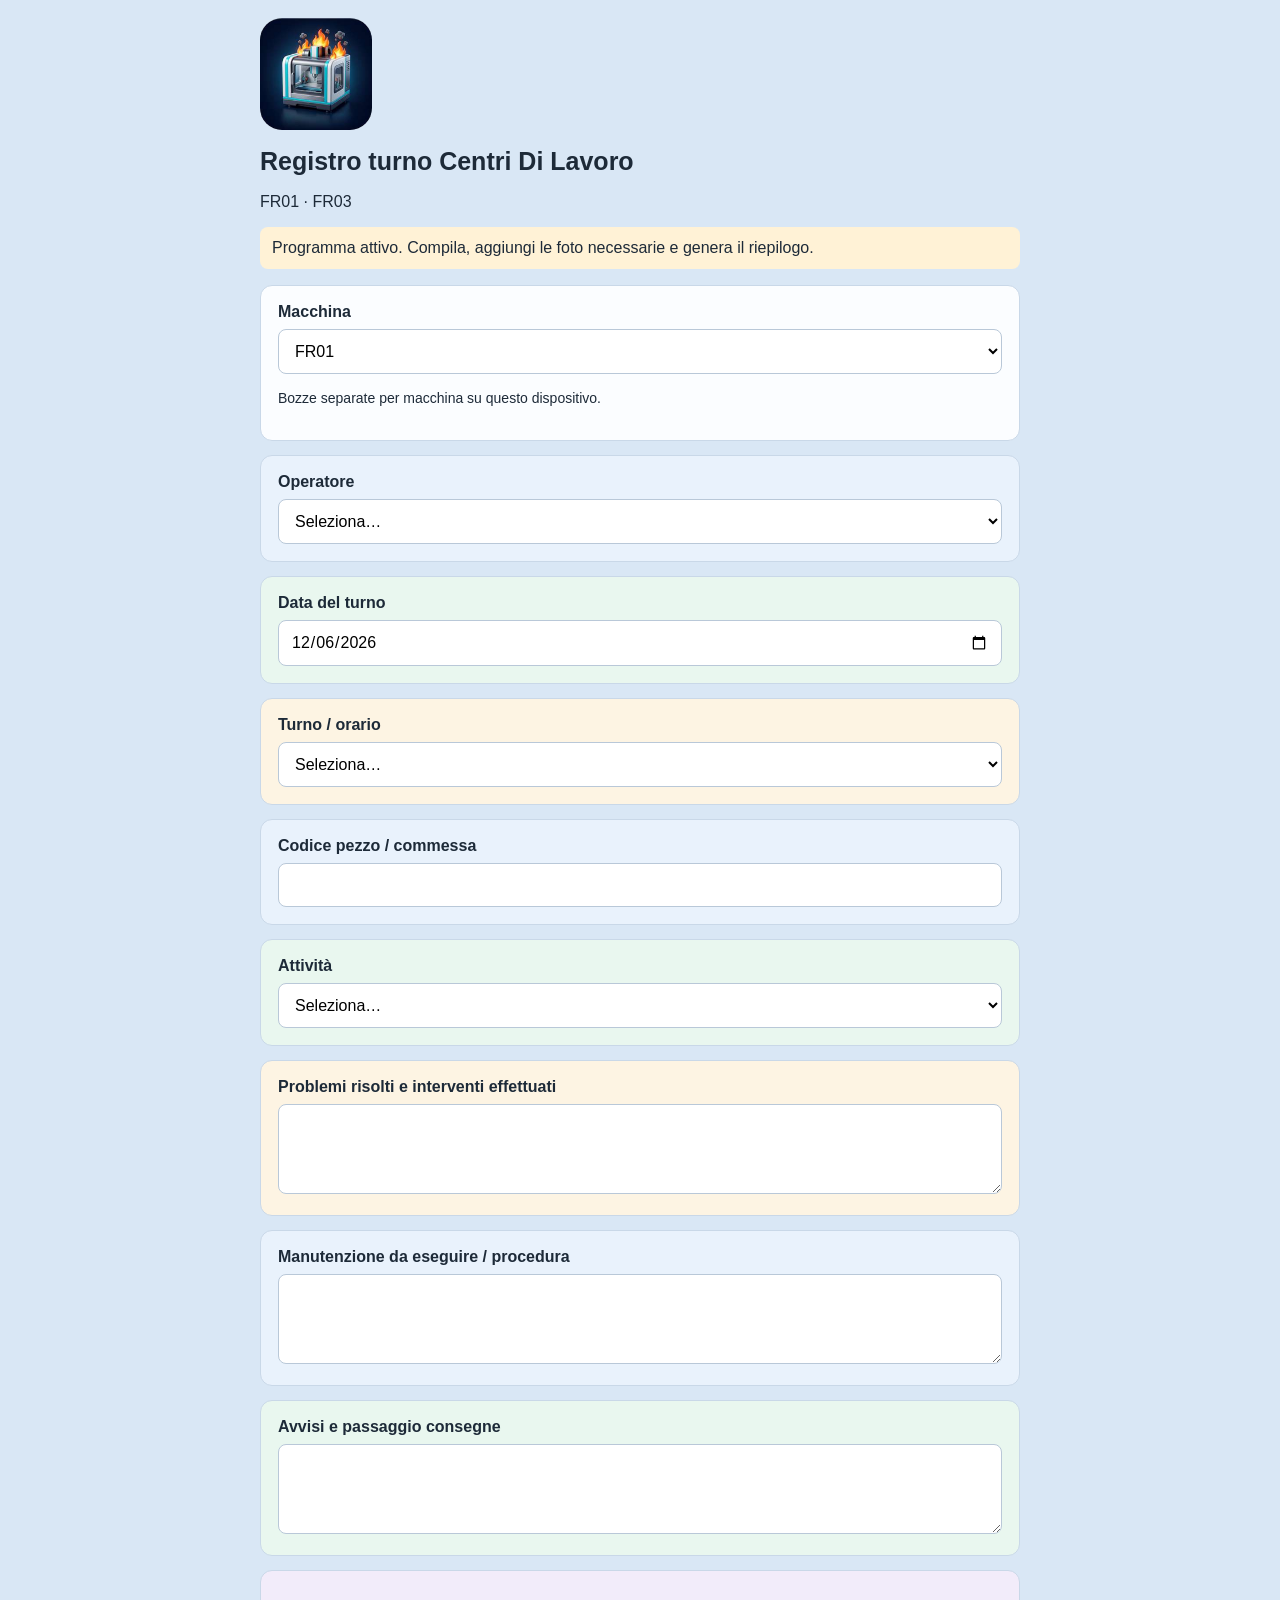
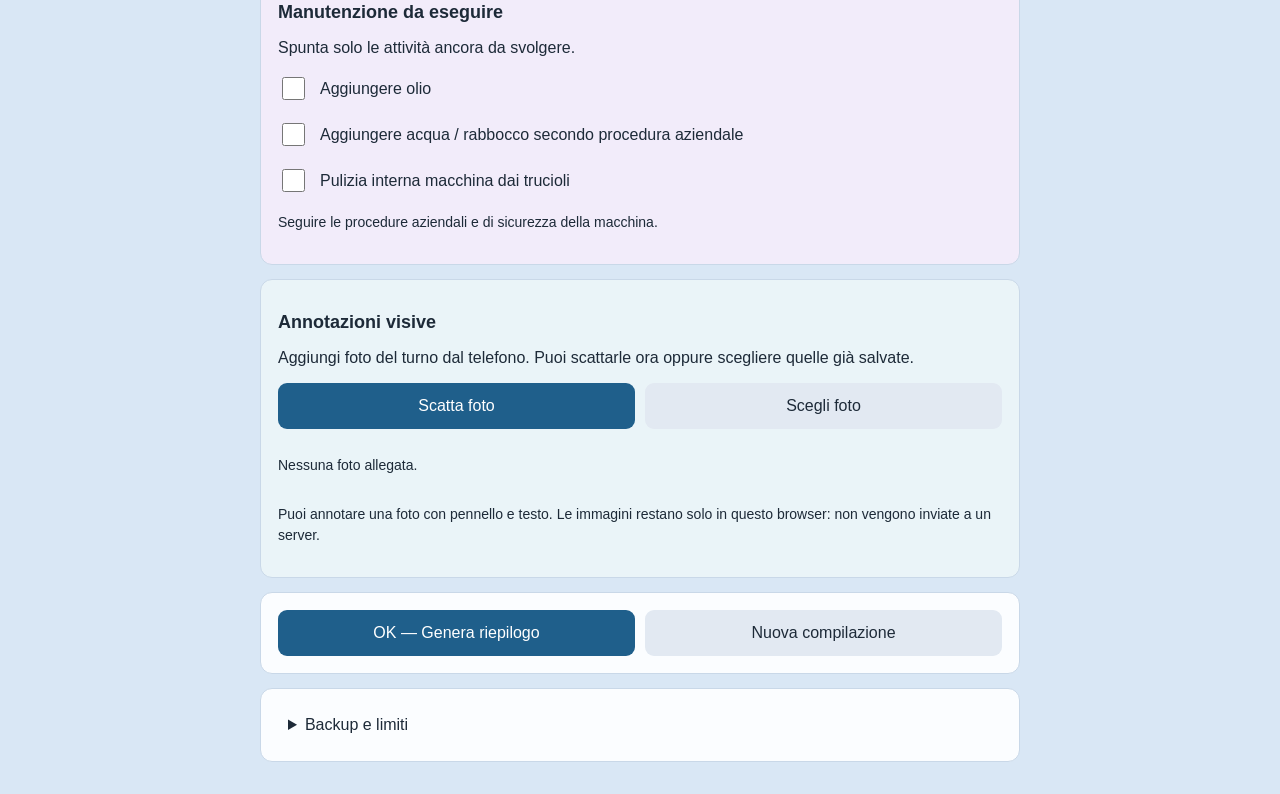
==== index.html @ 9a077fad "Ripristino versione precedente e aggiunta Annotazioni visive" ====
<!DOCTYPE html>
<html lang="it"><head><meta charset="UTF-8"><meta name="viewport" content="width=device-width,initial-scale=1"><meta name="theme-color" content="#1f5f8b"><title>Registro turno Centri Di Lavoro</title><link rel="icon" type="image/svg+xml" href="icons/icon-cnc.svg"><link rel="apple-touch-icon" sizes="180x180" href="icons/apple-touch-icon-cnc.png"><link rel="manifest" href="manifest.webmanifest"><style>
*{box-sizing:border-box}body{margin:0;padding:18px;background:#d9e7f5;color:#1d2a38;font:16px Arial,sans-serif}main{max-width:760px;margin:auto}h1{font-size:25px}h2{font-size:18px}.card{background:#fbfdff;border:1px solid #c9d8e8;border-radius:12px;padding:17px;margin:14px 0}#fields .card:nth-child(3n+1){background:#e9f2fc}#fields .card:nth-child(3n+2){background:#e9f7ef}#fields .card:nth-child(3n){background:#fdf4e3}section.card:nth-of-type(2){background:#f2ecfa}section.card:nth-of-type(3){background:#eaf4f8}label{display:block;font-weight:600;margin-bottom:8px}input,select,textarea{width:100%;padding:12px;border:1px solid #b9c8d8;border-radius:8px;font:inherit;background:white}textarea{min-height:90px;resize:vertical}button{border:0;border-radius:9px;padding:13px;font:inherit;background:#e2e9f2;color:#1d2a38;cursor:pointer;min-height:46px}.primary{background:#1f5f8b;color:white}.buttons{display:flex;gap:10px;flex-wrap:wrap}.buttons button{flex:1 1 160px}.check{display:flex;align-items:center;gap:12px;margin:17px 0;font-weight:normal}.check input{width:23px;height:23px;flex:none}.muted,#status{font-size:14px;line-height:1.5}.notice{padding:12px;background:#fff2d6;border-radius:8px}.value{white-space:pre-wrap;overflow-wrap:anywhere;line-height:1.5}.item{padding:12px 0;border-bottom:1px solid #dde5ee}summary{cursor:pointer;padding:10px}[hidden]{display:none!important}.photo-grid{display:grid;grid-template-columns:repeat(auto-fill,minmax(140px,1fr));gap:12px;margin-top:12px}.photo img{width:100%;display:block;border-radius:8px;border:1px solid #c9d8e8}.photo-actions{display:flex;gap:6px;margin-top:6px}.photo-actions button{flex:1;padding:8px;min-height:38px;font-size:14px}#photo-editor{position:fixed;inset:0;z-index:50;background:rgba(15,28,40,.94);display:flex;flex-direction:column;gap:8px;padding:10px;overflow:auto}#photo-canvas{width:100%;max-height:58vh;background:white;border-radius:8px;touch-action:none}#photo-tools{display:flex;gap:8px;flex-wrap:wrap;align-items:center;background:#fbfdff;border-radius:8px;padding:8px}#photo-tools label{margin:0;font-size:14px}#photo-tools input[type=color]{width:46px;height:42px;padding:2px}#photo-tools input[type=range]{width:90px}#photo-text{flex:1 1 150px;min-width:0}@media print{body{background:white;padding:0}header,#editor,#toolbar,#status,details,#intro,noscript,#photo-editor{display:none!important}#preview{display:block!important}.card{border:0;padding:0}.item{break-inside:avoid}.photo img{max-width:100%}}
</style></head><body><main><header><img id="registro-logo" src="icons/icon-cnc-192.png" alt="Logo Registro turno: centro CNC con fiamme" width="112" height="112" style="display:block;object-fit:contain;border-radius:22px;margin-bottom:12px"><h1>Registro turno Centri Di Lavoro</h1><p>FR01 · FR03</p></header><noscript><p class="notice">JavaScript non attivo. Non compilare in questa anteprima: apri il sito pubblicato nel browser.</p></noscript><p id="intro" class="notice">Caricamento… Se questa scritta non cambia, il visualizzatore non esegue il programma. Apri il sito pubblicato nel browser.</p><p id="status" role="status" aria-live="polite"></p><div id="editor"><section class="card"><label for="macchina">Macchina</label><select id="macchina"><option>FR01</option><option>FR03</option></select><p class="muted">Bozze separate per macchina su questo dispositivo.</p></section><div id="fields"></div><section class="card"><h2>Manutenzione da eseguire</h2><p>Spunta solo le attività ancora da svolgere.</p><div id="checks"></div><p class="muted">Seguire le procedure aziendali e di sicurezza della macchina.</p></section><section class="card"><h2>Annotazioni visive</h2><p>Aggiungi foto del turno dal telefono. Puoi scattarle ora oppure scegliere quelle già salvate.</p><div class="buttons"><button id="camera" class="primary">Scatta foto</button><button id="gallery">Scegli foto</button></div><input id="camera-input" type="file" accept="image/*" capture="environment" hidden><input id="gallery-input" type="file" accept="image/*" multiple hidden><div id="photos" class="photo-grid"></div><p class="muted">Puoi annotare una foto con pennello e testo. Le immagini restano solo in questo browser: non vengono inviate a un server.</p></section><section class="card buttons"><button id="generate" class="primary">OK — Genera riepilogo</button><button id="reset">Nuova compilazione</button></section></div><div id="preview" hidden><article id="report" class="card"></article><section id="toolbar" class="card"><h2>Salva e condividi il riepilogo</h2><div class="buttons"><button id="whatsapp" class="primary">WhatsApp — testo</button><button id="copy">Copia testo</button><button id="share">Condividi documento</button><button id="html">Salva documento HTML</button><button id="txt">Salva documento TXT</button><button id="print">Stampa / PDF</button><button id="edit">Torna alla compilazione</button></div><p class="muted">Conferma tu il destinatario e l’invio su WhatsApp. Stampa / PDF apre la stampa del browser, non scarica automaticamente un PDF. Su Safari puoi anche usare Condividi → Opzioni → PDF, se disponibile, e controlla l’anteprima.</p><textarea id="manual" aria-label="Testo da copiare" readonly hidden></textarea></section></div><div id="photo-editor" hidden><h2 style="color:white;margin:0">Annota foto</h2><canvas id="photo-canvas"></canvas><div id="photo-tools"><label>Colore<input id="brush-color" type="color" value="#e11d48"></label><label>Spessore<input id="brush-size" type="range" min="2" max="24" value="6"></label><input id="photo-text" type="text" placeholder="Testo da aggiungere"><button id="add-text">Aggiungi testo</button><button id="undo">Annulla</button><button id="save-photo" class="primary">Salva</button><button id="close-editor">Chiudi</button></div><p class="muted" style="color:#dbe7f2;margin:0">Disegna con il dito per cerchiare o evidenziare. Scrivi il testo e premi “Aggiungi testo”.</p></div><details class="card"><summary>Backup e limiti</summary><p>Le bozze e le foto sono locali: nessuna sincronizzazione, autenticazione o archivio centrale. Cancellando i dati del browser puoi perderle. Salva le copie importanti. Non è garantita l’apertura offline.</p><div class="buttons"><button id="backup">Esporta backup bozze</button><button id="restore">Importa backup bozze</button></div><input id="restorefile" type="file" accept="application/json,.json" hidden><p>Il codice non invia le compilazioni o le foto a un server. La condivisione scelta dall’utente passa dati alle altre applicazioni. Non caricare copie compilate o backup nel repository pubblico. Verifica l’invio nella chat: il ritorno dal menu di condivisione non dimostra la consegna.</p><p>Versione 5.4 — nessuna libreria esterna.</p></details></main><script>
'use strict';
const $=id=>document.getElementById(id),TITLE='Registro turno Centri Di Lavoro',KEY='registro-cdl-v5';
const fields=[['operatore','Operatore','select',['Martino','Daniel','Manuel','Mounir']],['data','Data del turno','date'],['turno','Turno / orario','select',['06:00–14:00','14:00–22:00']],['codice','Codice pezzo / commessa','text'],['attivita','Attività','select',['Attrezzaggio','Primo pezzo','Produzione','Guasto macchina']],['risolti','Problemi risolti e interventi effettuati','textarea'],['procedura','Manutenzione da eseguire / procedura','textarea'],['avvisi','Avvisi e passaggio consegne','textarea']];
const checks={olio:'Aggiungere olio',acqua:'Aggiungere acqua / rabbocco secondo procedura aziendale',trucioli:'Pulizia interna macchina dai trucioli'};
fields.forEach(([k,label,type,options])=>{const box=document.createElement('section');box.className='card';const l=document.createElement('label');l.htmlFor=k;l.textContent=label;const c=document.createElement(type==='select'?'select':type==='textarea'?'textarea':'input');c.id=k;if(type==='select'){const blank=document.createElement('option');blank.value='';blank.textContent='Seleziona…';c.append(blank);options.forEach(v=>{const o=document.createElement('option');o.value=v;o.textContent=v;c.append(o);});}else if(type!=='textarea')c.type=type;box.append(l,c);$('fields').append(box);});
Object.entries(checks).forEach(([k,label])=>{const l=document.createElement('label');l.className='check';const c=document.createElement('input');c.type='checkbox';c.id=k;l.append(c,document.createTextNode(label));$('checks').append(l);});
const keys=fields.map(f=>f[0]);let active='FR01',data={FR01:{},FR03:{}},current=null;
function status(t){$('status').textContent=t;}
function today(){const d=new Date();return d.getFullYear()+'-'+String(d.getMonth()+1).padStart(2,'0')+'-'+String(d.getDate()).padStart(2,'0');}
function valid(s){return s&&s.version===5&&s.data&&['FR01','FR03'].every(m=>{const d=s.data[m];if(!d||typeof d!=='object'||Array.isArray(d))return false;const ok=keys.every(k=>d[k]===undefined||typeof d[k]==='string')&&Object.keys(checks).every(k=>d[k]===undefined||typeof d[k]==='boolean');const p=d.photos;return ok&&(p===undefined||(Array.isArray(p)&&p.every(x=>typeof x==='string')));});}
try{const s=JSON.parse(localStorage.getItem(KEY)||'null');if(valid(s)){data=s.data;active=['FR01','FR03'].includes(s.active)?s.active:'FR01';}}catch(e){}
function store(){try{localStorage.setItem(KEY,JSON.stringify({version:5,active,data}));status('Bozza e foto salvate in questo browser. Non è una copia condivisa.');}catch(e){status('Salvataggio locale non disponibile o memoria piena: salva/esporta le foto importanti prima di uscire.');}}
function getPhotos(){if(!Array.isArray(data[active].photos))data[active].photos=[];return data[active].photos;}
function capture(){keys.forEach(k=>data[active][k]=$(k).value);Object.keys(checks).forEach(k=>data[active][k]=$(k).checked);store();}
function load(){keys.forEach(k=>$(k).value=data[active][k]||'');Object.keys(checks).forEach(k=>$(k).checked=!!data[active][k]);if(!$('data').value)$('data').value=today();renderPhotos();}
$('macchina').value=active;load();$('intro').textContent=location.protocol==='file:'?'Programma avviato da file locale. Per uso abituale apri il sito pubblicato: salvataggio e condivisione possono essere limitati.':'Programma attivo. Compila, aggiungi le foto necessarie e genera il riepilogo.';
$('macchina').onchange=()=>{capture();active=$('macchina').value;load();capture();};[...keys,...Object.keys(checks)].forEach(k=>$(k).addEventListener('input',capture));
function renderPhotos(){const box=$('photos');box.replaceChildren();const list=getPhotos();if(!list.length){const p=document.createElement('p');p.className='muted';p.textContent='Nessuna foto allegata.';box.append(p);return;}list.forEach((src,i)=>{const card=document.createElement('div');card.className='photo';const img=document.createElement('img');img.src=src;img.alt='Foto turno '+(i+1);const actions=document.createElement('div');actions.className='photo-actions';const annotate=document.createElement('button');annotate.textContent='Annota';annotate.onclick=()=>openEditor(i);const remove=document.createElement('button');remove.textContent='Elimina';remove.onclick=()=>{if(confirm('Eliminare questa foto?')){getPhotos().splice(i,1);renderPhotos();capture();}};actions.append(annotate,remove);card.append(img,actions);box.append(card);});}
function addPhoto(file){if(!file||!file.type.startsWith('image/'))return;const reader=new FileReader();reader.onload=()=>{const image=new Image();image.onload=()=>{const max=1400,scale=Math.min(1,max/Math.max(image.width,image.height)),w=Math.round(image.width*scale),h=Math.round(image.height*scale),canvas=document.createElement('canvas');canvas.width=w;canvas.height=h;canvas.getContext('2d').drawImage(image,0,0,w,h);getPhotos().push(canvas.toDataURL('image/jpeg',.75));renderPhotos();capture();status('Foto aggiunta alle annotazioni visive.');};image.src=reader.result;};reader.readAsDataURL(file);}
$('camera').onclick=()=>$('camera-input').click();$('gallery').onclick=()=>$('gallery-input').click();
$('camera-input').onchange=e=>{addPhoto(e.target.files[0]);e.target.value='';};
$('gallery-input').onchange=e=>{[...e.target.files].forEach(addPhoto);e.target.value='';};
let editIndex=-1,photoHistory=[];
function openEditor(i){editIndex=i;const image=new Image();image.onload=()=>{const canvas=$('photo-canvas'),maxW=Math.min(window.innerWidth-20,1200),maxH=window.innerHeight*.55,scale=Math.min(1,maxW/image.width,maxH/image.height);canvas.width=Math.round(image.width*scale);canvas.height=Math.round(image.height*scale);canvas.getContext('2d').drawImage(image,0,0,canvas.width,canvas.height);photoHistory=[];$('photo-editor').hidden=false;$('photo-text').value='';};image.src=getPhotos()[i];}
function canvasPoint(event){const canvas=$('photo-canvas'),rect=canvas.getBoundingClientRect();return{x:(event.clientX-rect.left)*canvas.width/rect.width,y:(event.clientY-rect.top)*canvas.height/rect.height};}
let drawing=false,last=null;
$('photo-canvas').addEventListener('pointerdown',event=>{const canvas=$('photo-canvas');photoHistory.push(canvas.toDataURL('image/jpeg',.85));drawing=true;last=canvasPoint(event);});
$('photo-canvas').addEventListener('pointermove',event=>{if(!drawing)return;const canvas=$('photo-canvas'),ctx=canvas.getContext('2d'),point=canvasPoint(event);ctx.strokeStyle=$('brush-color').value;ctx.lineWidth=Number($('brush-size').value);ctx.lineCap='round';ctx.lineJoin='round';ctx.beginPath();ctx.moveTo(last.x,last.y);ctx.lineTo(point.x,point.y);ctx.stroke();last=point;});
window.addEventListener('pointerup',()=>drawing=false);
$('add-text').onclick=()=>{const text=$('photo-text').value.trim();if(!text)return;const canvas=$('photo-canvas'),ctx=canvas.getContext('2d');photoHistory.push(canvas.toDataURL('image/jpeg',.85));ctx.fillStyle=$('brush-color').value;ctx.font='bold '+Math.max(18,Number($('brush-size').value)*4)+'px Arial';ctx.textAlign='center';ctx.fillText(text,canvas.width/2,canvas.height/2);$('photo-text').value='';};
$('undo').onclick=()=>{const previous=photoHistory.pop();if(!previous)return status('Niente da annullare.');const image=new Image();image.onload=()=>{const canvas=$('photo-canvas'),ctx=canvas.getContext('2d');ctx.clearRect(0,0,canvas.width,canvas.height);ctx.drawImage(image,0,0,canvas.width,canvas.height);};image.src=previous;};
$('save-photo').onclick=()=>{if(editIndex<0)return;getPhotos()[editIndex]=$('photo-canvas').toDataURL('image/jpeg',.85);closeEditor();renderPhotos();capture();status('Annotazione salvata.');};
$('close-editor').onclick=closeEditor;
function closeEditor(){$('photo-editor').hidden=true;editIndex=-1;photoHistory=[];}
function section(label,value){const box=document.createElement('section');box.className='item';const h=document.createElement('h2');h.textContent=label;const p=document.createElement('p');p.className='value';p.textContent=value||'Non indicato';box.append(h,p);$('report').append(box);}
$('generate').onclick=()=>{capture();if(!['Martino','Daniel','Manuel','Mounir'].includes(data[active].operatore)){status('Seleziona l’operatore.');$('operatore').focus();return;}const d=JSON.parse(JSON.stringify(data[active])),stamp=new Date().toLocaleString('it-IT');$('report').replaceChildren();const h=document.createElement('h1');h.textContent=TITLE;$('report').append(h);section('Macchina',active);section('Copia generata il',stamp);fields.forEach(([k,l])=>section(l,d[k]));const tasks=Object.keys(checks).filter(k=>d[k]).map(k=>checks[k]);const taskText=tasks.length?tasks.map(t=>'• '+t).join('\n'):'Nessuna attività selezionata';section('Manutenzione ancora da eseguire',taskText);const photos=Array.isArray(d.photos)?d.photos:[];if(photos.length){const box=document.createElement('section');box.className='item';const h2=document.createElement('h2');h2.textContent='Annotazioni visive';box.append(h2);photos.forEach((src,i)=>{const img=document.createElement('img');img.src=src;img.alt='Foto allegata '+(i+1);box.append(img);});$('report').append(box);}const text=[TITLE,'Macchina: '+active,'Copia generata il: '+stamp,...fields.map(([k,l])=>l+': '+(d[k]||'Non indicato')),'Manutenzione ancora da eseguire:\n'+taskText,'Annotazioni visive: '+photos.length+' foto allegate'].join('\n\n');const html='<!DOCTYPE html><html lang="it"><head><meta charset="UTF-8"><meta name="viewport" content="width=device-width,initial-scale=1"><title>'+TITLE+' — '+active+'</title><style>'+document.querySelector('style').textContent+'</style></head><body><main>'+$('report').outerHTML+'</main></body></html>';current={text,html,name:'Registro-turno-'+active+'-'+new Date().toISOString().replace(/[:.]/g,'-')};$('editor').hidden=true;$('preview').hidden=false;status('Riepilogo generato: controlla i dati e le foto prima di inviare.');window.scrollTo(0,0);};
$('edit').onclick=()=>{$('preview').hidden=true;$('editor').hidden=false;current=null;$('manual').hidden=true;status('Modifica il modulo e genera un nuovo riepilogo.');};
function download(content,type,name){const url=URL.createObjectURL(new Blob([content],{type})),a=document.createElement('a');a.href=url;a.download=name;a.click();a.remove();setTimeout(()=>URL.revokeObjectURL(url),60000);}
$('html').onclick=()=>{if(current)download(current.html,'text/html;charset=utf-8',current.name+'.html');};$('txt').onclick=()=>{if(current)download(current.text,'text/plain;charset=utf-8',current.name+'.txt');};
$('whatsapp').onclick=()=>{if(current){window.open('https://wa.me/?text='+encodeURIComponent(current.text),'_blank','noopener');status('Scegli la chat e conferma l’invio. Se WhatsApp non si apre, usa Copia testo.');}};
$('copy').onclick=async()=>{if(!current)return;try{await navigator.clipboard.writeText(current.text);status('Testo copiato: incollalo in WhatsApp.');}catch(e){$('manual').hidden=false;$('manual').value=current.text;$('manual').focus();$('manual').select();status('Tieni premuto sul testo e scegli Copia.');}};
$('share').onclick=async()=>{if(!current)return;try{const f=new File([current.html],current.name+'.html',{type:'text/html'});if(navigator.share&&navigator.canShare&&navigator.canShare({files:[f]})){await navigator.share({title:TITLE,files:[f]});status('Condivisione terminata: verifica il documento nella chat scelta.');}else status('Condivisione documento non disponibile: salva il documento HTML e allegalo da WhatsApp oppure invia il testo.');}catch(e){status(e.name==='AbortError'?'Condivisione annullata: nessun dato cancellato.':'Condivisione non riuscita: usa il testo o salva il documento.');}};
$('print').onclick=()=>{if(current)window.print();};$('reset').onclick=()=>{if(confirm('Svuotare solo '+active+', incluse le foto? Prima salva una copia se ti serve.')){data[active]={};load();capture();}};
$('backup').onclick=()=>{if(!$('editor').hidden)capture();download(JSON.stringify({version:5,active,data},null,2),'application/json','Backup-registro-'+today()+'.json');};$('restore').onclick=()=>$('restorefile').click();
$('restorefile').onchange=async e=>{const f=e.target.files[0];if(!f)return;try{if(f.size>25000000)throw Error();const s=JSON.parse(await f.text());if(!valid(s))throw Error();if(confirm('Sostituire entrambe le bozze locali, incluse le foto, con il backup?')){data=s.data;active=['FR01','FR03'].includes(s.active)?s.active:'FR01';$('macchina').value=active;load();store();current=null;$('preview').hidden=true;$('editor').hidden=false;status('Backup importato.');}}catch(e){status('Backup non valido o troppo grande: nessuna modifica effettuata.');}finally{$('restorefile').value='';}};window.addEventListener('pagehide',()=>{if(!$('editor').hidden)capture();});
</script></body></html>
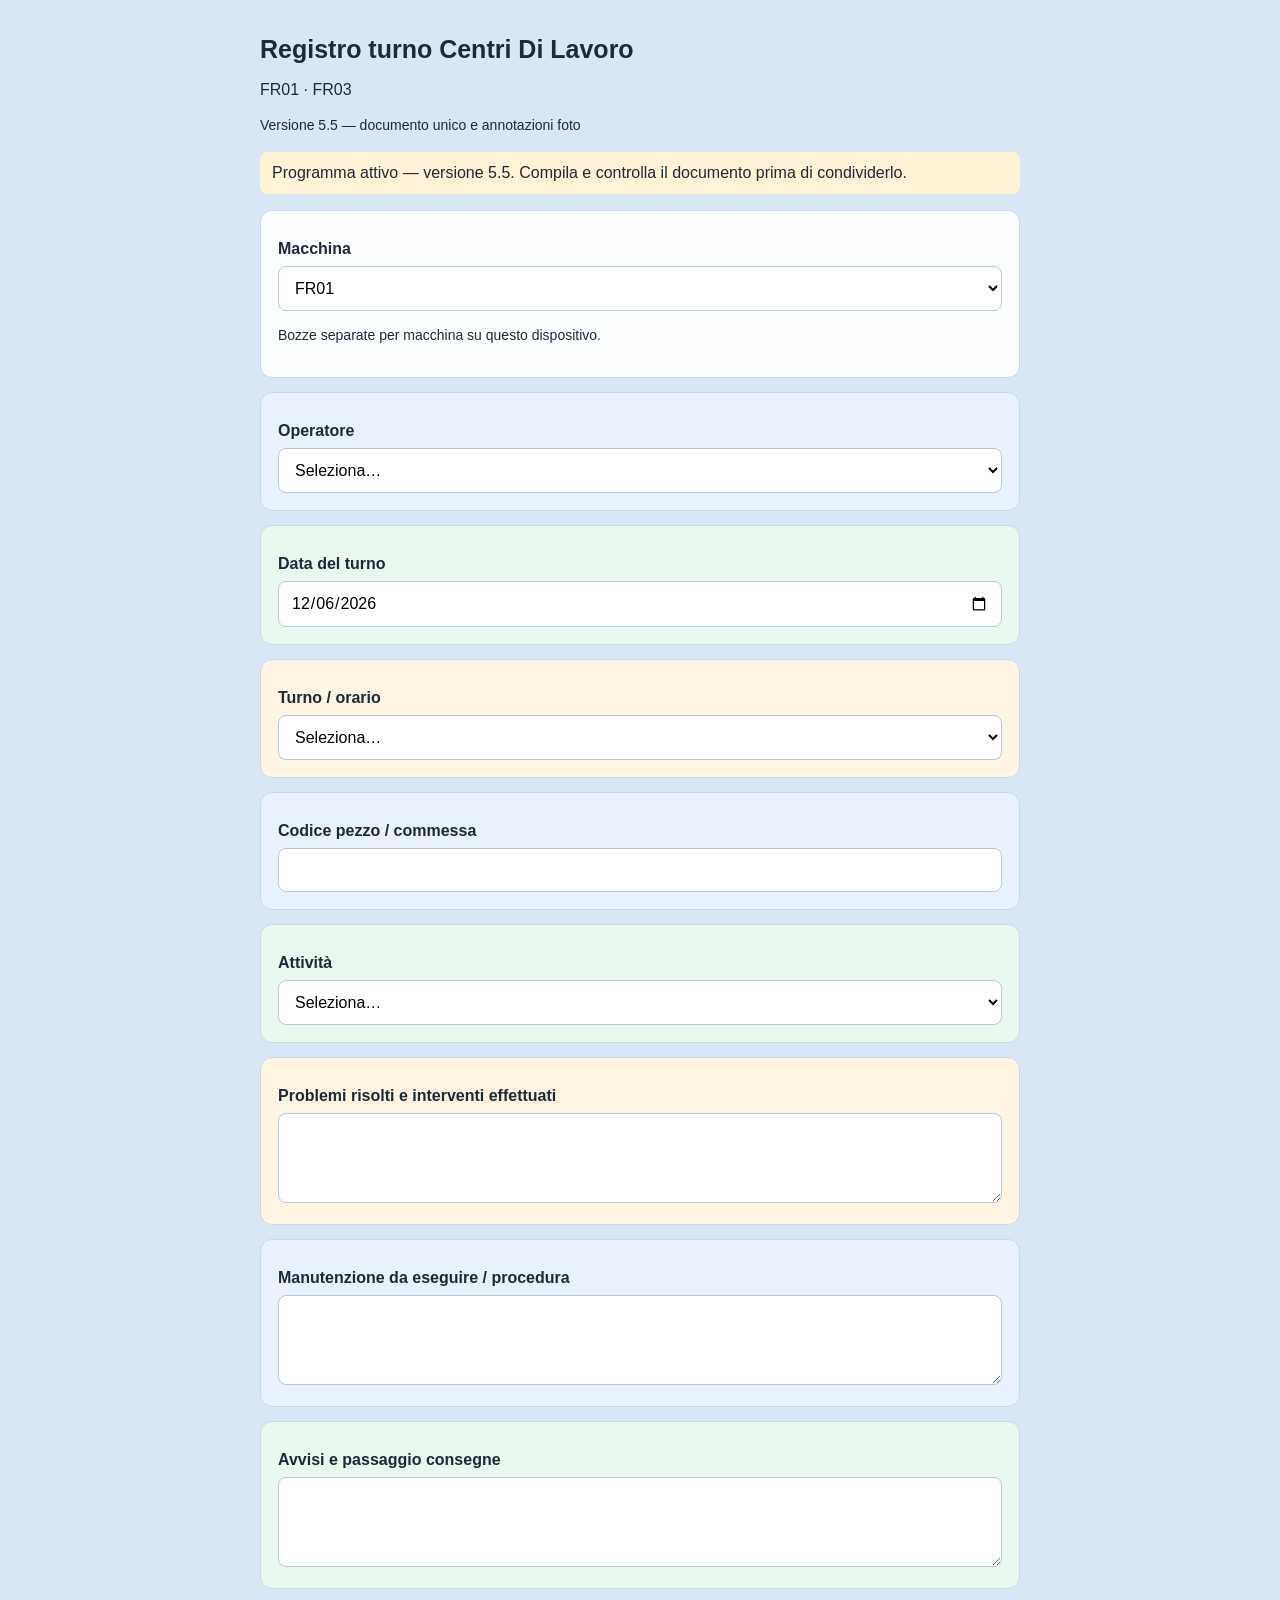
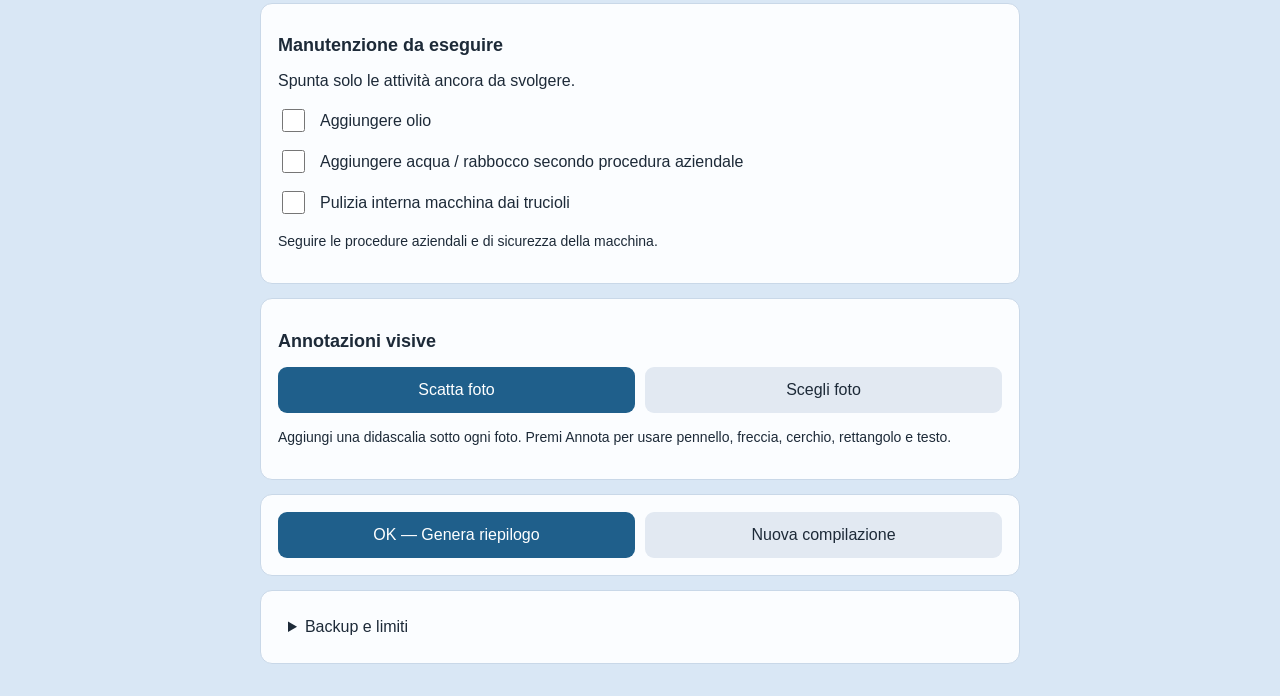
==== commit c44594e5: "feat: documento unico WhatsApp, didascalie e strumenti foto v5.5" ====
--- a/index.html
+++ b/index.html
@@ -1,50 +1,65 @@
-<!DOCTYPE html>
-<html lang="it"><head><meta charset="UTF-8"><meta name="viewport" content="width=device-width,initial-scale=1"><meta name="theme-color" content="#1f5f8b"><title>Registro turno Centri Di Lavoro</title><link rel="icon" type="image/svg+xml" href="icons/icon-cnc.svg"><link rel="apple-touch-icon" sizes="180x180" href="icons/apple-touch-icon-cnc.png"><link rel="manifest" href="manifest.webmanifest"><style>
-*{box-sizing:border-box}body{margin:0;padding:18px;background:#d9e7f5;color:#1d2a38;font:16px Arial,sans-serif}main{max-width:760px;margin:auto}h1{font-size:25px}h2{font-size:18px}.card{background:#fbfdff;border:1px solid #c9d8e8;border-radius:12px;padding:17px;margin:14px 0}#fields .card:nth-child(3n+1){background:#e9f2fc}#fields .card:nth-child(3n+2){background:#e9f7ef}#fields .card:nth-child(3n){background:#fdf4e3}section.card:nth-of-type(2){background:#f2ecfa}section.card:nth-of-type(3){background:#eaf4f8}label{display:block;font-weight:600;margin-bottom:8px}input,select,textarea{width:100%;padding:12px;border:1px solid #b9c8d8;border-radius:8px;font:inherit;background:white}textarea{min-height:90px;resize:vertical}button{border:0;border-radius:9px;padding:13px;font:inherit;background:#e2e9f2;color:#1d2a38;cursor:pointer;min-height:46px}.primary{background:#1f5f8b;color:white}.buttons{display:flex;gap:10px;flex-wrap:wrap}.buttons button{flex:1 1 160px}.check{display:flex;align-items:center;gap:12px;margin:17px 0;font-weight:normal}.check input{width:23px;height:23px;flex:none}.muted,#status{font-size:14px;line-height:1.5}.notice{padding:12px;background:#fff2d6;border-radius:8px}.value{white-space:pre-wrap;overflow-wrap:anywhere;line-height:1.5}.item{padding:12px 0;border-bottom:1px solid #dde5ee}summary{cursor:pointer;padding:10px}[hidden]{display:none!important}.photo-grid{display:grid;grid-template-columns:repeat(auto-fill,minmax(140px,1fr));gap:12px;margin-top:12px}.photo img{width:100%;display:block;border-radius:8px;border:1px solid #c9d8e8}.photo-actions{display:flex;gap:6px;margin-top:6px}.photo-actions button{flex:1;padding:8px;min-height:38px;font-size:14px}#photo-editor{position:fixed;inset:0;z-index:50;background:rgba(15,28,40,.94);display:flex;flex-direction:column;gap:8px;padding:10px;overflow:auto}#photo-canvas{width:100%;max-height:58vh;background:white;border-radius:8px;touch-action:none}#photo-tools{display:flex;gap:8px;flex-wrap:wrap;align-items:center;background:#fbfdff;border-radius:8px;padding:8px}#photo-tools label{margin:0;font-size:14px}#photo-tools input[type=color]{width:46px;height:42px;padding:2px}#photo-tools input[type=range]{width:90px}#photo-text{flex:1 1 150px;min-width:0}@media print{body{background:white;padding:0}header,#editor,#toolbar,#status,details,#intro,noscript,#photo-editor{display:none!important}#preview{display:block!important}.card{border:0;padding:0}.item{break-inside:avoid}.photo img{max-width:100%}}
-</style></head><body><main><header><img id="registro-logo" src="icons/icon-cnc-192.png" alt="Logo Registro turno: centro CNC con fiamme" width="112" height="112" style="display:block;object-fit:contain;border-radius:22px;margin-bottom:12px"><h1>Registro turno Centri Di Lavoro</h1><p>FR01 · FR03</p></header><noscript><p class="notice">JavaScript non attivo. Non compilare in questa anteprima: apri il sito pubblicato nel browser.</p></noscript><p id="intro" class="notice">Caricamento… Se questa scritta non cambia, il visualizzatore non esegue il programma. Apri il sito pubblicato nel browser.</p><p id="status" role="status" aria-live="polite"></p><div id="editor"><section class="card"><label for="macchina">Macchina</label><select id="macchina"><option>FR01</option><option>FR03</option></select><p class="muted">Bozze separate per macchina su questo dispositivo.</p></section><div id="fields"></div><section class="card"><h2>Manutenzione da eseguire</h2><p>Spunta solo le attività ancora da svolgere.</p><div id="checks"></div><p class="muted">Seguire le procedure aziendali e di sicurezza della macchina.</p></section><section class="card"><h2>Annotazioni visive</h2><p>Aggiungi foto del turno dal telefono. Puoi scattarle ora oppure scegliere quelle già salvate.</p><div class="buttons"><button id="camera" class="primary">Scatta foto</button><button id="gallery">Scegli foto</button></div><input id="camera-input" type="file" accept="image/*" capture="environment" hidden><input id="gallery-input" type="file" accept="image/*" multiple hidden><div id="photos" class="photo-grid"></div><p class="muted">Puoi annotare una foto con pennello e testo. Le immagini restano solo in questo browser: non vengono inviate a un server.</p></section><section class="card buttons"><button id="generate" class="primary">OK — Genera riepilogo</button><button id="reset">Nuova compilazione</button></section></div><div id="preview" hidden><article id="report" class="card"></article><section id="toolbar" class="card"><h2>Salva e condividi il riepilogo</h2><div class="buttons"><button id="whatsapp" class="primary">WhatsApp — testo</button><button id="copy">Copia testo</button><button id="share">Condividi documento</button><button id="html">Salva documento HTML</button><button id="txt">Salva documento TXT</button><button id="print">Stampa / PDF</button><button id="edit">Torna alla compilazione</button></div><p class="muted">Conferma tu il destinatario e l’invio su WhatsApp. Stampa / PDF apre la stampa del browser, non scarica automaticamente un PDF. Su Safari puoi anche usare Condividi → Opzioni → PDF, se disponibile, e controlla l’anteprima.</p><textarea id="manual" aria-label="Testo da copiare" readonly hidden></textarea></section></div><div id="photo-editor" hidden><h2 style="color:white;margin:0">Annota foto</h2><canvas id="photo-canvas"></canvas><div id="photo-tools"><label>Colore<input id="brush-color" type="color" value="#e11d48"></label><label>Spessore<input id="brush-size" type="range" min="2" max="24" value="6"></label><input id="photo-text" type="text" placeholder="Testo da aggiungere"><button id="add-text">Aggiungi testo</button><button id="undo">Annulla</button><button id="save-photo" class="primary">Salva</button><button id="close-editor">Chiudi</button></div><p class="muted" style="color:#dbe7f2;margin:0">Disegna con il dito per cerchiare o evidenziare. Scrivi il testo e premi “Aggiungi testo”.</p></div><details class="card"><summary>Backup e limiti</summary><p>Le bozze e le foto sono locali: nessuna sincronizzazione, autenticazione o archivio centrale. Cancellando i dati del browser puoi perderle. Salva le copie importanti. Non è garantita l’apertura offline.</p><div class="buttons"><button id="backup">Esporta backup bozze</button><button id="restore">Importa backup bozze</button></div><input id="restorefile" type="file" accept="application/json,.json" hidden><p>Il codice non invia le compilazioni o le foto a un server. La condivisione scelta dall’utente passa dati alle altre applicazioni. Non caricare copie compilate o backup nel repository pubblico. Verifica l’invio nella chat: il ritorno dal menu di condivisione non dimostra la consegna.</p><p>Versione 5.4 — nessuna libreria esterna.</p></details></main><script>
+<!doctype html>
+<html lang="it"><head><meta charset="utf-8"><meta name="viewport" content="width=device-width,initial-scale=1"><meta name="theme-color" content="#1f5f8b"><title>Registro turno Centri Di Lavoro</title>
+<style>
+*{box-sizing:border-box}body{margin:0;padding:18px;background:#d9e7f5;color:#1d2a38;font:16px Arial,sans-serif}main{max-width:760px;margin:auto}h1{font-size:25px}h2{font-size:18px}.card{background:#fbfdff;border:1px solid #c9d8e8;border-radius:12px;padding:17px;margin:14px 0}label{display:block;font-weight:600;margin:12px 0 8px}input,select,textarea{width:100%;padding:12px;border:1px solid #b9c8d8;border-radius:8px;font:inherit;background:white}textarea{min-height:90px}button{border:0;border-radius:9px;padding:13px;font:inherit;background:#e2e9f2;color:#1d2a38;cursor:pointer;min-height:46px}.primary{background:#1f5f8b;color:white}.buttons{display:flex;gap:10px;flex-wrap:wrap}.buttons button{flex:1 1 160px}.check{display:flex;align-items:center;gap:12px;font-weight:normal}.check input{width:23px;height:23px}.muted,#status{font-size:14px;line-height:1.5}.notice{padding:12px;background:#fff2d6;border-radius:8px}.item{padding:12px 0;border-bottom:1px solid #dde5ee}.value{white-space:pre-wrap;overflow-wrap:anywhere}summary{cursor:pointer;padding:10px}[hidden]{display:none!important}#fields .card:nth-child(3n+1){background:#e9f2fc}#fields .card:nth-child(3n+2){background:#e9f7ef}#fields .card:nth-child(3n){background:#fdf4e3}.photo-grid{display:grid;grid-template-columns:repeat(auto-fit,minmax(200px,1fr));gap:12px}.photo{min-width:0}.photo img{width:100%;height:auto;border-radius:8px}.photo .buttons{margin-top:8px}#report{min-width:0;overflow-wrap:anywhere}#report figure{margin:16px 0;max-width:100%;break-inside:avoid}#report img{display:block;max-width:100%;width:100%;height:auto;border-radius:8px}figcaption{white-space:pre-wrap;overflow-wrap:anywhere;margin-top:8px;line-height:1.5}#photo-editor{position:fixed;inset:0;z-index:10;background:#152331;color:white;padding:12px;overflow:auto}#canvas-wrap{text-align:center}canvas{display:block;max-width:100%;height:auto;max-height:none;margin:auto;touch-action:none;background:white}#tools{background:#fbfdff;color:#1d2a38;padding:10px;border-radius:8px;margin-top:10px}#tools .row{display:flex;gap:12px;flex-wrap:wrap}#tools .row label{flex:1;min-width:100px}input[type=color]{height:46px}#share{background:#15803d;color:white;display:flex;align-items:center;justify-content:center;gap:10px}#share svg{width:26px;height:26px;flex:none}button:disabled{opacity:.5}
+@media print{body{background:white;padding:0}header,#editor,#toolbar,#status,details,#intro,noscript,#photo-editor{display:none!important}#preview{display:block!important}.card{border:0;padding:0}#report figure{break-inside:avoid}#report img{max-height:240mm;object-fit:contain}}
+</style></head><body><main>
+<header><h1>Registro turno Centri Di Lavoro</h1><p>FR01 · FR03</p><p class="muted">Versione 5.5 — documento unico e annotazioni foto</p></header>
+<noscript>Attiva JavaScript e apri questo file nel browser.</noscript><p id="intro" class="notice">Caricamento… Apri l’app nel browser.</p><p id="status" role="status" aria-live="polite"></p>
+<div id="editor"><section class="card"><label for="macchina">Macchina</label><select id="macchina"><option>FR01</option><option>FR03</option></select><p class="muted">Bozze separate per macchina su questo dispositivo.</p></section><div id="fields"></div>
+<section class="card"><h2>Manutenzione da eseguire</h2><p>Spunta solo le attività ancora da svolgere.</p><div id="checks"></div><p class="muted">Seguire le procedure aziendali e di sicurezza della macchina.</p></section>
+<section class="card"><h2>Annotazioni visive</h2><div class="buttons"><button id="camera" class="primary">Scatta foto</button><button id="gallery">Scegli foto</button></div><input id="camera-input" type="file" accept="image/*" capture="environment" hidden><input id="gallery-input" type="file" accept="image/*" multiple hidden><p class="muted">Aggiungi una didascalia sotto ogni foto. Premi Annota per usare pennello, freccia, cerchio, rettangolo e testo.</p><div id="photos" class="photo-grid"></div></section>
+<section class="card buttons"><button id="generate" class="primary">OK — Genera riepilogo</button><button id="reset">Nuova compilazione</button></section></div>
+<div id="preview" hidden><article id="report" class="card"></article><section id="toolbar" class="card"><h2>Salva e condividi il riepilogo</h2><div class="buttons">
+<button id="share"><svg viewBox="0 0 32 32" aria-hidden="true" fill="currentColor"><path d="M16 .8A15.1 15.1 0 0 0 2.9 23.4L.8 31.2l8-2.1A15.2 15.2 0 1 0 16 .8zm0 27.8a12.5 12.5 0 0 1-6.4-1.8l-.5-.3-4.7 1.2 1.2-4.6-.3-.5A12.6 12.6 0 1 1 16 28.6zm6.9-9.4c-.4-.2-2.2-1.1-2.6-1.2-.3-.1-.6-.2-.8.2-.3.4-1 1.2-1.2 1.4-.2.2-.4.3-.8.1-.4-.2-1.6-.6-3-1.9-1.1-1-1.9-2.2-2.1-2.6-.2-.4 0-.6.2-.8l.6-.7.4-.6c.1-.2 0-.5 0-.7l-1.2-2.8c-.3-.7-.6-.6-.8-.6h-.7c-.3 0-.7.1-1 .5-.4.4-1.3 1.3-1.3 3.1s1.4 3.6 1.6 3.9c.2.3 2.8 4.3 6.8 6 .9.4 1.7.6 2.2.8.9.3 1.7.2 2.3.1.7-.1 2.2-.9 2.5-1.8.3-.9.3-1.7.2-1.8-.1-.2-.3-.3-.7-.5z"/></svg>Condividi WhatsApp</button>
+<button id="save">Salva documento</button><button id="print">Stampa / PDF</button><button id="edit">Torna alla compilazione</button></div><p class="muted">Viene condiviso solo il documento HTML completo, con foto e didascalie. Nel menu del telefono scegli WhatsApp e conferma il destinatario. Se il dispositivo non consente la condivisione di questo file, salva il documento e allegalo manualmente. Nessun invio automatico e nessuna conversione in testo.</p></section></div>
+<div id="photo-editor" hidden role="dialog" aria-modal="true" aria-label="Annota foto"><h2>Annota foto</h2><div id="canvas-wrap"><canvas id="canvas"></canvas></div><div id="tools"><div class="row"><label>Strumento<select id="tool"><option value="brush">Pennello</option><option value="arrow">Freccia</option><option value="circle">Cerchio</option><option value="rect">Rettangolo</option><option value="text">Testo — tocca la foto</option></select></label><label>Colore<input id="color" type="color" value="#e11d48"></label><label>Spessore<input id="size" type="range" min="2" max="24" value="6"></label></div><label for="image-text">Testo da inserire sull’immagine</label><input id="image-text" placeholder="Scrivi, scegli Testo e tocca la foto"><p class="muted">Trascina per disegnare. Per il testo, tocca il punto dove inserirlo. La didascalia si scrive sotto la foto nel modulo.</p><div class="buttons"><button id="undo">Annulla ultima modifica</button><button id="save-photo" class="primary">Salva annotazioni</button><button id="cancel-photo">Chiudi senza salvare</button></div></div></div>
+<details class="card"><summary>Backup e limiti</summary><p>Bozze e foto restano nel browser: nessuna sincronizzazione o archivio centrale. Cancellando i dati del browser puoi perderle. Esporta copie importanti. L’apertura offline non è garantita.</p><div class="buttons"><button id="backup">Esporta backup bozze</button><button id="restore">Importa backup bozze</button></div><input id="restorefile" type="file" accept="application/json,.json" hidden><p>Il backup JSON serve al ripristino, non alla condivisione del registro. Non pubblicare documenti compilati o backup nel repository pubblico.</p></details>
+</main><script>
 'use strict';
 const $=id=>document.getElementById(id),TITLE='Registro turno Centri Di Lavoro',KEY='registro-cdl-v5';
 const fields=[['operatore','Operatore','select',['Martino','Daniel','Manuel','Mounir']],['data','Data del turno','date'],['turno','Turno / orario','select',['06:00–14:00','14:00–22:00']],['codice','Codice pezzo / commessa','text'],['attivita','Attività','select',['Attrezzaggio','Primo pezzo','Produzione','Guasto macchina']],['risolti','Problemi risolti e interventi effettuati','textarea'],['procedura','Manutenzione da eseguire / procedura','textarea'],['avvisi','Avvisi e passaggio consegne','textarea']];
 const checks={olio:'Aggiungere olio',acqua:'Aggiungere acqua / rabbocco secondo procedura aziendale',trucioli:'Pulizia interna macchina dai trucioli'};
-fields.forEach(([k,label,type,options])=>{const box=document.createElement('section');box.className='card';const l=document.createElement('label');l.htmlFor=k;l.textContent=label;const c=document.createElement(type==='select'?'select':type==='textarea'?'textarea':'input');c.id=k;if(type==='select'){const blank=document.createElement('option');blank.value='';blank.textContent='Seleziona…';c.append(blank);options.forEach(v=>{const o=document.createElement('option');o.value=v;o.textContent=v;c.append(o);});}else if(type!=='textarea')c.type=type;box.append(l,c);$('fields').append(box);});
-Object.entries(checks).forEach(([k,label])=>{const l=document.createElement('label');l.className='check';const c=document.createElement('input');c.type='checkbox';c.id=k;l.append(c,document.createTextNode(label));$('checks').append(l);});
+fields.forEach(([k,title,type,opts])=>{const box=document.createElement('section');box.className='card';const label=document.createElement('label');label.htmlFor=k;label.textContent=title;const input=document.createElement(type==='select'?'select':type==='textarea'?'textarea':'input');input.id=k;if(type==='select'){['',...opts].forEach(v=>{const o=document.createElement('option');o.value=v;o.textContent=v||'Seleziona…';input.append(o);});}else if(type!=='textarea')input.type=type;box.append(label,input);$('fields').append(box);});
+Object.entries(checks).forEach(([k,title])=>{const l=document.createElement('label');l.className='check';const c=document.createElement('input');c.type='checkbox';c.id=k;l.append(c,document.createTextNode(title));$('checks').append(l);});
 const keys=fields.map(f=>f[0]);let active='FR01',data={FR01:{},FR03:{}},current=null;
-function status(t){$('status').textContent=t;}
+function status(s){$('status').textContent=s;}
 function today(){const d=new Date();return d.getFullYear()+'-'+String(d.getMonth()+1).padStart(2,'0')+'-'+String(d.getDate()).padStart(2,'0');}
-function valid(s){return s&&s.version===5&&s.data&&['FR01','FR03'].every(m=>{const d=s.data[m];if(!d||typeof d!=='object'||Array.isArray(d))return false;const ok=keys.every(k=>d[k]===undefined||typeof d[k]==='string')&&Object.keys(checks).every(k=>d[k]===undefined||typeof d[k]==='boolean');const p=d.photos;return ok&&(p===undefined||(Array.isArray(p)&&p.every(x=>typeof x==='string')));});}
+function imageOK(s){return typeof s==='string'&&/^data:image\/(jpeg|png|webp);base64,/.test(s);}
+function valid(s){return s&&s.version===5&&s.data&&['FR01','FR03'].every(m=>{const d=s.data[m];return d&&typeof d==='object'&&!Array.isArray(d)&&keys.every(k=>d[k]===undefined||typeof d[k]==='string')&&Object.keys(checks).every(k=>d[k]===undefined||typeof d[k]==='boolean')&&(d.photos===undefined||Array.isArray(d.photos)&&d.photos.every(p=>typeof p==='string'?imageOK(p):p&&imageOK(p.src)&&(p.caption===undefined||typeof p.caption==='string')));});}
 try{const s=JSON.parse(localStorage.getItem(KEY)||'null');if(valid(s)){data=s.data;active=['FR01','FR03'].includes(s.active)?s.active:'FR01';}}catch(e){}
-function store(){try{localStorage.setItem(KEY,JSON.stringify({version:5,active,data}));status('Bozza e foto salvate in questo browser. Non è una copia condivisa.');}catch(e){status('Salvataggio locale non disponibile o memoria piena: salva/esporta le foto importanti prima di uscire.');}}
-function getPhotos(){if(!Array.isArray(data[active].photos))data[active].photos=[];return data[active].photos;}
-function capture(){keys.forEach(k=>data[active][k]=$(k).value);Object.keys(checks).forEach(k=>data[active][k]=$(k).checked);store();}
+function photos(machine=active){const d=data[machine];if(!Array.isArray(d.photos))d.photos=[];d.photos=d.photos.map(p=>typeof p==='string'?{src:p,caption:''}:p);return d.photos;}
+function store(){try{localStorage.setItem(KEY,JSON.stringify({version:5,active,data}));status('Bozza e foto salvate in questo browser.');return true;}catch(e){status('ATTENZIONE: salvataggio non riuscito o memoria piena. Esporta un backup prima di uscire.');return false;}}
+function capture(){keys.forEach(k=>data[active][k]=$(k).value);Object.keys(checks).forEach(k=>data[active][k]=$(k).checked);return store();}
 function load(){keys.forEach(k=>$(k).value=data[active][k]||'');Object.keys(checks).forEach(k=>$(k).checked=!!data[active][k]);if(!$('data').value)$('data').value=today();renderPhotos();}
-$('macchina').value=active;load();$('intro').textContent=location.protocol==='file:'?'Programma avviato da file locale. Per uso abituale apri il sito pubblicato: salvataggio e condivisione possono essere limitati.':'Programma attivo. Compila, aggiungi le foto necessarie e genera il riepilogo.';
+function renderPhotos(){const root=$('photos');root.replaceChildren();photos().forEach((p,i)=>{const card=document.createElement('div');card.className='photo';const img=document.createElement('img');img.src=p.src;img.alt='Foto '+(i+1);const l=document.createElement('label');l.textContent='Didascalia foto '+(i+1);const t=document.createElement('textarea');t.value=p.caption||'';t.placeholder='Descrivi cosa mostra la foto…';t.oninput=()=>{p.caption=t.value;store();};l.append(t);const buttons=document.createElement('div');buttons.className='buttons';const a=document.createElement('button');a.textContent='Annota';a.onclick=()=>openPhoto(i);const r=document.createElement('button');r.textContent='Elimina';r.onclick=()=>{if(confirm('Eliminare foto e didascalia?')){photos().splice(i,1);renderPhotos();store();}};buttons.append(a,r);card.append(img,l,buttons);root.append(card);});}
+$('macchina').value=active;load();$('intro').textContent='Programma attivo — versione 5.5. Compila e controlla il documento prima di condividerlo.';
 $('macchina').onchange=()=>{capture();active=$('macchina').value;load();capture();};[...keys,...Object.keys(checks)].forEach(k=>$(k).addEventListener('input',capture));
-function renderPhotos(){const box=$('photos');box.replaceChildren();const list=getPhotos();if(!list.length){const p=document.createElement('p');p.className='muted';p.textContent='Nessuna foto allegata.';box.append(p);return;}list.forEach((src,i)=>{const card=document.createElement('div');card.className='photo';const img=document.createElement('img');img.src=src;img.alt='Foto turno '+(i+1);const actions=document.createElement('div');actions.className='photo-actions';const annotate=document.createElement('button');annotate.textContent='Annota';annotate.onclick=()=>openEditor(i);const remove=document.createElement('button');remove.textContent='Elimina';remove.onclick=()=>{if(confirm('Eliminare questa foto?')){getPhotos().splice(i,1);renderPhotos();capture();}};actions.append(annotate,remove);card.append(img,actions);box.append(card);});}
-function addPhoto(file){if(!file||!file.type.startsWith('image/'))return;const reader=new FileReader();reader.onload=()=>{const image=new Image();image.onload=()=>{const max=1400,scale=Math.min(1,max/Math.max(image.width,image.height)),w=Math.round(image.width*scale),h=Math.round(image.height*scale),canvas=document.createElement('canvas');canvas.width=w;canvas.height=h;canvas.getContext('2d').drawImage(image,0,0,w,h);getPhotos().push(canvas.toDataURL('image/jpeg',.75));renderPhotos();capture();status('Foto aggiunta alle annotazioni visive.');};image.src=reader.result;};reader.readAsDataURL(file);}
-$('camera').onclick=()=>$('camera-input').click();$('gallery').onclick=()=>$('gallery-input').click();
-$('camera-input').onchange=e=>{addPhoto(e.target.files[0]);e.target.value='';};
-$('gallery-input').onchange=e=>{[...e.target.files].forEach(addPhoto);e.target.value='';};
-let editIndex=-1,photoHistory=[];
-function openEditor(i){editIndex=i;const image=new Image();image.onload=()=>{const canvas=$('photo-canvas'),maxW=Math.min(window.innerWidth-20,1200),maxH=window.innerHeight*.55,scale=Math.min(1,maxW/image.width,maxH/image.height);canvas.width=Math.round(image.width*scale);canvas.height=Math.round(image.height*scale);canvas.getContext('2d').drawImage(image,0,0,canvas.width,canvas.height);photoHistory=[];$('photo-editor').hidden=false;$('photo-text').value='';};image.src=getPhotos()[i];}
-function canvasPoint(event){const canvas=$('photo-canvas'),rect=canvas.getBoundingClientRect();return{x:(event.clientX-rect.left)*canvas.width/rect.width,y:(event.clientY-rect.top)*canvas.height/rect.height};}
-let drawing=false,last=null;
-$('photo-canvas').addEventListener('pointerdown',event=>{const canvas=$('photo-canvas');photoHistory.push(canvas.toDataURL('image/jpeg',.85));drawing=true;last=canvasPoint(event);});
-$('photo-canvas').addEventListener('pointermove',event=>{if(!drawing)return;const canvas=$('photo-canvas'),ctx=canvas.getContext('2d'),point=canvasPoint(event);ctx.strokeStyle=$('brush-color').value;ctx.lineWidth=Number($('brush-size').value);ctx.lineCap='round';ctx.lineJoin='round';ctx.beginPath();ctx.moveTo(last.x,last.y);ctx.lineTo(point.x,point.y);ctx.stroke();last=point;});
-window.addEventListener('pointerup',()=>drawing=false);
-$('add-text').onclick=()=>{const text=$('photo-text').value.trim();if(!text)return;const canvas=$('photo-canvas'),ctx=canvas.getContext('2d');photoHistory.push(canvas.toDataURL('image/jpeg',.85));ctx.fillStyle=$('brush-color').value;ctx.font='bold '+Math.max(18,Number($('brush-size').value)*4)+'px Arial';ctx.textAlign='center';ctx.fillText(text,canvas.width/2,canvas.height/2);$('photo-text').value='';};
-$('undo').onclick=()=>{const previous=photoHistory.pop();if(!previous)return status('Niente da annullare.');const image=new Image();image.onload=()=>{const canvas=$('photo-canvas'),ctx=canvas.getContext('2d');ctx.clearRect(0,0,canvas.width,canvas.height);ctx.drawImage(image,0,0,canvas.width,canvas.height);};image.src=previous;};
-$('save-photo').onclick=()=>{if(editIndex<0)return;getPhotos()[editIndex]=$('photo-canvas').toDataURL('image/jpeg',.85);closeEditor();renderPhotos();capture();status('Annotazione salvata.');};
-$('close-editor').onclick=closeEditor;
-function closeEditor(){$('photo-editor').hidden=true;editIndex=-1;photoHistory=[];}
-function section(label,value){const box=document.createElement('section');box.className='item';const h=document.createElement('h2');h.textContent=label;const p=document.createElement('p');p.className='value';p.textContent=value||'Non indicato';box.append(h,p);$('report').append(box);}
-$('generate').onclick=()=>{capture();if(!['Martino','Daniel','Manuel','Mounir'].includes(data[active].operatore)){status('Seleziona l’operatore.');$('operatore').focus();return;}const d=JSON.parse(JSON.stringify(data[active])),stamp=new Date().toLocaleString('it-IT');$('report').replaceChildren();const h=document.createElement('h1');h.textContent=TITLE;$('report').append(h);section('Macchina',active);section('Copia generata il',stamp);fields.forEach(([k,l])=>section(l,d[k]));const tasks=Object.keys(checks).filter(k=>d[k]).map(k=>checks[k]);const taskText=tasks.length?tasks.map(t=>'• '+t).join('\n'):'Nessuna attività selezionata';section('Manutenzione ancora da eseguire',taskText);const photos=Array.isArray(d.photos)?d.photos:[];if(photos.length){const box=document.createElement('section');box.className='item';const h2=document.createElement('h2');h2.textContent='Annotazioni visive';box.append(h2);photos.forEach((src,i)=>{const img=document.createElement('img');img.src=src;img.alt='Foto allegata '+(i+1);box.append(img);});$('report').append(box);}const text=[TITLE,'Macchina: '+active,'Copia generata il: '+stamp,...fields.map(([k,l])=>l+': '+(d[k]||'Non indicato')),'Manutenzione ancora da eseguire:\n'+taskText,'Annotazioni visive: '+photos.length+' foto allegate'].join('\n\n');const html='<!DOCTYPE html><html lang="it"><head><meta charset="UTF-8"><meta name="viewport" content="width=device-width,initial-scale=1"><title>'+TITLE+' — '+active+'</title><style>'+document.querySelector('style').textContent+'</style></head><body><main>'+$('report').outerHTML+'</main></body></html>';current={text,html,name:'Registro-turno-'+active+'-'+new Date().toISOString().replace(/[:.]/g,'-')};$('editor').hidden=true;$('preview').hidden=false;status('Riepilogo generato: controlla i dati e le foto prima di inviare.');window.scrollTo(0,0);};
-$('edit').onclick=()=>{$('preview').hidden=true;$('editor').hidden=false;current=null;$('manual').hidden=true;status('Modifica il modulo e genera un nuovo riepilogo.');};
-function download(content,type,name){const url=URL.createObjectURL(new Blob([content],{type})),a=document.createElement('a');a.href=url;a.download=name;a.click();a.remove();setTimeout(()=>URL.revokeObjectURL(url),60000);}
-$('html').onclick=()=>{if(current)download(current.html,'text/html;charset=utf-8',current.name+'.html');};$('txt').onclick=()=>{if(current)download(current.text,'text/plain;charset=utf-8',current.name+'.txt');};
-$('whatsapp').onclick=()=>{if(current){window.open('https://wa.me/?text='+encodeURIComponent(current.text),'_blank','noopener');status('Scegli la chat e conferma l’invio. Se WhatsApp non si apre, usa Copia testo.');}};
-$('copy').onclick=async()=>{if(!current)return;try{await navigator.clipboard.writeText(current.text);status('Testo copiato: incollalo in WhatsApp.');}catch(e){$('manual').hidden=false;$('manual').value=current.text;$('manual').focus();$('manual').select();status('Tieni premuto sul testo e scegli Copia.');}};
-$('share').onclick=async()=>{if(!current)return;try{const f=new File([current.html],current.name+'.html',{type:'text/html'});if(navigator.share&&navigator.canShare&&navigator.canShare({files:[f]})){await navigator.share({title:TITLE,files:[f]});status('Condivisione terminata: verifica il documento nella chat scelta.');}else status('Condivisione documento non disponibile: salva il documento HTML e allegalo da WhatsApp oppure invia il testo.');}catch(e){status(e.name==='AbortError'?'Condivisione annullata: nessun dato cancellato.':'Condivisione non riuscita: usa il testo o salva il documento.');}};
-$('print').onclick=()=>{if(current)window.print();};$('reset').onclick=()=>{if(confirm('Svuotare solo '+active+', incluse le foto? Prima salva una copia se ti serve.')){data[active]={};load();capture();}};
+let importing=false;
+function readPhoto(file){return new Promise((resolve,reject)=>{if(!file.type.startsWith('image/'))return reject(Error('Formato immagine non riconosciuto'));const reader=new FileReader();reader.onerror=()=>reject(Error('Lettura foto non riuscita'));reader.onload=()=>{const img=new Image();img.onerror=()=>reject(Error('Foto non leggibile: prova JPEG o PNG'));img.onload=()=>{try{const scale=Math.min(1,1400/Math.max(img.width,img.height)),c=document.createElement('canvas');c.width=Math.round(img.width*scale);c.height=Math.round(img.height*scale);c.getContext('2d').drawImage(img,0,0,c.width,c.height);resolve({src:c.toDataURL('image/jpeg',.8),caption:''});}catch(e){reject(e);}};img.src=reader.result;};reader.readAsDataURL(file);});}
+async function importPhotos(input){const files=[...input.files];input.value='';if(!files.length||importing)return;const machine=active;importing=true;$('generate').disabled=true;try{for(const f of files){photos(machine).push(await readPhoto(f));store();}if(machine===active)renderPhotos();}catch(e){status(e.message);if(machine===active)renderPhotos();}finally{importing=false;$('generate').disabled=false;}}
+$('camera').onclick=()=>$('camera-input').click();$('gallery').onclick=()=>$('gallery-input').click();$('camera-input').onchange=e=>importPhotos(e.target);$('gallery-input').onchange=e=>importPhotos(e.target);
+const canvas=$('canvas'),ctx=canvas.getContext('2d');let editing=null,undo=[],gesture=null;
+function snapshot(){return ctx.getImageData(0,0,canvas.width,canvas.height);}
+function remember(){undo.push(snapshot());if(undo.length>12)undo.shift();}
+function openPhoto(i){const machine=active,p=photos(machine)[i],img=new Image();img.onload=()=>{canvas.width=img.width;canvas.height=img.height;ctx.drawImage(img,0,0);canvas.style.width=Math.min(img.width,Math.max(200,window.innerWidth-24))+'px';editing={machine,p};undo=[];gesture=null;$('photo-editor').hidden=false;$('image-text').value='';};img.src=p.src;}
+function point(e){const r=canvas.getBoundingClientRect();return{x:(e.clientX-r.left)*canvas.width/r.width,y:(e.clientY-r.top)*canvas.height/r.height};}
+function pen(){ctx.strokeStyle=$('color').value;ctx.fillStyle=$('color').value;ctx.lineWidth=Number($('size').value)*canvas.width/Math.max(1,canvas.getBoundingClientRect().width);ctx.lineCap='round';ctx.lineJoin='round';}
+function shape(a,b,tool){pen();ctx.beginPath();if(tool==='rect')ctx.rect(Math.min(a.x,b.x),Math.min(a.y,b.y),Math.abs(b.x-a.x),Math.abs(b.y-a.y));else if(tool==='circle'){const rx=Math.abs(b.x-a.x)/2,ry=Math.abs(b.y-a.y)/2;ctx.ellipse((a.x+b.x)/2,(a.y+b.y)/2,rx,ry,0,0,Math.PI*2);}else{ctx.moveTo(a.x,a.y);ctx.lineTo(b.x,b.y);if(tool==='arrow'){const angle=Math.atan2(b.y-a.y,b.x-a.x),len=ctx.lineWidth*4;ctx.moveTo(b.x-len*Math.cos(angle-.5),b.y-len*Math.sin(angle-.5));ctx.lineTo(b.x,b.y);ctx.lineTo(b.x-len*Math.cos(angle+.5),b.y-len*Math.sin(angle+.5));}}ctx.stroke();}
+canvas.onpointerdown=e=>{if(gesture)return;e.preventDefault();const a=point(e),tool=$('tool').value;if(tool==='text'){const text=$('image-text').value.trim();if(!text)return;remember();pen();ctx.font='bold '+Math.max(20,ctx.lineWidth*4)+'px Arial';ctx.textBaseline='top';ctx.fillText(text,a.x,a.y);return;}remember();gesture={a,last:a,tool,base:undo[undo.length-1],id:e.pointerId};canvas.setPointerCapture(e.pointerId);};
+canvas.onpointermove=e=>{if(!gesture||gesture.id!==e.pointerId)return;e.preventDefault();const b=point(e);if(gesture.tool==='brush'){shape(gesture.last,b,'brush');gesture.last=b;}else{ctx.putImageData(gesture.base,0,0);shape(gesture.a,b,gesture.tool);}};
+canvas.onpointerup=e=>{if(!gesture||gesture.id!==e.pointerId)return;const b=point(e);if(gesture.tool!=='brush'){ctx.putImageData(gesture.base,0,0);shape(gesture.a,b,gesture.tool);}gesture=null;};canvas.onpointercancel=()=>{if(gesture){ctx.putImageData(gesture.base,0,0);undo.pop();gesture=null;}};
+$('undo').onclick=()=>{if(gesture)return;const s=undo.pop();if(s)ctx.putImageData(s,0,0);};
+function closePhoto(){gesture=null;editing=null;undo=[];$('photo-editor').hidden=true;}
+$('save-photo').onclick=()=>{if(!editing)return;editing.p.src=canvas.toDataURL('image/jpeg',.88);closePhoto();renderPhotos();store();};$('cancel-photo').onclick=closePhoto;
+function section(title,value){const s=document.createElement('section');s.className='item';const h=document.createElement('h2');h.textContent=title;const p=document.createElement('p');p.className='value';p.textContent=value||'Non indicato';s.append(h,p);$('report').append(s);}
+$('generate').onclick=()=>{if(importing)return;capture();if(!fields[0][3].includes(data[active].operatore)){status('Seleziona l’operatore.');$('operatore').focus();return;}const d=data[active],r=$('report');r.replaceChildren();const h=document.createElement('h1');h.textContent=TITLE;r.append(h);section('Macchina',active);section('Copia generata il',new Date().toLocaleString('it-IT'));fields.forEach(([k,l])=>section(l,d[k]));section('Manutenzione ancora da eseguire',Object.keys(checks).filter(k=>d[k]).map(k=>'• '+checks[k]).join('\n')||'Nessuna attività selezionata');const list=photos();if(list.length){const s=document.createElement('section');s.className='item';const title=document.createElement('h2');title.textContent='Annotazioni visive';s.append(title);list.forEach((p,i)=>{const f=document.createElement('figure'),img=document.createElement('img'),cap=document.createElement('figcaption');img.src=p.src;img.alt='Foto '+(i+1);cap.textContent='Foto '+(i+1)+(p.caption?' — '+p.caption:'');f.append(img,cap);s.append(f);});r.append(s);}const html='<!doctype html><html lang="it"><head><meta charset="utf-8"><meta name="viewport" content="width=device-width,initial-scale=1"><title>'+TITLE+'</title><style>'+document.querySelector('style').textContent+'</style></head><body><main>'+r.outerHTML+'</main></body></html>';current={html,name:'Registro-turno-'+active+'-'+new Date().toISOString().replace(/[:.]/g,'-')};$('editor').hidden=true;$('preview').hidden=false;status('Documento generato: controlla dati, foto e didascalie prima di inviare.');window.scrollTo(0,0);};
+$('edit').onclick=()=>{$('preview').hidden=true;$('editor').hidden=false;current=null;};
+function download(content,type,name){const u=URL.createObjectURL(new Blob([content],{type})),a=document.createElement('a');a.href=u;a.download=name;document.body.append(a);a.click();a.remove();setTimeout(()=>URL.revokeObjectURL(u),60000);}
+$('save').onclick=()=>{if(current)download(current.html,'text/html;charset=utf-8',current.name+'.html');};
+$('share').onclick=async()=>{if(!current)return;try{const file=new File([current.html],current.name+'.html',{type:'text/html'});if(!navigator.share||!navigator.canShare||!navigator.canShare({files:[file]})){status('Condivisione del documento non supportata qui. Premi Salva documento e allega il file in WhatsApp.');return;}await navigator.share({title:TITLE,files:[file]});status('Menu di condivisione chiuso. Controlla nella chat WhatsApp che il documento sia stato inviato.');}catch(e){status(e.name==='AbortError'?'Condivisione annullata: nessun dato cancellato.':'Condivisione non riuscita: salva il documento e allegalo manualmente in WhatsApp.');}};
+$('print').onclick=()=>{if(current)window.print();};$('reset').onclick=()=>{if(confirm('Svuotare solo '+active+', incluse le foto? Salva prima una copia se serve.')){data[active]={};load();capture();}};
 $('backup').onclick=()=>{if(!$('editor').hidden)capture();download(JSON.stringify({version:5,active,data},null,2),'application/json','Backup-registro-'+today()+'.json');};$('restore').onclick=()=>$('restorefile').click();
-$('restorefile').onchange=async e=>{const f=e.target.files[0];if(!f)return;try{if(f.size>25000000)throw Error();const s=JSON.parse(await f.text());if(!valid(s))throw Error();if(confirm('Sostituire entrambe le bozze locali, incluse le foto, con il backup?')){data=s.data;active=['FR01','FR03'].includes(s.active)?s.active:'FR01';$('macchina').value=active;load();store();current=null;$('preview').hidden=true;$('editor').hidden=false;status('Backup importato.');}}catch(e){status('Backup non valido o troppo grande: nessuna modifica effettuata.');}finally{$('restorefile').value='';}};window.addEventListener('pagehide',()=>{if(!$('editor').hidden)capture();});
+$('restorefile').onchange=async e=>{const f=e.target.files[0];if(!f)return;try{if(f.size>25000000)throw Error();const s=JSON.parse(await f.text());if(!valid(s))throw Error();if(confirm('Sostituire entrambe le bozze locali con questo backup?')){data=s.data;active=['FR01','FR03'].includes(s.active)?s.active:'FR01';$('macchina').value=active;load();store();current=null;$('preview').hidden=true;$('editor').hidden=false;}}catch(e){status('Backup non valido o troppo grande: nessuna modifica effettuata.');}finally{e.target.value='';}};
+window.addEventListener('pagehide',()=>{if(!$('editor').hidden)capture();});
 </script></body></html>
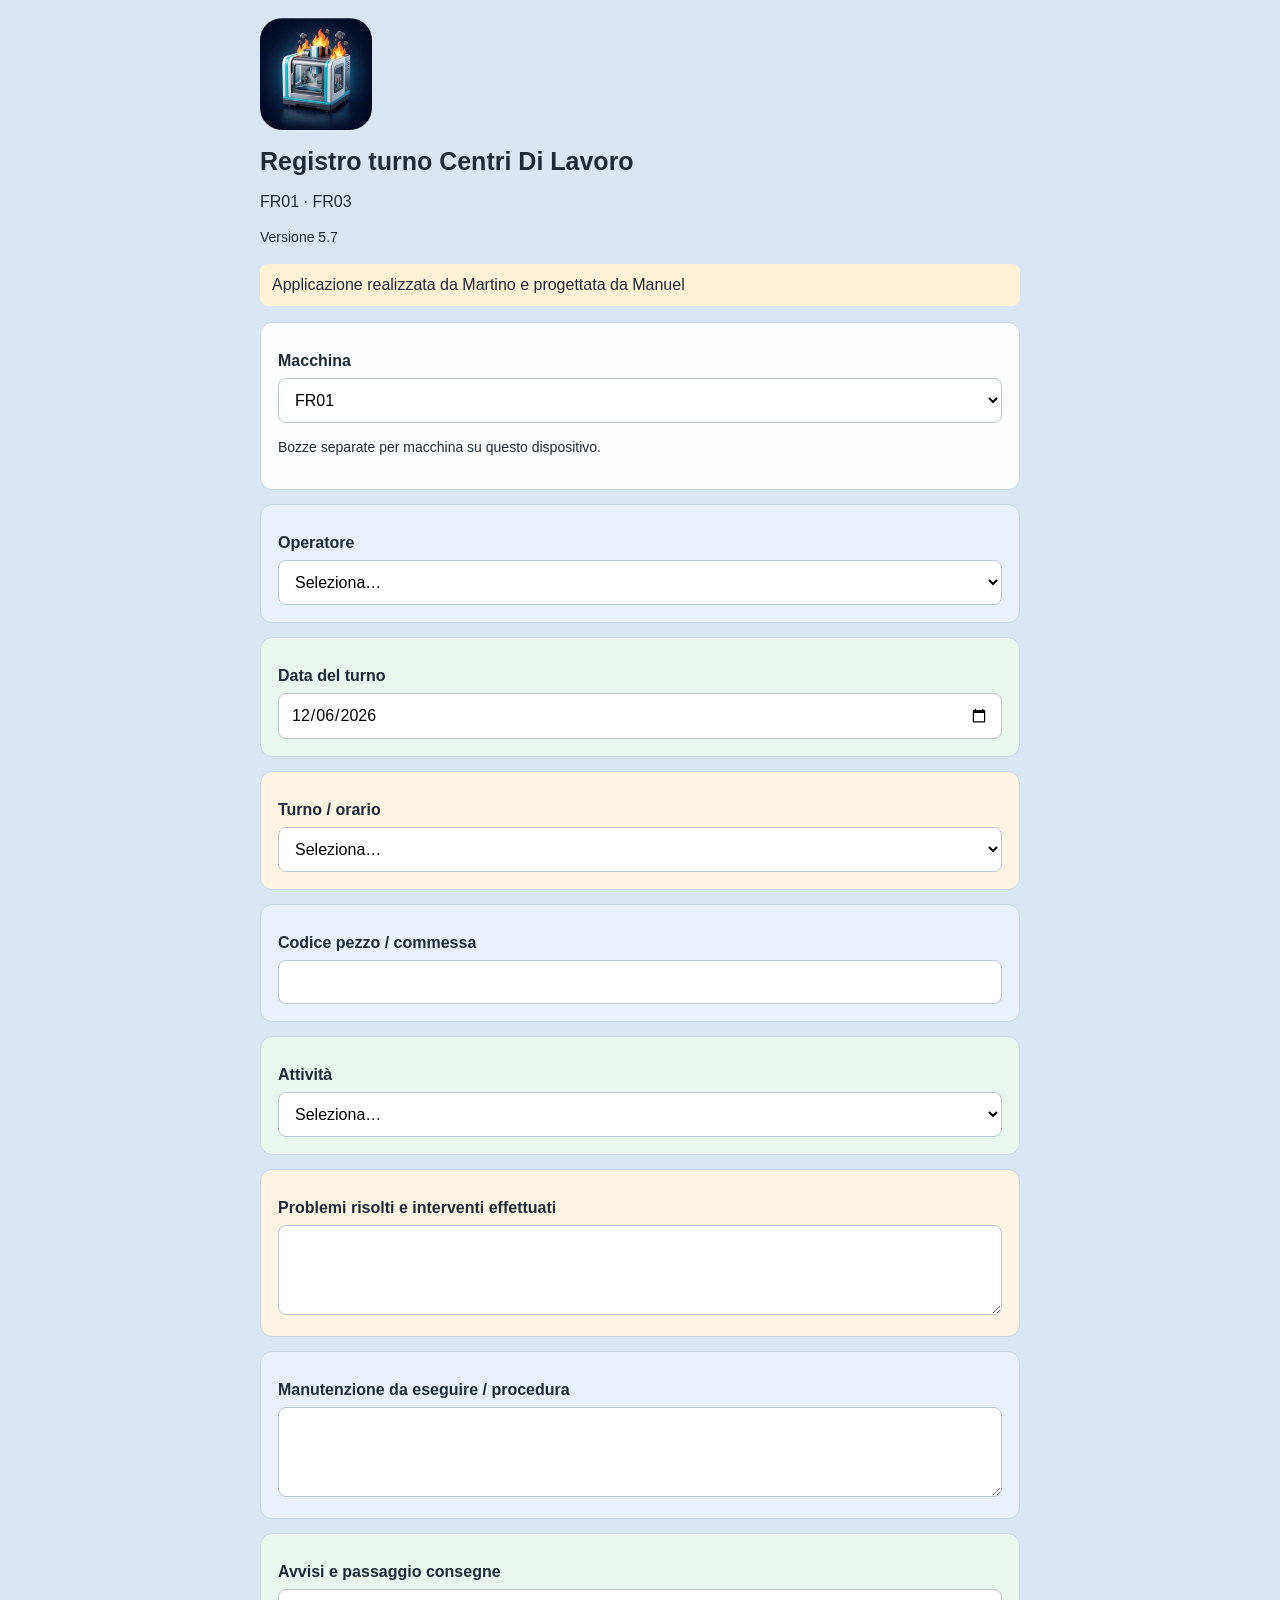
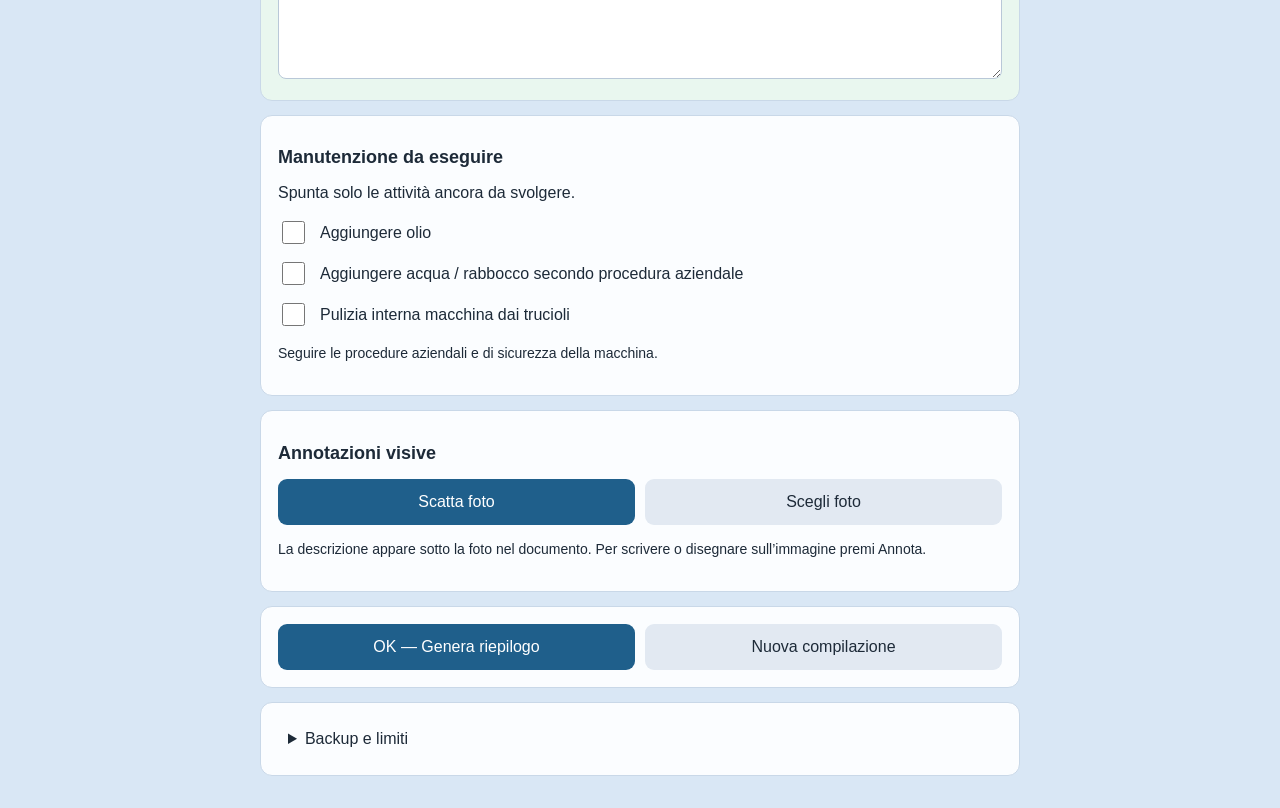
==== commit 082424bd: "fix: logo, crediti ed editor foto semplificato v5.7" ====
--- a/index.html
+++ b/index.html
@@ -1,21 +1,7 @@
 <!doctype html>
-<html lang="it"><head><meta charset="utf-8"><meta name="viewport" content="width=device-width,initial-scale=1"><meta name="theme-color" content="#1f5f8b"><title>Registro turno Centri Di Lavoro</title>
-<style>
-*{box-sizing:border-box}body{margin:0;padding:18px;background:#d9e7f5;color:#1d2a38;font:16px Arial,sans-serif}main{max-width:760px;margin:auto}h1{font-size:25px}h2{font-size:18px}.card{background:#fbfdff;border:1px solid #c9d8e8;border-radius:12px;padding:17px;margin:14px 0}label{display:block;font-weight:600;margin:12px 0 8px}input,select,textarea{width:100%;padding:12px;border:1px solid #b9c8d8;border-radius:8px;font:inherit;background:white}textarea{min-height:90px}button{border:0;border-radius:9px;padding:13px;font:inherit;background:#e2e9f2;color:#1d2a38;cursor:pointer;min-height:46px}.primary{background:#1f5f8b;color:white}.buttons{display:flex;gap:10px;flex-wrap:wrap}.buttons button{flex:1 1 160px}.check{display:flex;align-items:center;gap:12px;font-weight:normal}.check input{width:23px;height:23px}.muted,#status{font-size:14px;line-height:1.5}.notice{padding:12px;background:#fff2d6;border-radius:8px}.item{padding:12px 0;border-bottom:1px solid #dde5ee}.value{white-space:pre-wrap;overflow-wrap:anywhere}summary{cursor:pointer;padding:10px}[hidden]{display:none!important}#fields .card:nth-child(3n+1){background:#e9f2fc}#fields .card:nth-child(3n+2){background:#e9f7ef}#fields .card:nth-child(3n){background:#fdf4e3}.photo-grid{display:grid;grid-template-columns:repeat(auto-fit,minmax(200px,1fr));gap:12px}.photo{min-width:0}.photo img{width:100%;height:auto;border-radius:8px}.photo .buttons{margin-top:8px}#report{min-width:0;overflow-wrap:anywhere}#report figure{margin:16px 0;max-width:100%;break-inside:avoid}#report img{display:block;max-width:100%;width:100%;height:auto;border-radius:8px}figcaption{white-space:pre-wrap;overflow-wrap:anywhere;margin-top:8px;line-height:1.5}#photo-editor{position:fixed;inset:0;z-index:10;background:#152331;color:white;padding:12px;overflow:auto}#canvas-wrap{text-align:center}canvas{display:block;max-width:100%;height:auto;max-height:none;margin:auto;touch-action:none;background:white}#tools{background:#fbfdff;color:#1d2a38;padding:10px;border-radius:8px;margin-top:10px}#tools .row{display:flex;gap:12px;flex-wrap:wrap}#tools .row label{flex:1;min-width:100px}input[type=color]{height:46px}#share{background:#15803d;color:white;display:flex;align-items:center;justify-content:center;gap:10px}#share svg{width:26px;height:26px;flex:none}button:disabled{opacity:.5}
-@media print{body{background:white;padding:0}header,#editor,#toolbar,#status,details,#intro,noscript,#photo-editor{display:none!important}#preview{display:block!important}.card{border:0;padding:0}#report figure{break-inside:avoid}#report img{max-height:240mm;object-fit:contain}}
-</style></head><body><main>
-<header><h1>Registro turno Centri Di Lavoro</h1><p>FR01 · FR03</p><p class="muted">Versione 5.5 — documento unico e annotazioni foto</p></header>
-<noscript>Attiva JavaScript e apri questo file nel browser.</noscript><p id="intro" class="notice">Caricamento… Apri l’app nel browser.</p><p id="status" role="status" aria-live="polite"></p>
-<div id="editor"><section class="card"><label for="macchina">Macchina</label><select id="macchina"><option>FR01</option><option>FR03</option></select><p class="muted">Bozze separate per macchina su questo dispositivo.</p></section><div id="fields"></div>
-<section class="card"><h2>Manutenzione da eseguire</h2><p>Spunta solo le attività ancora da svolgere.</p><div id="checks"></div><p class="muted">Seguire le procedure aziendali e di sicurezza della macchina.</p></section>
-<section class="card"><h2>Annotazioni visive</h2><div class="buttons"><button id="camera" class="primary">Scatta foto</button><button id="gallery">Scegli foto</button></div><input id="camera-input" type="file" accept="image/*" capture="environment" hidden><input id="gallery-input" type="file" accept="image/*" multiple hidden><p class="muted">Aggiungi una didascalia sotto ogni foto. Premi Annota per usare pennello, freccia, cerchio, rettangolo e testo.</p><div id="photos" class="photo-grid"></div></section>
-<section class="card buttons"><button id="generate" class="primary">OK — Genera riepilogo</button><button id="reset">Nuova compilazione</button></section></div>
-<div id="preview" hidden><article id="report" class="card"></article><section id="toolbar" class="card"><h2>Salva e condividi il riepilogo</h2><div class="buttons">
-<button id="share"><svg viewBox="0 0 32 32" aria-hidden="true" fill="currentColor"><path d="M16 .8A15.1 15.1 0 0 0 2.9 23.4L.8 31.2l8-2.1A15.2 15.2 0 1 0 16 .8zm0 27.8a12.5 12.5 0 0 1-6.4-1.8l-.5-.3-4.7 1.2 1.2-4.6-.3-.5A12.6 12.6 0 1 1 16 28.6zm6.9-9.4c-.4-.2-2.2-1.1-2.6-1.2-.3-.1-.6-.2-.8.2-.3.4-1 1.2-1.2 1.4-.2.2-.4.3-.8.1-.4-.2-1.6-.6-3-1.9-1.1-1-1.9-2.2-2.1-2.6-.2-.4 0-.6.2-.8l.6-.7.4-.6c.1-.2 0-.5 0-.7l-1.2-2.8c-.3-.7-.6-.6-.8-.6h-.7c-.3 0-.7.1-1 .5-.4.4-1.3 1.3-1.3 3.1s1.4 3.6 1.6 3.9c.2.3 2.8 4.3 6.8 6 .9.4 1.7.6 2.2.8.9.3 1.7.2 2.3.1.7-.1 2.2-.9 2.5-1.8.3-.9.3-1.7.2-1.8-.1-.2-.3-.3-.7-.5z"/></svg>Condividi WhatsApp</button>
-<button id="save">Salva documento</button><button id="print">Stampa / PDF</button><button id="edit">Torna alla compilazione</button></div><p class="muted">Viene condiviso solo il documento HTML completo, con foto e didascalie. Nel menu del telefono scegli WhatsApp e conferma il destinatario. Se il dispositivo non consente la condivisione di questo file, salva il documento e allegalo manualmente. Nessun invio automatico e nessuna conversione in testo.</p></section></div>
-<div id="photo-editor" hidden role="dialog" aria-modal="true" aria-label="Annota foto"><h2>Annota foto</h2><div id="canvas-wrap"><canvas id="canvas"></canvas></div><div id="tools"><div class="row"><label>Strumento<select id="tool"><option value="brush">Pennello</option><option value="arrow">Freccia</option><option value="circle">Cerchio</option><option value="rect">Rettangolo</option><option value="text">Testo — tocca la foto</option></select></label><label>Colore<input id="color" type="color" value="#e11d48"></label><label>Spessore<input id="size" type="range" min="2" max="24" value="6"></label></div><label for="image-text">Testo da inserire sull’immagine</label><input id="image-text" placeholder="Scrivi, scegli Testo e tocca la foto"><p class="muted">Trascina per disegnare. Per il testo, tocca il punto dove inserirlo. La didascalia si scrive sotto la foto nel modulo.</p><div class="buttons"><button id="undo">Annulla ultima modifica</button><button id="save-photo" class="primary">Salva annotazioni</button><button id="cancel-photo">Chiudi senza salvare</button></div></div></div>
-<details class="card"><summary>Backup e limiti</summary><p>Bozze e foto restano nel browser: nessuna sincronizzazione o archivio centrale. Cancellando i dati del browser puoi perderle. Esporta copie importanti. L’apertura offline non è garantita.</p><div class="buttons"><button id="backup">Esporta backup bozze</button><button id="restore">Importa backup bozze</button></div><input id="restorefile" type="file" accept="application/json,.json" hidden><p>Il backup JSON serve al ripristino, non alla condivisione del registro. Non pubblicare documenti compilati o backup nel repository pubblico.</p></details>
-</main><script>
+<html lang="it"><head><meta charset="utf-8"><meta name="viewport" content="width=device-width,initial-scale=1"><meta name="theme-color" content="#1f5f8b"><title>Registro turno Centri Di Lavoro</title><link rel="icon" type="image/svg+xml" href="icons/icon-cnc.svg"><link rel="apple-touch-icon" sizes="180x180" href="icons/apple-touch-icon-cnc.png"><link rel="manifest" href="manifest.webmanifest"><style>
+*{box-sizing:border-box}body{margin:0;padding:18px;background:#d9e7f5;color:#1d2a38;font:16px Arial,sans-serif}main{max-width:760px;margin:auto}h1{font-size:25px}h2{font-size:18px}.card{background:#fbfdff;border:1px solid #c9d8e8;border-radius:12px;padding:17px;margin:14px 0}label{display:block;font-weight:600;margin:12px 0 8px}input,select,textarea{width:100%;min-width:0;max-width:100%;padding:12px;border:1px solid #b9c8d8;border-radius:8px;font:inherit;background:white}textarea{min-height:90px}button{border:0;border-radius:9px;padding:13px;font:inherit;background:#e2e9f2;color:#1d2a38;cursor:pointer;min-height:46px}.primary{background:#1f5f8b;color:white}.buttons{display:flex;gap:10px;flex-wrap:wrap}.buttons button{flex:1 1 160px}.check{display:flex;align-items:center;gap:12px;font-weight:normal}.check input{width:23px;height:23px}.muted,#status{font-size:14px;line-height:1.5}.notice{padding:12px;background:#fff2d6;border-radius:8px}.item{padding:12px 0;border-bottom:1px solid #dde5ee}.value{white-space:pre-wrap;overflow-wrap:anywhere}summary{cursor:pointer;padding:10px}[hidden]{display:none!important}#fields .card:nth-child(3n+1){background:#e9f2fc}#fields .card:nth-child(3n+2){background:#e9f7ef}#fields .card:nth-child(3n){background:#fdf4e3}.photo-grid{display:grid;grid-template-columns:repeat(auto-fit,minmax(min(200px,100%),1fr));gap:12px}.photo{min-width:0}.photo img{width:100%;height:auto;border-radius:8px}#report{min-width:0;overflow-wrap:anywhere}#report figure{margin:16px 0;max-width:100%;break-inside:avoid}#report img{display:block;max-width:100%;width:100%;height:auto;border-radius:8px}figcaption{white-space:pre-wrap;overflow-wrap:anywhere;margin-top:8px;line-height:1.5}#photo-editor{position:fixed;inset:0;z-index:10;background:#152331;color:white;padding:12px;overflow:auto}canvas{display:block;max-width:100%;height:auto;margin:auto;touch-action:none;background:white}#tools,#text-panel{background:#fbfdff;color:#1d2a38;padding:10px;border-radius:8px;margin:10px 0}#tools .row{display:flex;gap:12px;flex-wrap:wrap}#tools .row label{flex:1;min-width:100px}input[type=color]{height:46px}#share{background:#15803d;color:white;display:flex;align-items:center;justify-content:center;gap:10px}#share svg{width:26px;height:26px;flex:none}button:disabled{opacity:.5}#registro-logo{display:block;width:112px;height:112px;object-fit:contain;border-radius:22px;margin-bottom:12px}@media print{body{background:white;padding:0}header,#editor,#toolbar,#status,details,#intro,noscript,#photo-editor{display:none!important}#preview{display:block!important}.card{border:0;padding:0}#report figure{break-inside:avoid}#report img{max-height:240mm;object-fit:contain}}
+</style></head><body><main><header><img id="registro-logo" src="icons/icon-cnc-192.png" alt="Logo Registro turno: centro CNC con fiamme" width="112" height="112"><h1>Registro turno Centri Di Lavoro</h1><p>FR01 · FR03</p><p class="muted">Versione 5.7</p></header><noscript>Attiva JavaScript e apri l’app nel browser.</noscript><p id="intro" class="notice">Applicazione realizzata da Martino e progettata da Manuel</p><p id="status" role="status" aria-live="polite"></p><div id="editor"><section class="card"><label for="macchina">Macchina</label><select id="macchina"><option>FR01</option><option>FR03</option></select><p class="muted">Bozze separate per macchina su questo dispositivo.</p></section><div id="fields"></div><section class="card"><h2>Manutenzione da eseguire</h2><p>Spunta solo le attività ancora da svolgere.</p><div id="checks"></div><p class="muted">Seguire le procedure aziendali e di sicurezza della macchina.</p></section><section class="card"><h2>Annotazioni visive</h2><div class="buttons"><button id="camera" class="primary">Scatta foto</button><button id="gallery">Scegli foto</button></div><input id="camera-input" type="file" accept="image/*" capture="environment" hidden><input id="gallery-input" type="file" accept="image/*" multiple hidden><p class="muted">La descrizione appare sotto la foto nel documento. Per scrivere o disegnare sull’immagine premi Annota.</p><div id="photos" class="photo-grid"></div></section><section class="card buttons"><button id="generate" class="primary">OK — Genera riepilogo</button><button id="reset">Nuova compilazione</button></section></div><div id="preview" hidden><article id="report" class="card"></article><section id="toolbar" class="card"><h2>Salva e condividi il riepilogo</h2><div class="buttons"><button id="share"><svg viewBox="0 0 32 32" aria-hidden="true" fill="currentColor"><path d="M16 .8A15.1 15.1 0 0 0 2.9 23.4L.8 31.2l8-2.1A15.2 15.2 0 1 0 16 .8zm0 27.8a12.5 12.5 0 0 1-6.4-1.8l-.5-.3-4.7 1.2 1.2-4.6-.3-.5A12.6 12.6 0 1 1 16 28.6zm6.9-9.4c-.4-.2-2.2-1.1-2.6-1.2-.3-.1-.6-.2-.8.2-.3.4-1 1.2-1.2 1.4-.2.2-.4.3-.8.1-.4-.2-1.6-.6-3-1.9-1.1-1-1.9-2.2-2.1-2.6-.2-.4 0-.6.2-.8l.6-.7.4-.6c.1-.2 0-.5 0-.7l-1.2-2.8c-.3-.7-.6-.6-.8-.6h-.7c-.3 0-.7.1-1 .5-.4.4-1.3 1.3-1.3 3.1s1.4 3.6 1.6 3.9c.2.3 2.8 4.3 6.8 6 .9.4 1.7.6 2.2.8.9.3 1.7.2 2.3.1.7-.1 2.2-.9 2.5-1.8.3-.9.3-1.7.2-1.8-.1-.2-.3-.3-.7-.5z"/></svg>Condividi WhatsApp</button><button id="save">Salva documento</button><button id="print">Stampa / PDF</button><button id="edit">Torna alla compilazione</button></div><p class="muted">Solo documento HTML completo con foto e descrizioni. Nel menu del telefono scegli WhatsApp e conferma destinatario e invio. Se il file non è condivisibile da questo browser, salvalo e allegalo manualmente. Nessuna conversione in testo.</p></section></div><div id="photo-editor" hidden role="dialog" aria-modal="true" aria-label="Annota foto"><h2>Annota foto — 5.7</h2><p id="editor-hint" aria-live="polite">Seleziona / Sposta: tocca una scritta e trascinala.</p><canvas id="canvas"></canvas><div id="tools"><div class="buttons"><button id="add-text" class="primary">Aggiungi scritta</button><button id="edit-text">Modifica scritta selezionata</button></div><div class="row"><label>Modalità<select id="tool"><option value="select">Seleziona / Sposta</option><option value="brush">Pennello</option><option value="arrow">Freccia</option><option value="circle">Cerchio</option><option value="rect">Rettangolo</option></select></label><label>Colore<input id="color" type="color" value="#e11d48"></label><label>Spessore disegno<input id="size" type="range" min="2" max="24" value="6"></label></div><div id="text-panel" hidden><label for="image-text">Scritta sull’immagine</label><input id="image-text" maxlength="500" placeholder="Scrivi qui"><label for="font-size">Dimensione scritta</label><input id="font-size" type="range" min="12" max="80" value="24"><div class="buttons"><button id="apply-text" class="primary">Conferma scritta</button><button id="cancel-text">Annulla</button></div></div><div class="buttons"><button id="delete-object">Elimina selezionato</button><button id="undo">Annulla ultima modifica</button><button id="save-photo" class="primary">Salva annotazioni</button><button id="cancel-photo">Chiudi senza salvare</button></div><p class="muted">Le nuove scritte si possono selezionare e trascinare. Il pennello disegna solo quando lo scegli. Le vecchie scritte già impresse nella foto non sono separabili dall’immagine.</p></div></div><details class="card"><summary>Backup e limiti</summary><p>Bozze e foto restano nel browser: nessuna sincronizzazione o archivio centrale. Cancellando i dati del browser puoi perderle. Esporta copie importanti. L’apertura offline non è garantita.</p><div class="buttons"><button id="backup">Esporta backup bozze</button><button id="restore">Importa backup bozze</button></div><input id="restorefile" type="file" accept="application/json,.json" hidden><p>Il backup JSON serve al ripristino. Non pubblicare documenti compilati o backup nel repository pubblico.</p></details></main><script>
 'use strict';
 const $=id=>document.getElementById(id),TITLE='Registro turno Centri Di Lavoro',KEY='registro-cdl-v5';
 const fields=[['operatore','Operatore','select',['Martino','Daniel','Manuel','Mounir']],['data','Data del turno','date'],['turno','Turno / orario','select',['06:00–14:00','14:00–22:00']],['codice','Codice pezzo / commessa','text'],['attivita','Attività','select',['Attrezzaggio','Primo pezzo','Produzione','Guasto macchina']],['risolti','Problemi risolti e interventi effettuati','textarea'],['procedura','Manutenzione da eseguire / procedura','textarea'],['avvisi','Avvisi e passaggio consegne','textarea']];
@@ -26,40 +12,50 @@
 function status(s){$('status').textContent=s;}
 function today(){const d=new Date();return d.getFullYear()+'-'+String(d.getMonth()+1).padStart(2,'0')+'-'+String(d.getDate()).padStart(2,'0');}
 function imageOK(s){return typeof s==='string'&&/^data:image\/(jpeg|png|webp);base64,/.test(s);}
-function valid(s){return s&&s.version===5&&s.data&&['FR01','FR03'].every(m=>{const d=s.data[m];return d&&typeof d==='object'&&!Array.isArray(d)&&keys.every(k=>d[k]===undefined||typeof d[k]==='string')&&Object.keys(checks).every(k=>d[k]===undefined||typeof d[k]==='boolean')&&(d.photos===undefined||Array.isArray(d.photos)&&d.photos.every(p=>typeof p==='string'?imageOK(p):p&&imageOK(p.src)&&(p.caption===undefined||typeof p.caption==='string')));});}
+function objectOK(o){return o&&['text','brush','arrow','circle','rect'].includes(o.type)&&/^#[0-9a-f]{6}$/i.test(o.color)&&Number.isFinite(o.width)&&o.width>0&&o.width<=1000&&(o.type==='text'?typeof o.text==='string'&&o.text.length<=2000&&Number.isFinite(o.x)&&Number.isFinite(o.y)&&Number.isFinite(o.font)&&o.font>=1&&o.font<=1000:Array.isArray(o.points)&&o.points.length>0&&o.points.length<=30000&&o.points.every(p=>p&&Number.isFinite(p.x)&&Number.isFinite(p.y)));}
+function modelOK(m){return m&&imageOK(m.base)&&Array.isArray(m.objects)&&m.objects.length<=500&&m.objects.every(objectOK);}
+function valid(s){return s&&s.version===5&&s.data&&['FR01','FR03'].every(m=>{const d=s.data[m];return d&&typeof d==='object'&&!Array.isArray(d)&&keys.every(k=>d[k]===undefined||typeof d[k]==='string')&&Object.keys(checks).every(k=>d[k]===undefined||typeof d[k]==='boolean')&&(d.photos===undefined||Array.isArray(d.photos)&&d.photos.every(p=>typeof p==='string'?imageOK(p):p&&imageOK(p.src)&&(p.caption===undefined||typeof p.caption==='string')&&(p.annotationModel===undefined||modelOK(p.annotationModel))));});}
 try{const s=JSON.parse(localStorage.getItem(KEY)||'null');if(valid(s)){data=s.data;active=['FR01','FR03'].includes(s.active)?s.active:'FR01';}}catch(e){}
 function photos(machine=active){const d=data[machine];if(!Array.isArray(d.photos))d.photos=[];d.photos=d.photos.map(p=>typeof p==='string'?{src:p,caption:''}:p);return d.photos;}
 function store(){try{localStorage.setItem(KEY,JSON.stringify({version:5,active,data}));status('Bozza e foto salvate in questo browser.');return true;}catch(e){status('ATTENZIONE: salvataggio non riuscito o memoria piena. Esporta un backup prima di uscire.');return false;}}
 function capture(){keys.forEach(k=>data[active][k]=$(k).value);Object.keys(checks).forEach(k=>data[active][k]=$(k).checked);return store();}
 function load(){keys.forEach(k=>$(k).value=data[active][k]||'');Object.keys(checks).forEach(k=>$(k).checked=!!data[active][k]);if(!$('data').value)$('data').value=today();renderPhotos();}
-function renderPhotos(){const root=$('photos');root.replaceChildren();photos().forEach((p,i)=>{const card=document.createElement('div');card.className='photo';const img=document.createElement('img');img.src=p.src;img.alt='Foto '+(i+1);const l=document.createElement('label');l.textContent='Didascalia foto '+(i+1);const t=document.createElement('textarea');t.value=p.caption||'';t.placeholder='Descrivi cosa mostra la foto…';t.oninput=()=>{p.caption=t.value;store();};l.append(t);const buttons=document.createElement('div');buttons.className='buttons';const a=document.createElement('button');a.textContent='Annota';a.onclick=()=>openPhoto(i);const r=document.createElement('button');r.textContent='Elimina';r.onclick=()=>{if(confirm('Eliminare foto e didascalia?')){photos().splice(i,1);renderPhotos();store();}};buttons.append(a,r);card.append(img,l,buttons);root.append(card);});}
-$('macchina').value=active;load();$('intro').textContent='Programma attivo — versione 5.5. Compila e controlla il documento prima di condividerlo.';
+function renderPhotos(){const root=$('photos');root.replaceChildren();photos().forEach((p,i)=>{const card=document.createElement('div');card.className='photo';const img=document.createElement('img');img.src=p.src;img.alt='Foto '+(i+1);const l=document.createElement('label');l.textContent='Descrizione foto '+(i+1)+' — sotto l’immagine';const t=document.createElement('textarea');t.value=p.caption||'';t.placeholder='Facoltativa: descrive la foto nel documento, non scrive sull’immagine';t.oninput=()=>{p.caption=t.value;store();};l.append(t);const buttons=document.createElement('div');buttons.className='buttons';const a=document.createElement('button');a.textContent='Annota immagine';a.onclick=()=>openPhoto(i);const r=document.createElement('button');r.textContent='Elimina';r.onclick=()=>{if(confirm('Eliminare foto e descrizione?')){photos().splice(i,1);renderPhotos();store();}};buttons.append(a,r);card.append(img,l,buttons);root.append(card);});}
+$('macchina').value=active;load();
 $('macchina').onchange=()=>{capture();active=$('macchina').value;load();capture();};[...keys,...Object.keys(checks)].forEach(k=>$(k).addEventListener('input',capture));
 let importing=false;
 function readPhoto(file){return new Promise((resolve,reject)=>{if(!file.type.startsWith('image/'))return reject(Error('Formato immagine non riconosciuto'));const reader=new FileReader();reader.onerror=()=>reject(Error('Lettura foto non riuscita'));reader.onload=()=>{const img=new Image();img.onerror=()=>reject(Error('Foto non leggibile: prova JPEG o PNG'));img.onload=()=>{try{const scale=Math.min(1,1400/Math.max(img.width,img.height)),c=document.createElement('canvas');c.width=Math.round(img.width*scale);c.height=Math.round(img.height*scale);c.getContext('2d').drawImage(img,0,0,c.width,c.height);resolve({src:c.toDataURL('image/jpeg',.8),caption:''});}catch(e){reject(e);}};img.src=reader.result;};reader.readAsDataURL(file);});}
-async function importPhotos(input){const files=[...input.files];input.value='';if(!files.length||importing)return;const machine=active;importing=true;$('generate').disabled=true;try{for(const f of files){photos(machine).push(await readPhoto(f));store();}if(machine===active)renderPhotos();}catch(e){status(e.message);if(machine===active)renderPhotos();}finally{importing=false;$('generate').disabled=false;}}
+async function importPhotos(input){const files=[...input.files];input.value='';if(!files.length||importing)return;const machine=active;importing=true;$('generate').disabled=true;$('reset').disabled=true;try{for(const f of files){const p=await readPhoto(f);photos(machine).push(p);store();}if(machine===active)renderPhotos();}catch(e){status(e.message);if(machine===active)renderPhotos();}finally{importing=false;$('generate').disabled=false;$('reset').disabled=false;}}
 $('camera').onclick=()=>$('camera-input').click();$('gallery').onclick=()=>$('gallery-input').click();$('camera-input').onchange=e=>importPhotos(e.target);$('gallery-input').onchange=e=>importPhotos(e.target);
-const canvas=$('canvas'),ctx=canvas.getContext('2d');let editing=null,undo=[],gesture=null;
-function snapshot(){return ctx.getImageData(0,0,canvas.width,canvas.height);}
-function remember(){undo.push(snapshot());if(undo.length>12)undo.shift();}
-function openPhoto(i){const machine=active,p=photos(machine)[i],img=new Image();img.onload=()=>{canvas.width=img.width;canvas.height=img.height;ctx.drawImage(img,0,0);canvas.style.width=Math.min(img.width,Math.max(200,window.innerWidth-24))+'px';editing={machine,p};undo=[];gesture=null;$('photo-editor').hidden=false;$('image-text').value='';};img.src=p.src;}
-function point(e){const r=canvas.getBoundingClientRect();return{x:(e.clientX-r.left)*canvas.width/r.width,y:(e.clientY-r.top)*canvas.height/r.height};}
-function pen(){ctx.strokeStyle=$('color').value;ctx.fillStyle=$('color').value;ctx.lineWidth=Number($('size').value)*canvas.width/Math.max(1,canvas.getBoundingClientRect().width);ctx.lineCap='round';ctx.lineJoin='round';}
-function shape(a,b,tool){pen();ctx.beginPath();if(tool==='rect')ctx.rect(Math.min(a.x,b.x),Math.min(a.y,b.y),Math.abs(b.x-a.x),Math.abs(b.y-a.y));else if(tool==='circle'){const rx=Math.abs(b.x-a.x)/2,ry=Math.abs(b.y-a.y)/2;ctx.ellipse((a.x+b.x)/2,(a.y+b.y)/2,rx,ry,0,0,Math.PI*2);}else{ctx.moveTo(a.x,a.y);ctx.lineTo(b.x,b.y);if(tool==='arrow'){const angle=Math.atan2(b.y-a.y,b.x-a.x),len=ctx.lineWidth*4;ctx.moveTo(b.x-len*Math.cos(angle-.5),b.y-len*Math.sin(angle-.5));ctx.lineTo(b.x,b.y);ctx.lineTo(b.x-len*Math.cos(angle+.5),b.y-len*Math.sin(angle+.5));}}ctx.stroke();}
-canvas.onpointerdown=e=>{if(gesture)return;e.preventDefault();const a=point(e),tool=$('tool').value;if(tool==='text'){const text=$('image-text').value.trim();if(!text)return;remember();pen();ctx.font='bold '+Math.max(20,ctx.lineWidth*4)+'px Arial';ctx.textBaseline='top';ctx.fillText(text,a.x,a.y);return;}remember();gesture={a,last:a,tool,base:undo[undo.length-1],id:e.pointerId};canvas.setPointerCapture(e.pointerId);};
-canvas.onpointermove=e=>{if(!gesture||gesture.id!==e.pointerId)return;e.preventDefault();const b=point(e);if(gesture.tool==='brush'){shape(gesture.last,b,'brush');gesture.last=b;}else{ctx.putImageData(gesture.base,0,0);shape(gesture.a,b,gesture.tool);}};
-canvas.onpointerup=e=>{if(!gesture||gesture.id!==e.pointerId)return;const b=point(e);if(gesture.tool!=='brush'){ctx.putImageData(gesture.base,0,0);shape(gesture.a,b,gesture.tool);}gesture=null;};canvas.onpointercancel=()=>{if(gesture){ctx.putImageData(gesture.base,0,0);undo.pop();gesture=null;}};
-$('undo').onclick=()=>{if(gesture)return;const s=undo.pop();if(s)ctx.putImageData(s,0,0);};
-function closePhoto(){gesture=null;editing=null;undo=[];$('photo-editor').hidden=true;}
-$('save-photo').onclick=()=>{if(!editing)return;editing.p.src=canvas.toDataURL('image/jpeg',.88);closePhoto();renderPhotos();store();};$('cancel-photo').onclick=closePhoto;
+const canvas=$('canvas'),ctx=canvas.getContext('2d');let editing=null,objects=[],selected=-1,undo=[],gesture=null,baseImage=null,baseSource='',openToken=0,textTarget=null;
+const clone=v=>JSON.parse(JSON.stringify(v));
+function remember(){undo.push(clone(objects));if(undo.length>25)undo.shift();}
+function hint(s){$('editor-hint').textContent=s;}
+function ratio(){return canvas.width/Math.max(1,canvas.getBoundingClientRect().width);}
+function drawObject(o){ctx.strokeStyle=o.color;ctx.fillStyle=o.color;ctx.lineWidth=o.width;ctx.lineCap='round';ctx.lineJoin='round';if(o.type==='text'){ctx.font='bold '+o.font+'px Arial';ctx.textBaseline='top';ctx.fillText(o.text,o.x,o.y);return;}const a=o.points[0],b=o.points[o.points.length-1];ctx.beginPath();if(o.type==='brush'){ctx.moveTo(a.x,a.y);if(o.points.length===1)ctx.lineTo(a.x+.1,a.y);else o.points.slice(1).forEach(p=>ctx.lineTo(p.x,p.y));}else if(o.type==='rect')ctx.rect(Math.min(a.x,b.x),Math.min(a.y,b.y),Math.abs(b.x-a.x),Math.abs(b.y-a.y));else if(o.type==='circle')ctx.ellipse((a.x+b.x)/2,(a.y+b.y)/2,Math.abs(a.x-b.x)/2,Math.abs(a.y-b.y)/2,0,0,Math.PI*2);else{ctx.moveTo(a.x,a.y);ctx.lineTo(b.x,b.y);const angle=Math.atan2(b.y-a.y,b.x-a.x),len=o.width*4;ctx.moveTo(b.x-len*Math.cos(angle-.5),b.y-len*Math.sin(angle-.5));ctx.lineTo(b.x,b.y);ctx.lineTo(b.x-len*Math.cos(angle+.5),b.y-len*Math.sin(angle+.5));}ctx.stroke();}
+function bounds(o){if(o.type==='text'){ctx.font='bold '+o.font+'px Arial';return{x:o.x,y:o.y,w:ctx.measureText(o.text).width,h:o.font*1.25};}let minX=Infinity,minY=Infinity,maxX=-Infinity,maxY=-Infinity;o.points.forEach(p=>{minX=Math.min(minX,p.x);minY=Math.min(minY,p.y);maxX=Math.max(maxX,p.x);maxY=Math.max(maxY,p.y);});const pad=o.width*4;return{x:minX-pad,y:minY-pad,w:maxX-minX+pad*2,h:maxY-minY+pad*2};}
+function render(selection=true){ctx.clearRect(0,0,canvas.width,canvas.height);if(baseImage)ctx.drawImage(baseImage,0,0,canvas.width,canvas.height);objects.forEach(drawObject);if(selection&&selected>=0&&objects[selected]){const b=bounds(objects[selected]),p=5*ratio();ctx.save();ctx.strokeStyle='#00aaff';ctx.lineWidth=2*ratio();ctx.setLineDash([6*ratio(),4*ratio()]);ctx.strokeRect(b.x-p,b.y-p,b.w+2*p,b.h+2*p);ctx.restore();}}
+function openPhoto(i){const p=photos()[i],token=++openToken,model=modelOK(p.annotationModel)?p.annotationModel:null,img=new Image();img.onload=()=>{if(token!==openToken)return;editing=p;baseImage=img;baseSource=model?model.base:p.src;objects=model?clone(model.objects):[];selected=-1;undo=[];gesture=null;canvas.width=img.width;canvas.height=img.height;canvas.style.width=Math.min(img.width,Math.max(200,window.innerWidth-24))+'px';$('photo-editor').hidden=false;$('tool').value='select';$('text-panel').hidden=true;hint('Seleziona / Sposta: trascina le nuove scritte. Per inserirne una premi Aggiungi scritta.');render();};img.onerror=()=>status('Impossibile aprire la foto.');img.src=model?model.base:p.src;}
+function point(e){const r=canvas.getBoundingClientRect();return{x:Math.max(0,Math.min(canvas.width,(e.clientX-r.left)*canvas.width/r.width)),y:Math.max(0,Math.min(canvas.height,(e.clientY-r.top)*canvas.height/r.height))};}
+$('tool').onchange=()=>{if(gesture)return;$('text-panel').hidden=true;selected=-1;render();hint($('tool').value==='select'?'Seleziona / Sposta: trascina un elemento, senza disegnare.':'Disegno attivo: '+$('tool').selectedOptions[0].textContent);};
+function textPanel(index){if(gesture)return;textTarget=index;$('tool').value='select';const o=index===null?null:objects[index];$('image-text').value=o?o.text:'';$('font-size').value=o?Math.max(12,Math.min(80,Math.round(o.font/ratio()))):24;if(o)$('color').value=o.color;$('text-panel').hidden=false;$('image-text').focus();$('text-panel').scrollIntoView({block:'nearest'});}
+$('add-text').onclick=()=>textPanel(null);$('edit-text').onclick=()=>{if(selected<0||objects[selected].type!=='text'){hint('Tocca prima la scritta da modificare.');return;}textPanel(selected);};$('cancel-text').onclick=()=>{$('text-panel').hidden=true;};
+$('apply-text').onclick=()=>{const text=$('image-text').value.trim();if(!text){$('image-text').focus();return;}if(textTarget===null&&objects.length>=500){hint('Limite annotazioni raggiunto.');return;}remember();const font=Number($('font-size').value)*ratio();if(textTarget===null){const o={type:'text',text,font,color:$('color').value,width:1,x:0,y:canvas.height*.4};ctx.font='bold '+font+'px Arial';o.x=Math.max(0,(canvas.width-ctx.measureText(text).width)/2);objects.push(o);selected=objects.length-1;}else{selected=textTarget;Object.assign(objects[selected],{text,font,color:$('color').value});}$('text-panel').hidden=true;$('image-text').blur();$('tool').value='select';render();canvas.scrollIntoView({block:'start'});hint('Scritta pronta: trascinala nel punto desiderato. Pennello disattivato.');};
+canvas.onpointerdown=e=>{if(!editing||gesture||!$('text-panel').hidden)return;e.preventDefault();const a=point(e),tool=$('tool').value;if(tool==='select'){selected=-1;const pad=10*ratio();for(let i=objects.length-1;i>=0;i--){const b=bounds(objects[i]);if(a.x>=b.x-pad&&a.x<=b.x+b.w+pad&&a.y>=b.y-pad&&a.y<=b.y+b.h+pad){selected=i;break;}}if(selected>=0){remember();gesture={id:e.pointerId,kind:'move',start:a,original:clone(objects[selected])};canvas.setPointerCapture(e.pointerId);hint('Elemento selezionato: trascinalo. Per cambiare la scritta premi Modifica scritta selezionata.');}else hint('Nessun elemento selezionato. Per inserire un testo premi Aggiungi scritta.');render();return;}if(objects.length>=500){hint('Limite annotazioni raggiunto.');return;}remember();objects.push({type:tool,points:[a],color:$('color').value,width:Number($('size').value)*ratio()});selected=objects.length-1;gesture={id:e.pointerId,kind:'draw'};canvas.setPointerCapture(e.pointerId);render();};
+canvas.onpointermove=e=>{if(!gesture||gesture.id!==e.pointerId)return;e.preventDefault();const b=point(e),o=objects[selected];if(gesture.kind==='move'){const src=gesture.original,dx=b.x-gesture.start.x,dy=b.y-gesture.start.y;if(o.type==='text'){const box=bounds(src);o.x=Math.max(0,Math.min(Math.max(0,canvas.width-box.w),src.x+dx));o.y=Math.max(0,Math.min(Math.max(0,canvas.height-box.h),src.y+dy));}else o.points=src.points.map(p=>({x:p.x+dx,y:p.y+dy}));}else if(o.type==='brush'){if(o.points.length<30000)o.points.push(b);}else o.points=[o.points[0],b];render();};
+function endGesture(e){if(!gesture||e.pointerId!==gesture.id)return;canvas.onpointermove(e);gesture=null;$('tool').value='select';hint('Seleziona / Sposta attivo. Per disegnare di nuovo scegli Pennello o una forma.');render();}
+canvas.onpointerup=endGesture;canvas.onpointercancel=()=>{if(gesture){objects=undo.pop()||[];gesture=null;selected=-1;render();}};
+$('delete-object').onclick=()=>{if(selected<0||gesture)return;remember();objects.splice(selected,1);selected=-1;$('text-panel').hidden=true;render();};$('undo').onclick=()=>{if(gesture)return;const state=undo.pop();if(state){objects=state;selected=-1;$('text-panel').hidden=true;render();}};
+function closePhoto(){openToken++;gesture=null;editing=null;objects=[];selected=-1;undo=[];baseImage=null;$('text-panel').hidden=true;$('photo-editor').hidden=true;}
+$('save-photo').onclick=()=>{if(!editing||gesture)return;if(!$('text-panel').hidden){hint('Conferma o annulla prima la scritta.');return;}render(false);editing.src=canvas.toDataURL('image/jpeg',.88);if(objects.length)editing.annotationModel={base:baseSource,objects:clone(objects)};else delete editing.annotationModel;closePhoto();renderPhotos();store();};$('cancel-photo').onclick=closePhoto;
 function section(title,value){const s=document.createElement('section');s.className='item';const h=document.createElement('h2');h.textContent=title;const p=document.createElement('p');p.className='value';p.textContent=value||'Non indicato';s.append(h,p);$('report').append(s);}
-$('generate').onclick=()=>{if(importing)return;capture();if(!fields[0][3].includes(data[active].operatore)){status('Seleziona l’operatore.');$('operatore').focus();return;}const d=data[active],r=$('report');r.replaceChildren();const h=document.createElement('h1');h.textContent=TITLE;r.append(h);section('Macchina',active);section('Copia generata il',new Date().toLocaleString('it-IT'));fields.forEach(([k,l])=>section(l,d[k]));section('Manutenzione ancora da eseguire',Object.keys(checks).filter(k=>d[k]).map(k=>'• '+checks[k]).join('\n')||'Nessuna attività selezionata');const list=photos();if(list.length){const s=document.createElement('section');s.className='item';const title=document.createElement('h2');title.textContent='Annotazioni visive';s.append(title);list.forEach((p,i)=>{const f=document.createElement('figure'),img=document.createElement('img'),cap=document.createElement('figcaption');img.src=p.src;img.alt='Foto '+(i+1);cap.textContent='Foto '+(i+1)+(p.caption?' — '+p.caption:'');f.append(img,cap);s.append(f);});r.append(s);}const html='<!doctype html><html lang="it"><head><meta charset="utf-8"><meta name="viewport" content="width=device-width,initial-scale=1"><title>'+TITLE+'</title><style>'+document.querySelector('style').textContent+'</style></head><body><main>'+r.outerHTML+'</main></body></html>';current={html,name:'Registro-turno-'+active+'-'+new Date().toISOString().replace(/[:.]/g,'-')};$('editor').hidden=true;$('preview').hidden=false;status('Documento generato: controlla dati, foto e didascalie prima di inviare.');window.scrollTo(0,0);};
+$('generate').onclick=()=>{if(importing)return;capture();if(!fields[0][3].includes(data[active].operatore)){status('Seleziona l’operatore.');$('operatore').focus();return;}const d=data[active],r=$('report');r.replaceChildren();const h=document.createElement('h1');h.textContent=TITLE;r.append(h);section('Macchina',active);section('Copia generata il',new Date().toLocaleString('it-IT'));fields.forEach(([k,l])=>section(l,d[k]));section('Manutenzione ancora da eseguire',Object.keys(checks).filter(k=>d[k]).map(k=>'• '+checks[k]).join('\n')||'Nessuna attività selezionata');const list=photos();if(list.length){const s=document.createElement('section');s.className='item';const title=document.createElement('h2');title.textContent='Annotazioni visive';s.append(title);list.forEach((p,i)=>{const f=document.createElement('figure'),img=document.createElement('img'),cap=document.createElement('figcaption');img.src=p.src;img.alt='Foto '+(i+1);cap.textContent='Foto '+(i+1)+(p.caption?' — '+p.caption:'');f.append(img,cap);s.append(f);});r.append(s);}const html='<!doctype html><html lang="it"><head><meta charset="utf-8"><meta name="viewport" content="width=device-width,initial-scale=1"><title>'+TITLE+'</title><style>'+document.querySelector('style').textContent+'</style></head><body><main>'+r.outerHTML+'</main></body></html>';current={html,name:'Registro-turno-'+active+'-'+new Date().toISOString().replace(/[:.]/g,'-')};$('editor').hidden=true;$('preview').hidden=false;status('Documento generato: controlla dati, foto e descrizioni prima di inviare.');window.scrollTo(0,0);};
 $('edit').onclick=()=>{$('preview').hidden=true;$('editor').hidden=false;current=null;};
 function download(content,type,name){const u=URL.createObjectURL(new Blob([content],{type})),a=document.createElement('a');a.href=u;a.download=name;document.body.append(a);a.click();a.remove();setTimeout(()=>URL.revokeObjectURL(u),60000);}
 $('save').onclick=()=>{if(current)download(current.html,'text/html;charset=utf-8',current.name+'.html');};
 $('share').onclick=async()=>{if(!current)return;try{const file=new File([current.html],current.name+'.html',{type:'text/html'});if(!navigator.share||!navigator.canShare||!navigator.canShare({files:[file]})){status('Condivisione del documento non supportata qui. Premi Salva documento e allega il file in WhatsApp.');return;}await navigator.share({title:TITLE,files:[file]});status('Menu di condivisione chiuso. Controlla nella chat WhatsApp che il documento sia stato inviato.');}catch(e){status(e.name==='AbortError'?'Condivisione annullata: nessun dato cancellato.':'Condivisione non riuscita: salva il documento e allegalo manualmente in WhatsApp.');}};
 $('print').onclick=()=>{if(current)window.print();};$('reset').onclick=()=>{if(confirm('Svuotare solo '+active+', incluse le foto? Salva prima una copia se serve.')){data[active]={};load();capture();}};
 $('backup').onclick=()=>{if(!$('editor').hidden)capture();download(JSON.stringify({version:5,active,data},null,2),'application/json','Backup-registro-'+today()+'.json');};$('restore').onclick=()=>$('restorefile').click();
-$('restorefile').onchange=async e=>{const f=e.target.files[0];if(!f)return;try{if(f.size>25000000)throw Error();const s=JSON.parse(await f.text());if(!valid(s))throw Error();if(confirm('Sostituire entrambe le bozze locali con questo backup?')){data=s.data;active=['FR01','FR03'].includes(s.active)?s.active:'FR01';$('macchina').value=active;load();store();current=null;$('preview').hidden=true;$('editor').hidden=false;}}catch(e){status('Backup non valido o troppo grande: nessuna modifica effettuata.');}finally{e.target.value='';}};
+$('restorefile').onchange=async e=>{const f=e.target.files[0];if(!f)return;try{if(importing){status('Attendi il caricamento delle foto prima di importare un backup.');return;}if(f.size>25000000)throw Error();const s=JSON.parse(await f.text());if(!valid(s))throw Error();if(confirm('Sostituire entrambe le bozze locali con questo backup?')){data=s.data;active=['FR01','FR03'].includes(s.active)?s.active:'FR01';$('macchina').value=active;load();store();current=null;$('preview').hidden=true;$('editor').hidden=false;}}catch(e){status('Backup non valido o troppo grande: nessuna modifica effettuata.');}finally{e.target.value='';}};
 window.addEventListener('pagehide',()=>{if(!$('editor').hidden)capture();});
 </script></body></html>
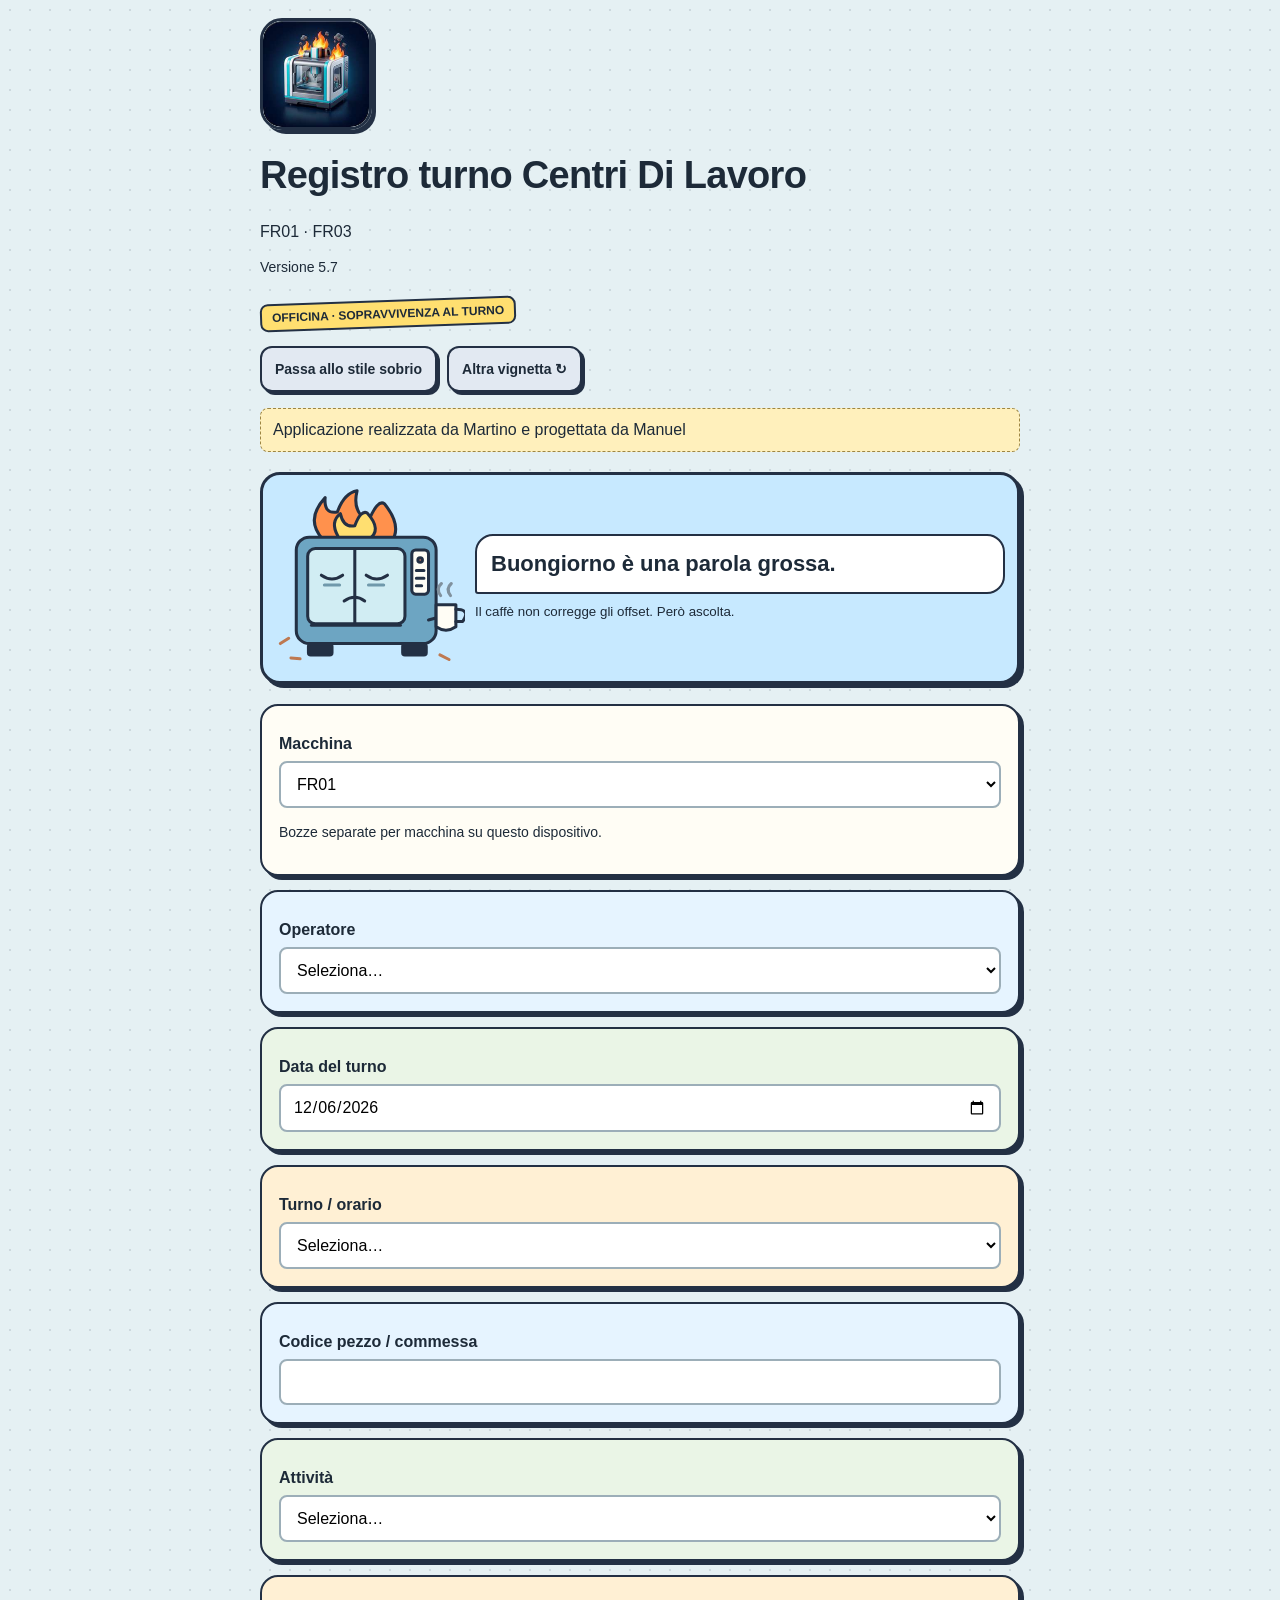
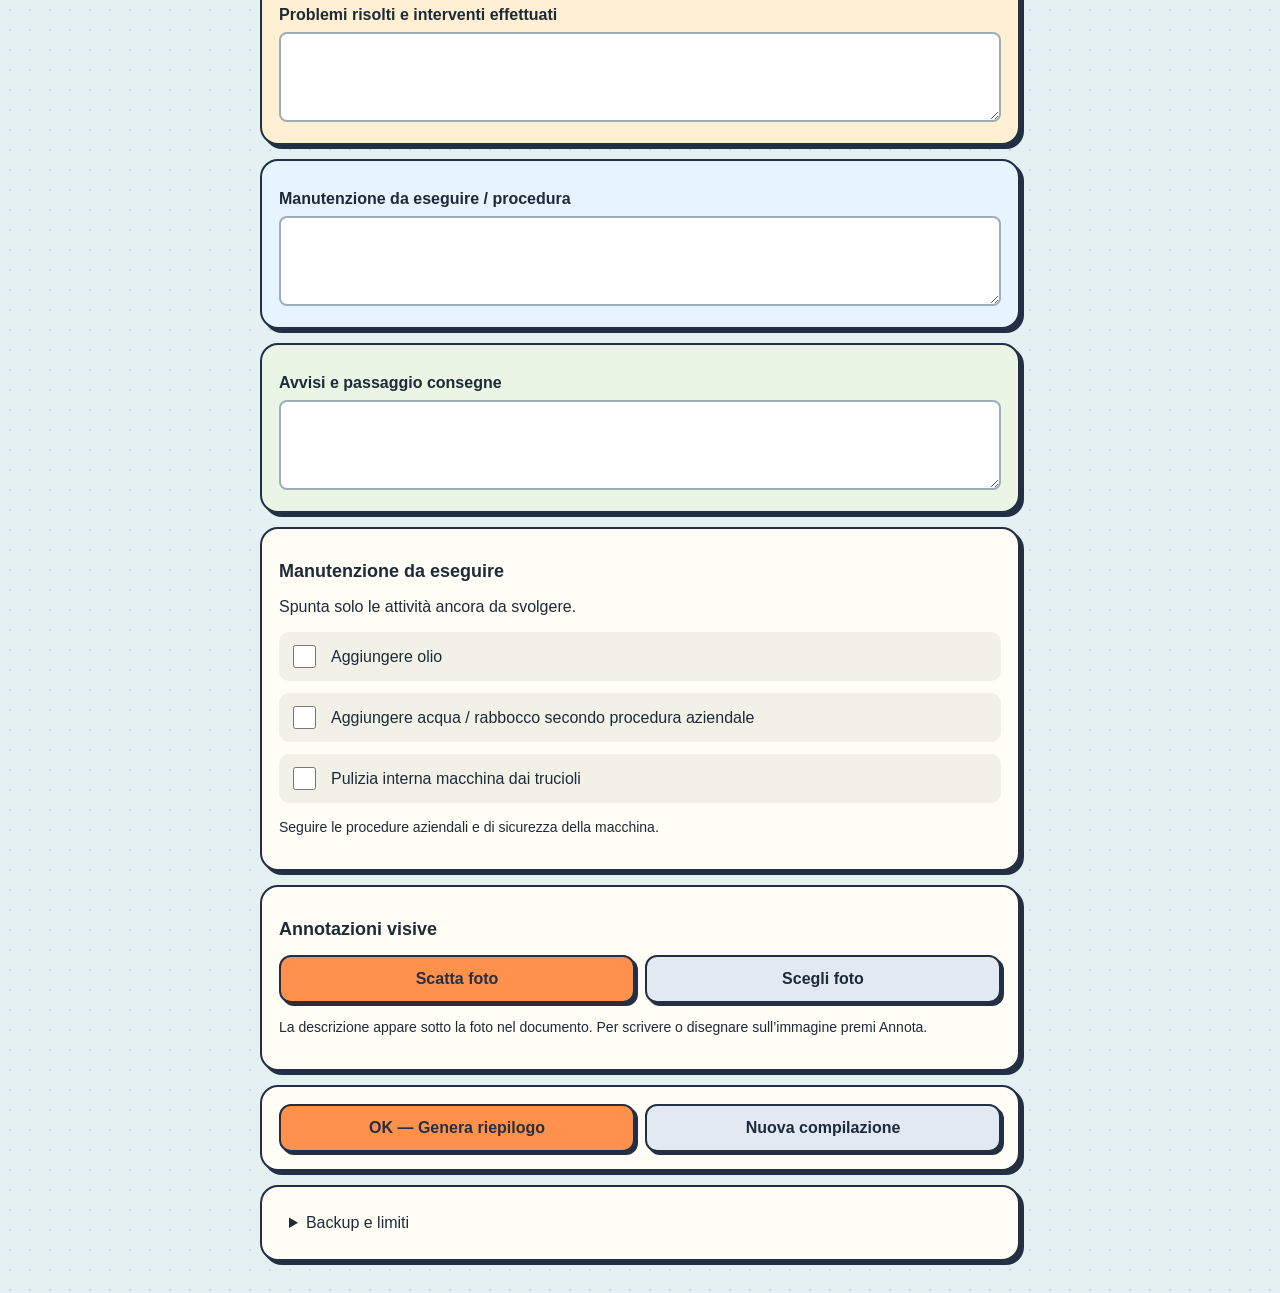
==== commit cbd99fc2: "style: tema cartoon officina reversibile senza modifiche alle funzioni" ====
--- a/index.html
+++ b/index.html
@@ -58,4 +58,4 @@
 $('backup').onclick=()=>{if(!$('editor').hidden)capture();download(JSON.stringify({version:5,active,data},null,2),'application/json','Backup-registro-'+today()+'.json');};$('restore').onclick=()=>$('restorefile').click();
 $('restorefile').onchange=async e=>{const f=e.target.files[0];if(!f)return;try{if(importing){status('Attendi il caricamento delle foto prima di importare un backup.');return;}if(f.size>25000000)throw Error();const s=JSON.parse(await f.text());if(!valid(s))throw Error();if(confirm('Sostituire entrambe le bozze locali con questo backup?')){data=s.data;active=['FR01','FR03'].includes(s.active)?s.active:'FR01';$('macchina').value=active;load();store();current=null;$('preview').hidden=true;$('editor').hidden=false;}}catch(e){status('Backup non valido o troppo grande: nessuna modifica effettuata.');}finally{e.target.value='';}};
 window.addEventListener('pagehide',()=>{if(!$('editor').hidden)capture();});
-</script></body></html>+</script><link rel="stylesheet" href="cartoon.css?v=1"><script src="cartoon.js?v=1"></script></body></html>
--- a/cartoon.css
+++ b/cartoon.css
@@ -0,0 +1 @@
+@media screen{body.cnc-cartoon{background-color:#e5f0f3;background-image:radial-gradient(#23304420 1px,transparent 1px);background-size:20px 20px}body.cnc-cartoon header h1{font-size:clamp(27px,6vw,38px);line-height:1.1;letter-spacing:-.7px}body.cnc-cartoon #registro-logo{border:3px solid #233044;box-shadow:4px 4px 0 #233044}body.cnc-cartoon #editor .card,body.cnc-cartoon #toolbar,body.cnc-cartoon details.card{border:2px solid #233044;border-radius:18px;box-shadow:4px 4px 0 #233044;background-color:#fffdf5}body.cnc-cartoon #fields .card:nth-child(3n+1){background:#e6f4ff}body.cnc-cartoon #fields .card:nth-child(3n+2){background:#eaf5e6}body.cnc-cartoon #fields .card:nth-child(3n){background:#fff0d4}body.cnc-cartoon #editor button,body.cnc-cartoon #toolbar button,body.cnc-cartoon details button,body.cnc-cartoon .theme-controls button{border:2px solid #233044;box-shadow:3px 3px 0 #233044;font-weight:750;border-radius:12px}body.cnc-cartoon #editor .primary{background:#ff914d;color:#233044}body.cnc-cartoon #editor button:active,body.cnc-cartoon #toolbar button:active{transform:translate(1px,1px);box-shadow:1px 1px 0 #233044}body.cnc-cartoon #intro{background:#fff0bc;border:1px dashed #9d8644}body.cnc-cartoon #editor input,body.cnc-cartoon #editor select,body.cnc-cartoon #editor textarea{border:2px solid #9caeb8}body.cnc-cartoon .check{background:#f1f1e8;padding:10px;border-radius:10px}body.cnc-cartoon #editor label:not(.check){font-weight:750}.theme-controls{display:flex;gap:10px;flex-wrap:wrap;margin:14px 0}.theme-controls button{font-size:14px}.cnc-hero{display:none}body.cnc-cartoon .cnc-hero{display:flex;align-items:center;gap:10px;border:3px solid #233044;border-radius:20px;padding:12px;background:#c7e9ff;box-shadow:4px 4px 0 #233044;margin:20px 0}.cnc-mascot{width:40%;max-width:190px;flex:none}.cnc-bubble{padding:14px;background:white;border:2px solid #233044;border-radius:18px 18px 18px 3px;font-size:clamp(16px,4vw,22px);font-weight:850;line-height:1.3}.cnc-hero-copy{flex:1}.cnc-hero-copy small{display:block;margin-top:9px;line-height:1.4}.cnc-sticker{display:none}body.cnc-cartoon .cnc-sticker{display:inline-block;margin:8px 0 4px;padding:5px 10px;border:2px solid #233044;border-radius:8px;background:#ffdf70;font-size:12px;font-weight:850;transform:rotate(-2deg)}body.cnc-cartoon #report{background:#fff;border:1px solid #c9d8e8;box-shadow:none}body.cnc-cartoon #status{background:#fffdf5;border-radius:8px;padding:6px}body.cnc-cartoon #status:empty{display:none}.theme-controls button:focus-visible{outline:3px solid #126cbd;outline-offset:3px}@media(max-width:380px){body.cnc-cartoon .cnc-hero{padding:8px;gap:7px}.cnc-bubble{padding:10px}}}@media print{.theme-controls,.cnc-hero,.cnc-sticker{display:none!important}}
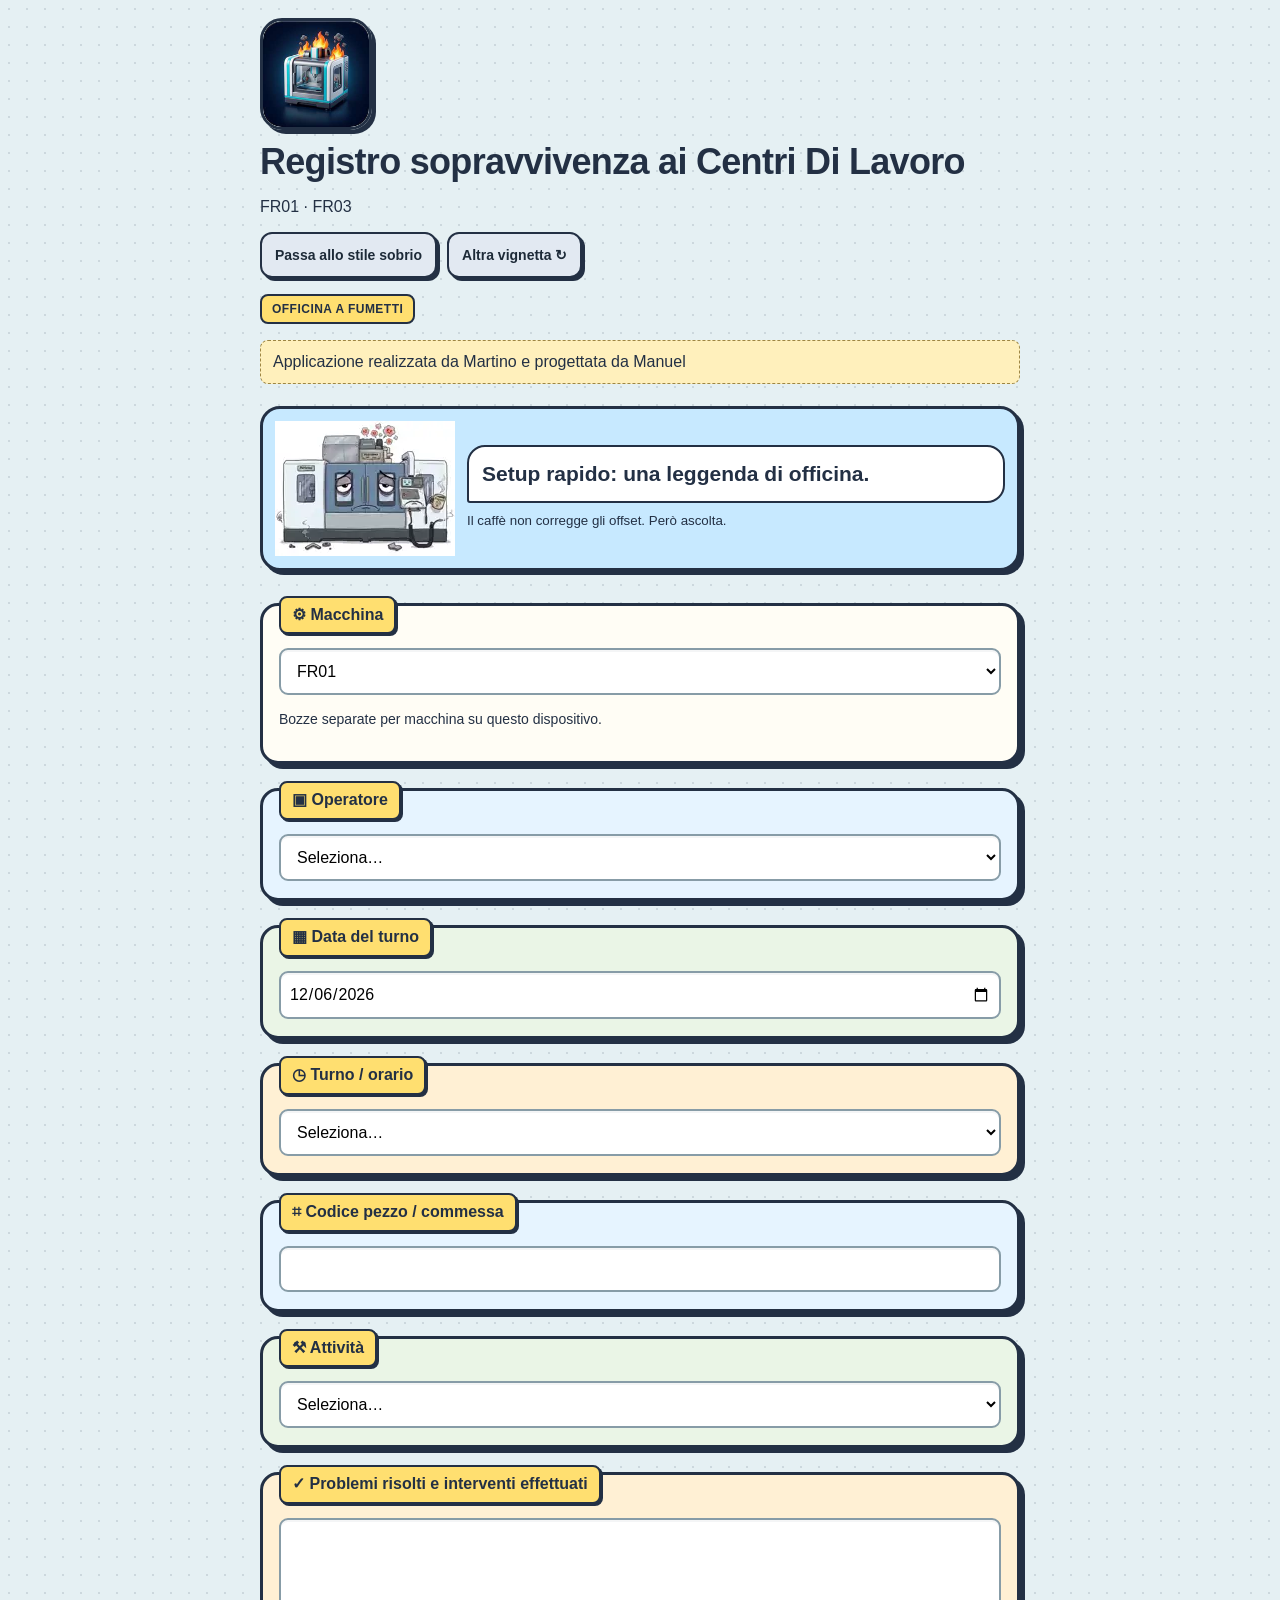
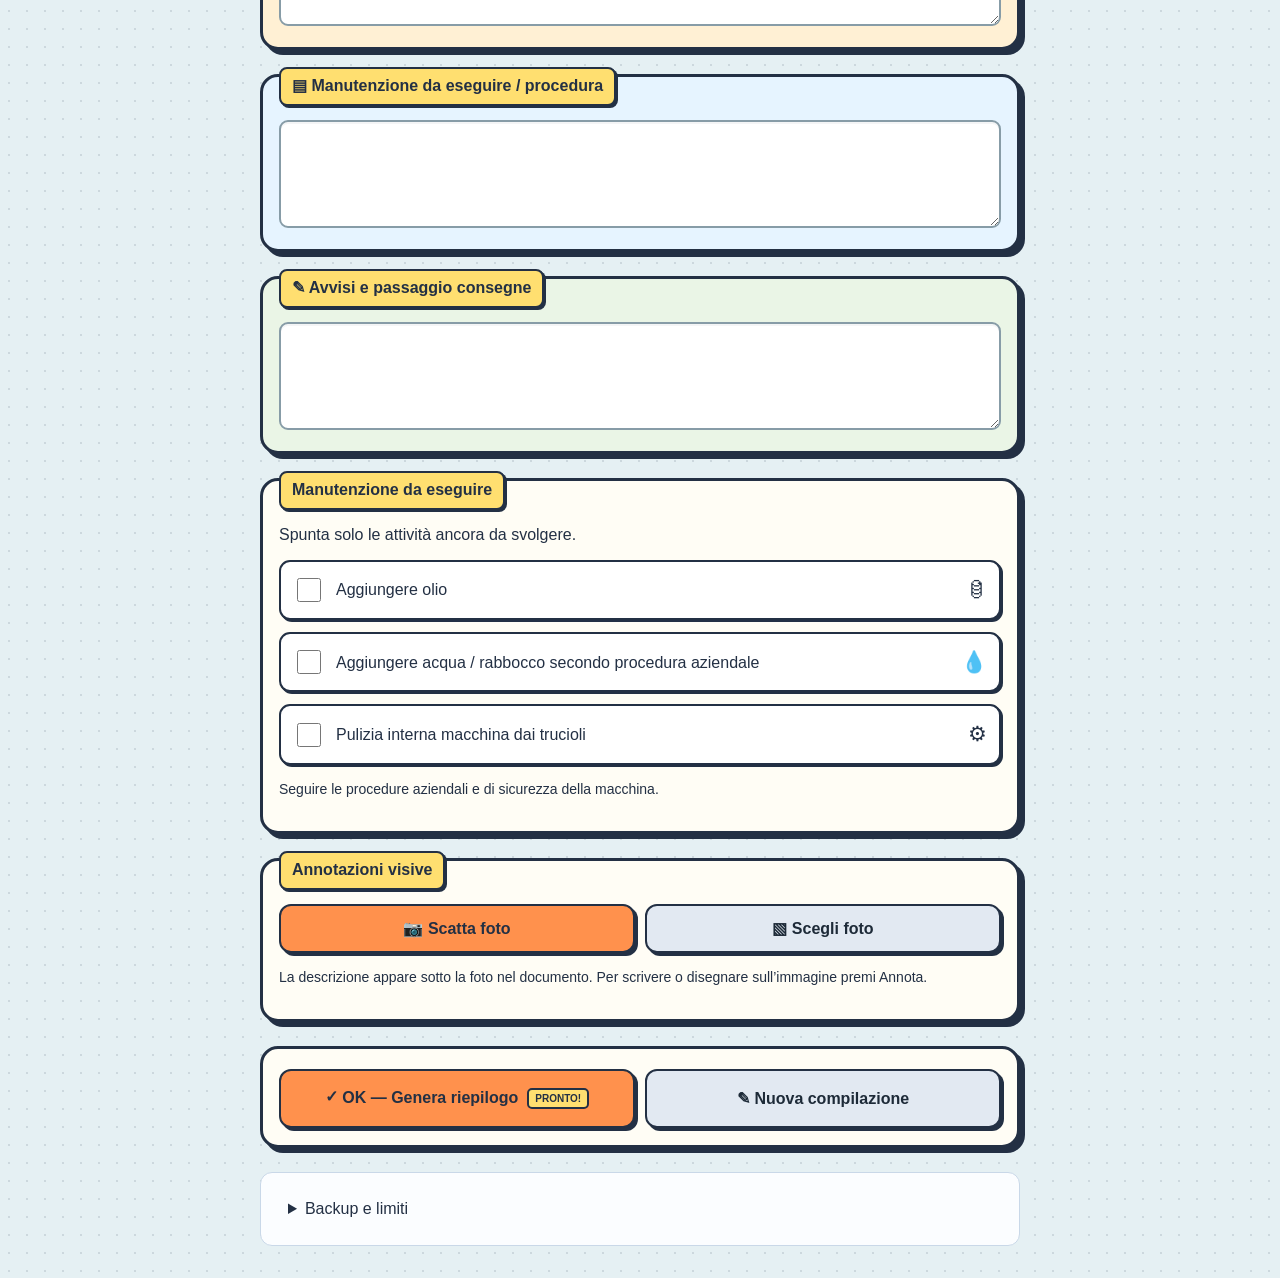
==== commit 1c436be6: "fix: salvataggio automatico silenzioso, errori visibili" ====
--- a/index.html
+++ b/index.html
@@ -1,6 +1,6 @@
 <!doctype html>
 <html lang="it"><head><meta charset="utf-8"><meta name="viewport" content="width=device-width,initial-scale=1"><meta name="theme-color" content="#1f5f8b"><title>Registro turno Centri Di Lavoro</title><link rel="icon" type="image/svg+xml" href="icons/icon-cnc.svg"><link rel="apple-touch-icon" sizes="180x180" href="icons/apple-touch-icon-cnc.png"><link rel="manifest" href="manifest.webmanifest"><style>
-*{box-sizing:border-box}body{margin:0;padding:18px;background:#d9e7f5;color:#1d2a38;font:16px Arial,sans-serif}main{max-width:760px;margin:auto}h1{font-size:25px}h2{font-size:18px}.card{background:#fbfdff;border:1px solid #c9d8e8;border-radius:12px;padding:17px;margin:14px 0}label{display:block;font-weight:600;margin:12px 0 8px}input,select,textarea{width:100%;min-width:0;max-width:100%;padding:12px;border:1px solid #b9c8d8;border-radius:8px;font:inherit;background:white}textarea{min-height:90px}button{border:0;border-radius:9px;padding:13px;font:inherit;background:#e2e9f2;color:#1d2a38;cursor:pointer;min-height:46px}.primary{background:#1f5f8b;color:white}.buttons{display:flex;gap:10px;flex-wrap:wrap}.buttons button{flex:1 1 160px}.check{display:flex;align-items:center;gap:12px;font-weight:normal}.check input{width:23px;height:23px}.muted,#status{font-size:14px;line-height:1.5}.notice{padding:12px;background:#fff2d6;border-radius:8px}.item{padding:12px 0;border-bottom:1px solid #dde5ee}.value{white-space:pre-wrap;overflow-wrap:anywhere}summary{cursor:pointer;padding:10px}[hidden]{display:none!important}#fields .card:nth-child(3n+1){background:#e9f2fc}#fields .card:nth-child(3n+2){background:#e9f7ef}#fields .card:nth-child(3n){background:#fdf4e3}.photo-grid{display:grid;grid-template-columns:repeat(auto-fit,minmax(min(200px,100%),1fr));gap:12px}.photo{min-width:0}.photo img{width:100%;height:auto;border-radius:8px}#report{min-width:0;overflow-wrap:anywhere}#report figure{margin:16px 0;max-width:100%;break-inside:avoid}#report img{display:block;max-width:100%;width:100%;height:auto;border-radius:8px}figcaption{white-space:pre-wrap;overflow-wrap:anywhere;margin-top:8px;line-height:1.5}#photo-editor{position:fixed;inset:0;z-index:10;background:#152331;color:white;padding:12px;overflow:auto}canvas{display:block;max-width:100%;height:auto;margin:auto;touch-action:none;background:white}#tools,#text-panel{background:#fbfdff;color:#1d2a38;padding:10px;border-radius:8px;margin:10px 0}#tools .row{display:flex;gap:12px;flex-wrap:wrap}#tools .row label{flex:1;min-width:100px}input[type=color]{height:46px}#share{background:#15803d;color:white;display:flex;align-items:center;justify-content:center;gap:10px}#share svg{width:26px;height:26px;flex:none}button:disabled{opacity:.5}#registro-logo{display:block;width:112px;height:112px;object-fit:contain;border-radius:22px;margin-bottom:12px}@media print{body{background:white;padding:0}header,#editor,#toolbar,#status,details,#intro,noscript,#photo-editor{display:none!important}#preview{display:block!important}.card{border:0;padding:0}#report figure{break-inside:avoid}#report img{max-height:240mm;object-fit:contain}}
+*{box-sizing:border-box}body{margin:0;padding:18px;background:#d9e7f5;color:#1d2a38;font:16px Arial,sans-serif}main{max-width:760px;margin:auto}h1{font-size:25px}h2{font-size:18px}.card{background:#fbfdff;border:1px solid #c9d8e8;border-radius:12px;padding:17px;margin:14px 0}label{display:block;font-weight:600;margin:12px 0 8px}input,select,textarea{width:100%;min-width:0;max-width:100%;padding:12px;border:1px solid #b9c8d8;border-radius:8px;font:inherit;background:white}textarea{min-height:90px}button{border:0;border-radius:9px;padding:13px;font:inherit;background:#e2e9f2;color:#1d2a38;cursor:pointer;min-height:46px}.primary{background:#1f5f8b;color:white}.buttons{display:flex;gap:10px;flex-wrap:wrap}.buttons button{flex:1 1 160px}.check{display:flex;align-items:center;gap:12px;font-weight:normal}.check input{width:23px;height:23px}.muted,#status{font-size:14px;line-height:1.5}#status:empty{display:none}.notice{padding:12px;background:#fff2d6;border-radius:8px}.item{padding:12px 0;border-bottom:1px solid #dde5ee}.value{white-space:pre-wrap;overflow-wrap:anywhere}summary{cursor:pointer;padding:10px}[hidden]{display:none!important}#fields .card:nth-child(3n+1){background:#e9f2fc}#fields .card:nth-child(3n+2){background:#e9f7ef}#fields .card:nth-child(3n){background:#fdf4e3}.photo-grid{display:grid;grid-template-columns:repeat(auto-fit,minmax(min(200px,100%),1fr));gap:12px}.photo{min-width:0}.photo img{width:100%;height:auto;border-radius:8px}#report{min-width:0;overflow-wrap:anywhere}#report figure{margin:16px 0;max-width:100%;break-inside:avoid}#report img{display:block;max-width:100%;width:100%;height:auto;border-radius:8px}figcaption{white-space:pre-wrap;overflow-wrap:anywhere;margin-top:8px;line-height:1.5}#photo-editor{position:fixed;inset:0;z-index:10;background:#152331;color:white;padding:12px;overflow:auto}canvas{display:block;max-width:100%;height:auto;margin:auto;touch-action:none;background:white}#tools,#text-panel{background:#fbfdff;color:#1d2a38;padding:10px;border-radius:8px;margin:10px 0}#tools .row{display:flex;gap:12px;flex-wrap:wrap}#tools .row label{flex:1;min-width:100px}input[type=color]{height:46px}#share{background:#15803d;color:white;display:flex;align-items:center;justify-content:center;gap:10px}#share svg{width:26px;height:26px;flex:none}button:disabled{opacity:.5}#registro-logo{display:block;width:112px;height:112px;object-fit:contain;border-radius:22px;margin-bottom:12px}@media print{body{background:white;padding:0}header,#editor,#toolbar,#status,details,#intro,noscript,#photo-editor{display:none!important}#preview{display:block!important}.card{border:0;padding:0}#report figure{break-inside:avoid}#report img{max-height:240mm;object-fit:contain}}
 </style></head><body><main><header><img id="registro-logo" src="icons/icon-cnc-192.png" alt="Logo Registro turno: centro CNC con fiamme" width="112" height="112"><h1>Registro turno Centri Di Lavoro</h1><p>FR01 · FR03</p><p class="muted">Versione 5.7</p></header><noscript>Attiva JavaScript e apri l’app nel browser.</noscript><p id="intro" class="notice">Applicazione realizzata da Martino e progettata da Manuel</p><p id="status" role="status" aria-live="polite"></p><div id="editor"><section class="card"><label for="macchina">Macchina</label><select id="macchina"><option>FR01</option><option>FR03</option></select><p class="muted">Bozze separate per macchina su questo dispositivo.</p></section><div id="fields"></div><section class="card"><h2>Manutenzione da eseguire</h2><p>Spunta solo le attività ancora da svolgere.</p><div id="checks"></div><p class="muted">Seguire le procedure aziendali e di sicurezza della macchina.</p></section><section class="card"><h2>Annotazioni visive</h2><div class="buttons"><button id="camera" class="primary">Scatta foto</button><button id="gallery">Scegli foto</button></div><input id="camera-input" type="file" accept="image/*" capture="environment" hidden><input id="gallery-input" type="file" accept="image/*" multiple hidden><p class="muted">La descrizione appare sotto la foto nel documento. Per scrivere o disegnare sull’immagine premi Annota.</p><div id="photos" class="photo-grid"></div></section><section class="card buttons"><button id="generate" class="primary">OK — Genera riepilogo</button><button id="reset">Nuova compilazione</button></section></div><div id="preview" hidden><article id="report" class="card"></article><section id="toolbar" class="card"><h2>Salva e condividi il riepilogo</h2><div class="buttons"><button id="share"><svg viewBox="0 0 32 32" aria-hidden="true" fill="currentColor"><path d="M16 .8A15.1 15.1 0 0 0 2.9 23.4L.8 31.2l8-2.1A15.2 15.2 0 1 0 16 .8zm0 27.8a12.5 12.5 0 0 1-6.4-1.8l-.5-.3-4.7 1.2 1.2-4.6-.3-.5A12.6 12.6 0 1 1 16 28.6zm6.9-9.4c-.4-.2-2.2-1.1-2.6-1.2-.3-.1-.6-.2-.8.2-.3.4-1 1.2-1.2 1.4-.2.2-.4.3-.8.1-.4-.2-1.6-.6-3-1.9-1.1-1-1.9-2.2-2.1-2.6-.2-.4 0-.6.2-.8l.6-.7.4-.6c.1-.2 0-.5 0-.7l-1.2-2.8c-.3-.7-.6-.6-.8-.6h-.7c-.3 0-.7.1-1 .5-.4.4-1.3 1.3-1.3 3.1s1.4 3.6 1.6 3.9c.2.3 2.8 4.3 6.8 6 .9.4 1.7.6 2.2.8.9.3 1.7.2 2.3.1.7-.1 2.2-.9 2.5-1.8.3-.9.3-1.7.2-1.8-.1-.2-.3-.3-.7-.5z"/></svg>Condividi WhatsApp</button><button id="save">Salva documento</button><button id="print">Stampa / PDF</button><button id="edit">Torna alla compilazione</button></div><p class="muted">Solo documento HTML completo con foto e descrizioni. Nel menu del telefono scegli WhatsApp e conferma destinatario e invio. Se il file non è condivisibile da questo browser, salvalo e allegalo manualmente. Nessuna conversione in testo.</p></section></div><div id="photo-editor" hidden role="dialog" aria-modal="true" aria-label="Annota foto"><h2>Annota foto — 5.7</h2><p id="editor-hint" aria-live="polite">Seleziona / Sposta: tocca una scritta e trascinala.</p><canvas id="canvas"></canvas><div id="tools"><div class="buttons"><button id="add-text" class="primary">Aggiungi scritta</button><button id="edit-text">Modifica scritta selezionata</button></div><div class="row"><label>Modalità<select id="tool"><option value="select">Seleziona / Sposta</option><option value="brush">Pennello</option><option value="arrow">Freccia</option><option value="circle">Cerchio</option><option value="rect">Rettangolo</option></select></label><label>Colore<input id="color" type="color" value="#e11d48"></label><label>Spessore disegno<input id="size" type="range" min="2" max="24" value="6"></label></div><div id="text-panel" hidden><label for="image-text">Scritta sull’immagine</label><input id="image-text" maxlength="500" placeholder="Scrivi qui"><label for="font-size">Dimensione scritta</label><input id="font-size" type="range" min="12" max="80" value="24"><div class="buttons"><button id="apply-text" class="primary">Conferma scritta</button><button id="cancel-text">Annulla</button></div></div><div class="buttons"><button id="delete-object">Elimina selezionato</button><button id="undo">Annulla ultima modifica</button><button id="save-photo" class="primary">Salva annotazioni</button><button id="cancel-photo">Chiudi senza salvare</button></div><p class="muted">Le nuove scritte si possono selezionare e trascinare. Il pennello disegna solo quando lo scegli. Le vecchie scritte già impresse nella foto non sono separabili dall’immagine.</p></div></div><details class="card"><summary>Backup e limiti</summary><p>Bozze e foto restano nel browser: nessuna sincronizzazione o archivio centrale. Cancellando i dati del browser puoi perderle. Esporta copie importanti. L’apertura offline non è garantita.</p><div class="buttons"><button id="backup">Esporta backup bozze</button><button id="restore">Importa backup bozze</button></div><input id="restorefile" type="file" accept="application/json,.json" hidden><p>Il backup JSON serve al ripristino. Non pubblicare documenti compilati o backup nel repository pubblico.</p></details></main><script>
 'use strict';
 const $=id=>document.getElementById(id),TITLE='Registro turno Centri Di Lavoro',KEY='registro-cdl-v5';
@@ -17,7 +17,7 @@
 function valid(s){return s&&s.version===5&&s.data&&['FR01','FR03'].every(m=>{const d=s.data[m];return d&&typeof d==='object'&&!Array.isArray(d)&&keys.every(k=>d[k]===undefined||typeof d[k]==='string')&&Object.keys(checks).every(k=>d[k]===undefined||typeof d[k]==='boolean')&&(d.photos===undefined||Array.isArray(d.photos)&&d.photos.every(p=>typeof p==='string'?imageOK(p):p&&imageOK(p.src)&&(p.caption===undefined||typeof p.caption==='string')&&(p.annotationModel===undefined||modelOK(p.annotationModel))));});}
 try{const s=JSON.parse(localStorage.getItem(KEY)||'null');if(valid(s)){data=s.data;active=['FR01','FR03'].includes(s.active)?s.active:'FR01';}}catch(e){}
 function photos(machine=active){const d=data[machine];if(!Array.isArray(d.photos))d.photos=[];d.photos=d.photos.map(p=>typeof p==='string'?{src:p,caption:''}:p);return d.photos;}
-function store(){try{localStorage.setItem(KEY,JSON.stringify({version:5,active,data}));status('Bozza e foto salvate in questo browser.');return true;}catch(e){status('ATTENZIONE: salvataggio non riuscito o memoria piena. Esporta un backup prima di uscire.');return false;}}
+function store(){try{localStorage.setItem(KEY,JSON.stringify({version:5,active,data}));status('');return true;}catch(e){status('ATTENZIONE: salvataggio non riuscito o memoria piena. Esporta un backup prima di uscire.');return false;}}
 function capture(){keys.forEach(k=>data[active][k]=$(k).value);Object.keys(checks).forEach(k=>data[active][k]=$(k).checked);return store();}
 function load(){keys.forEach(k=>$(k).value=data[active][k]||'');Object.keys(checks).forEach(k=>$(k).checked=!!data[active][k]);if(!$('data').value)$('data').value=today();renderPhotos();}
 function renderPhotos(){const root=$('photos');root.replaceChildren();photos().forEach((p,i)=>{const card=document.createElement('div');card.className='photo';const img=document.createElement('img');img.src=p.src;img.alt='Foto '+(i+1);const l=document.createElement('label');l.textContent='Descrizione foto '+(i+1)+' — sotto l’immagine';const t=document.createElement('textarea');t.value=p.caption||'';t.placeholder='Facoltativa: descrive la foto nel documento, non scrive sull’immagine';t.oninput=()=>{p.caption=t.value;store();};l.append(t);const buttons=document.createElement('div');buttons.className='buttons';const a=document.createElement('button');a.textContent='Annota immagine';a.onclick=()=>openPhoto(i);const r=document.createElement('button');r.textContent='Elimina';r.onclick=()=>{if(confirm('Eliminare foto e descrizione?')){photos().splice(i,1);renderPhotos();store();}};buttons.append(a,r);card.append(img,l,buttons);root.append(card);});}
--- a/cartoon.css
+++ b/cartoon.css
@@ -1 +1,28 @@
-@media screen{body.cnc-cartoon{background-color:#e5f0f3;background-image:radial-gradient(#23304420 1px,transparent 1px);background-size:20px 20px}body.cnc-cartoon header h1{font-size:clamp(27px,6vw,38px);line-height:1.1;letter-spacing:-.7px}body.cnc-cartoon #registro-logo{border:3px solid #233044;box-shadow:4px 4px 0 #233044}body.cnc-cartoon #editor .card,body.cnc-cartoon #toolbar,body.cnc-cartoon details.card{border:2px solid #233044;border-radius:18px;box-shadow:4px 4px 0 #233044;background-color:#fffdf5}body.cnc-cartoon #fields .card:nth-child(3n+1){background:#e6f4ff}body.cnc-cartoon #fields .card:nth-child(3n+2){background:#eaf5e6}body.cnc-cartoon #fields .card:nth-child(3n){background:#fff0d4}body.cnc-cartoon #editor button,body.cnc-cartoon #toolbar button,body.cnc-cartoon details button,body.cnc-cartoon .theme-controls button{border:2px solid #233044;box-shadow:3px 3px 0 #233044;font-weight:750;border-radius:12px}body.cnc-cartoon #editor .primary{background:#ff914d;color:#233044}body.cnc-cartoon #editor button:active,body.cnc-cartoon #toolbar button:active{transform:translate(1px,1px);box-shadow:1px 1px 0 #233044}body.cnc-cartoon #intro{background:#fff0bc;border:1px dashed #9d8644}body.cnc-cartoon #editor input,body.cnc-cartoon #editor select,body.cnc-cartoon #editor textarea{border:2px solid #9caeb8}body.cnc-cartoon .check{background:#f1f1e8;padding:10px;border-radius:10px}body.cnc-cartoon #editor label:not(.check){font-weight:750}.theme-controls{display:flex;gap:10px;flex-wrap:wrap;margin:14px 0}.theme-controls button{font-size:14px}.cnc-hero{display:none}body.cnc-cartoon .cnc-hero{display:flex;align-items:center;gap:10px;border:3px solid #233044;border-radius:20px;padding:12px;background:#c7e9ff;box-shadow:4px 4px 0 #233044;margin:20px 0}.cnc-mascot{width:40%;max-width:190px;flex:none}.cnc-bubble{padding:14px;background:white;border:2px solid #233044;border-radius:18px 18px 18px 3px;font-size:clamp(16px,4vw,22px);font-weight:850;line-height:1.3}.cnc-hero-copy{flex:1}.cnc-hero-copy small{display:block;margin-top:9px;line-height:1.4}.cnc-sticker{display:none}body.cnc-cartoon .cnc-sticker{display:inline-block;margin:8px 0 4px;padding:5px 10px;border:2px solid #233044;border-radius:8px;background:#ffdf70;font-size:12px;font-weight:850;transform:rotate(-2deg)}body.cnc-cartoon #report{background:#fff;border:1px solid #c9d8e8;box-shadow:none}body.cnc-cartoon #status{background:#fffdf5;border-radius:8px;padding:6px}body.cnc-cartoon #status:empty{display:none}.theme-controls button:focus-visible{outline:3px solid #126cbd;outline-offset:3px}@media(max-width:380px){body.cnc-cartoon .cnc-hero{padding:8px;gap:7px}.cnc-bubble{padding:10px}}}@media print{.theme-controls,.cnc-hero,.cnc-sticker{display:none!important}}+/* Restyling 7.0. Solo interfaccia a schermo; dati, report e logica invariati. */
+@media screen{
+.theme-controls{display:flex;gap:10px;flex-wrap:wrap;margin:16px 0}.theme-controls button{font-size:14px;min-height:46px}.theme-controls button:focus-visible{outline:3px solid #126cbd;outline-offset:3px}body:not(.cnc-cartoon) header .theme-controls>button:nth-of-type(2){display:none!important}
+.cnc-hero,.cnc-sticker{display:none}.cnc-hero-copy{flex:1;min-width:0}.cnc-hero-copy small{display:block;margin-top:9px;line-height:1.4}
+#editor,#fields,#editor .card{min-width:0}#editor .card{box-sizing:border-box;max-width:100%}#editor input,#editor select,#editor textarea{box-sizing:border-box;min-width:0;min-inline-size:0;max-width:100%;width:100%}#editor input[type=date]{display:block;-webkit-appearance:none;appearance:none;inline-size:100%;min-inline-size:0;max-inline-size:100%;min-height:48px;padding:12px 8px}#editor input[type=date]::-webkit-date-and-time-value{min-width:0;text-align:left}#editor .check input[type=checkbox]{width:24px;height:24px;flex:0 0 24px;accent-color:#1f5f8b}#editor .check{min-width:0;line-height:1.45}#editor label,#editor h2{overflow-wrap:anywhere}#editor button{min-height:48px}
+header::after{display:block;width:fit-content;margin:12px 0 16px;padding:6px 10px;font-size:12px;font-weight:700;letter-spacing:.04em;content:'REGISTRO TECNICO · RESTYLING 7.0';color:#285363;border:1px solid #bdcdd2;border-radius:4px;background:#fff}body.cnc-cartoon header::after{content:'OFFICINA A FUMETTI · RESTYLING 7.0';color:#233044;border:2px solid #233044;border-radius:8px;background:#ffdf70}
+body.cnc-cartoon{background-color:#e5f0f3;background-image:radial-gradient(#23304420 1px,transparent 1px);background-size:18px 18px;color:#233044}body.cnc-cartoon header h1{font-family:'Trebuchet MS','Arial Rounded MT Bold',Arial,sans-serif;font-size:clamp(27px,6vw,36px);font-weight:900;line-height:1.1;letter-spacing:-.7px}body.cnc-cartoon #registro-logo{border:3px solid #233044;box-shadow:4px 4px 0 #233044}
+body.cnc-cartoon #editor .card{position:relative;border:3px solid #233044;border-radius:18px;box-shadow:5px 5px 0 #233044;background:#fffdf5;padding:20px 16px 17px;margin:24px 0}body.cnc-cartoon #fields .card:nth-child(3n+1){background:#e6f4ff}body.cnc-cartoon #fields .card:nth-child(3n+2){background:#eaf5e6}body.cnc-cartoon #fields .card:nth-child(3n){background:#fff0d4}
+body.cnc-cartoon #editor label:not(.check),body.cnc-cartoon #editor .card>h2{display:table;max-width:100%;margin:-30px 0 14px;padding:7px 11px;background:#ffdf70;border:2px solid #233044;border-radius:8px;box-shadow:2px 2px 0 #233044;font-family:'Trebuchet MS',Arial,sans-serif;font-size:16px;font-weight:800;line-height:1.3}body.cnc-cartoon #editor .photo label{display:block;margin:12px 0 8px;padding:0;background:none;border:0;box-shadow:none;font:inherit}
+body.cnc-cartoon #editor label[for=macchina]::before{content:'⚙ ';}body.cnc-cartoon #editor label[for=operatore]::before{content:'▣ ';}body.cnc-cartoon #editor label[for=data]::before{content:'▦ ';}body.cnc-cartoon #editor label[for=turno]::before{content:'◷ ';}body.cnc-cartoon #editor label[for=codice]::before{content:'⌗ ';}body.cnc-cartoon #editor label[for=attivita]::before{content:'⚒ ';}body.cnc-cartoon #editor label[for=risolti]::before{content:'✓ ';}body.cnc-cartoon #editor label[for=procedura]::before{content:'▤ ';}body.cnc-cartoon #editor label[for=avvisi]::before{content:'✎ ';}
+body.cnc-cartoon #editor input:not([type=checkbox]),body.cnc-cartoon #editor select,body.cnc-cartoon #editor textarea{border:2px solid #879ca7;border-radius:9px;background:#fff;font-size:16px;box-shadow:inset 0 2px 0 #2330440c}body.cnc-cartoon #editor textarea{min-height:108px}body.cnc-cartoon #editor input:focus-visible,body.cnc-cartoon #editor select:focus-visible,body.cnc-cartoon #editor textarea:focus-visible{outline:3px solid #1672a0;outline-offset:2px}
+body.cnc-cartoon #editor button,body.cnc-cartoon .theme-controls button{border:2px solid #233044;box-shadow:3px 3px 0 #233044;font-family:'Trebuchet MS',Arial,sans-serif;font-weight:800;border-radius:12px}body.cnc-cartoon #editor .primary{background:#ff914d;color:#233044}body.cnc-cartoon #editor button:active{transform:translate(1px,1px);box-shadow:1px 1px 0 #233044}body.cnc-cartoon #camera::before{content:'📷 ';}body.cnc-cartoon #gallery::before{content:'▧ ';}body.cnc-cartoon #generate::before{content:'✓ ';}body.cnc-cartoon #generate::after{content:'PRONTO!';display:inline-block;margin:4px 0 4px 9px;padding:3px 6px;border:2px solid #233044;border-radius:5px;background:#ffdf70;font-size:10px;vertical-align:middle}body.cnc-cartoon #reset::before{content:'✎ ';}
+body.cnc-cartoon #checks .check{position:relative;display:flex;gap:12px;padding:13px 12px;margin:12px 0;border:2px solid #233044;border-radius:11px;background:#fff;box-shadow:2px 2px 0 #233044}body.cnc-cartoon #checks .check:has(input:checked){background:#fff0bc}body.cnc-cartoon #checks .check::after{flex:none;margin-left:auto;align-self:center;font-size:21px}body.cnc-cartoon #checks .check:nth-child(1)::after{content:'🛢';}body.cnc-cartoon #checks .check:nth-child(2)::after{content:'💧';}body.cnc-cartoon #checks .check:nth-child(3)::after{content:'⚙';}body.cnc-cartoon #checks input{accent-color:#9a4d10}
+body.cnc-cartoon .cnc-hero{display:flex;align-items:center;gap:12px;border:3px solid #233044;border-radius:20px;padding:12px;background:#c7e9ff;box-shadow:4px 4px 0 #233044;margin:22px 0 32px}.cnc-mascot{width:40%;max-width:180px;height:auto;object-fit:contain;flex:none}.cnc-bubble{position:relative;padding:13px;background:white;border:2px solid #233044;border-radius:18px 18px 18px 3px;font-family:'Trebuchet MS',Arial,sans-serif;font-size:clamp(16px,4vw,21px);font-weight:800;line-height:1.35;overflow-wrap:anywhere}body.cnc-cartoon .cnc-sticker{display:inline-block;margin:8px 0 4px;padding:5px 10px;border:2px solid #233044;border-radius:8px;background:#ffdf70;font-size:12px;font-weight:800}body.cnc-cartoon #intro{background:#fff0bc;border:1px dashed #9d8644}body.cnc-cartoon #status:not(:empty){background:#fffdf5;border-radius:8px;padding:8px}
+body:not(.cnc-cartoon){background:#edf0f2;background-image:none;color:#24333c}body:not(.cnc-cartoon) header{border-bottom:2px solid #285363;padding:0 0 12px;margin-bottom:18px}body:not(.cnc-cartoon) header h1{font:700 24px/1.25 Arial,sans-serif;letter-spacing:.02em}body:not(.cnc-cartoon) #registro-logo{width:72px;height:72px;border-radius:10px;margin-bottom:10px}body:not(.cnc-cartoon) #intro{background:#f7f9fa;border:1px solid #cbd5da;border-left:3px solid #285363;border-radius:4px;color:#43545f;font-size:13px}
+body:not(.cnc-cartoon) #editor .card{background:#fff!important;border:1px solid #c8d2d8;border-radius:5px;box-shadow:none;padding:16px;margin:12px 0}body:not(.cnc-cartoon) #editor label:not(.check){font-size:13px;font-weight:700;line-height:1.4;color:#344d5a;margin:8px 0}body:not(.cnc-cartoon) #editor .card>h2{font-size:16px;line-height:1.4;color:#285363;border-bottom:1px solid #dce3e7;padding-bottom:10px;margin-top:0}body:not(.cnc-cartoon) #editor input:not([type=checkbox]),body:not(.cnc-cartoon) #editor select,body:not(.cnc-cartoon) #editor textarea{border:1px solid #aebec7;border-radius:4px;font:16px/1.4 Arial,sans-serif;background:#fff;padding:11px}body:not(.cnc-cartoon) #editor textarea{min-height:110px}body:not(.cnc-cartoon) #codice{font-family:ui-monospace,SFMono-Regular,Consolas,monospace!important}body:not(.cnc-cartoon) #editor .muted{font-size:12px;color:#536773}body:not(.cnc-cartoon) #editor input:focus-visible,body:not(.cnc-cartoon) #editor select:focus-visible,body:not(.cnc-cartoon) #editor textarea:focus-visible{outline:2px solid #285363;outline-offset:2px}
+body:not(.cnc-cartoon) #cnc-sober-photo{display:flex!important;align-items:center;justify-content:flex-start;gap:16px;padding:12px!important;margin:16px 0!important;border:1px solid #c8d2d8!important;border-radius:5px!important;background:#fff!important}body:not(.cnc-cartoon) #cnc-sober-photo img{width:36%!important;max-width:150px!important;height:auto!important;margin:0!important;flex:none}body:not(.cnc-cartoon) #cnc-sober-photo::after{content:'CENTRO DI LAVORO / Passaggio consegne';font-size:13px;font-weight:700;line-height:1.6;color:#285363;max-width:180px}
+body:not(.cnc-cartoon) #editor>.card:has(>label[for=macchina])::before,body:not(.cnc-cartoon) #fields>.card:has(>#codice)::before,body:not(.cnc-cartoon) #fields>.card:has(>#risolti)::before,body:not(.cnc-cartoon) #editor>.card:has(>#checks)::before{display:block;margin:0 0 13px;padding:0 0 9px;border-bottom:1px solid #dce3e7;color:#285363;font-size:11px;font-weight:800;letter-spacing:.07em}body:not(.cnc-cartoon) #editor>.card:has(>label[for=macchina])::before{content:'01 · IDENTIFICAZIONE TURNO'}body:not(.cnc-cartoon) #fields>.card:has(>#codice)::before{content:'02 · LAVORAZIONE'}body:not(.cnc-cartoon) #fields>.card:has(>#risolti)::before{content:'03 · INTERVENTI E CONSEGNE'}body:not(.cnc-cartoon) #editor>.card:has(>#checks)::before{content:'04 · MANUTENZIONE E FOTO'}
+body:not(.cnc-cartoon) #checks .check{display:flex;align-items:center;gap:12px;padding:12px 0;margin:0;border-bottom:1px solid #e0e6e9;font-size:15px;background:none;border-radius:0}body:not(.cnc-cartoon) #checks .check:has(input:checked){background:#fff5de}body:not(.cnc-cartoon) #editor button,body:not(.cnc-cartoon) .theme-controls button{border:1px solid #b6c5cd;border-radius:5px;box-shadow:none;font:600 15px/1.4 Arial,sans-serif;background:#f1f5f7;color:#263e4b}body:not(.cnc-cartoon) #editor #generate{background:#285363;border-color:#285363;color:white}body:not(.cnc-cartoon) #editor #camera{background:#f1f5f7;color:#263e4b}body:not(.cnc-cartoon) #camera::before{content:'▣ ';}body:not(.cnc-cartoon) #gallery::before{content:'▧ ';}body:not(.cnc-cartoon) #reset{background:#fff;color:#536773}body:not(.cnc-cartoon) #editor .card.buttons{border-top:2px solid #285363}
+@media(max-width:380px){body.cnc-cartoon #editor .card{padding-left:12px;padding-right:12px}.cnc-bubble{padding:10px}.cnc-hero-copy small{font-size:11px}body.cnc-cartoon #checks .check::after{font-size:16px}body:not(.cnc-cartoon) #cnc-sober-photo{gap:10px}body:not(.cnc-cartoon) #cnc-sober-photo::after{font-size:11px}}
+}
+@media print{.theme-controls,.cnc-hero,.cnc-sticker,header::after{display:none!important}}
+/* Nessuna indicazione di versione visibile nell intestazione. */
+header>p.muted{display:none!important}
+@media screen{header::after{content:'REGISTRO TECNICO'}body.cnc-cartoon header::after{content:'OFFICINA A FUMETTI'}}
+/* Intestazione visiva Cartoon; titolo Tecnica e report invariati. */
+body.cnc-cartoon header .cnc-sticker{display:none!important}
+@media screen{body.cnc-cartoon header h1{font-size:0;line-height:0}body.cnc-cartoon header h1::before{content:'Registro sopravvivenza ai Centri Di Lavoro';display:block;font-size:clamp(27px,6vw,36px);line-height:1.1;overflow-wrap:break-word}}
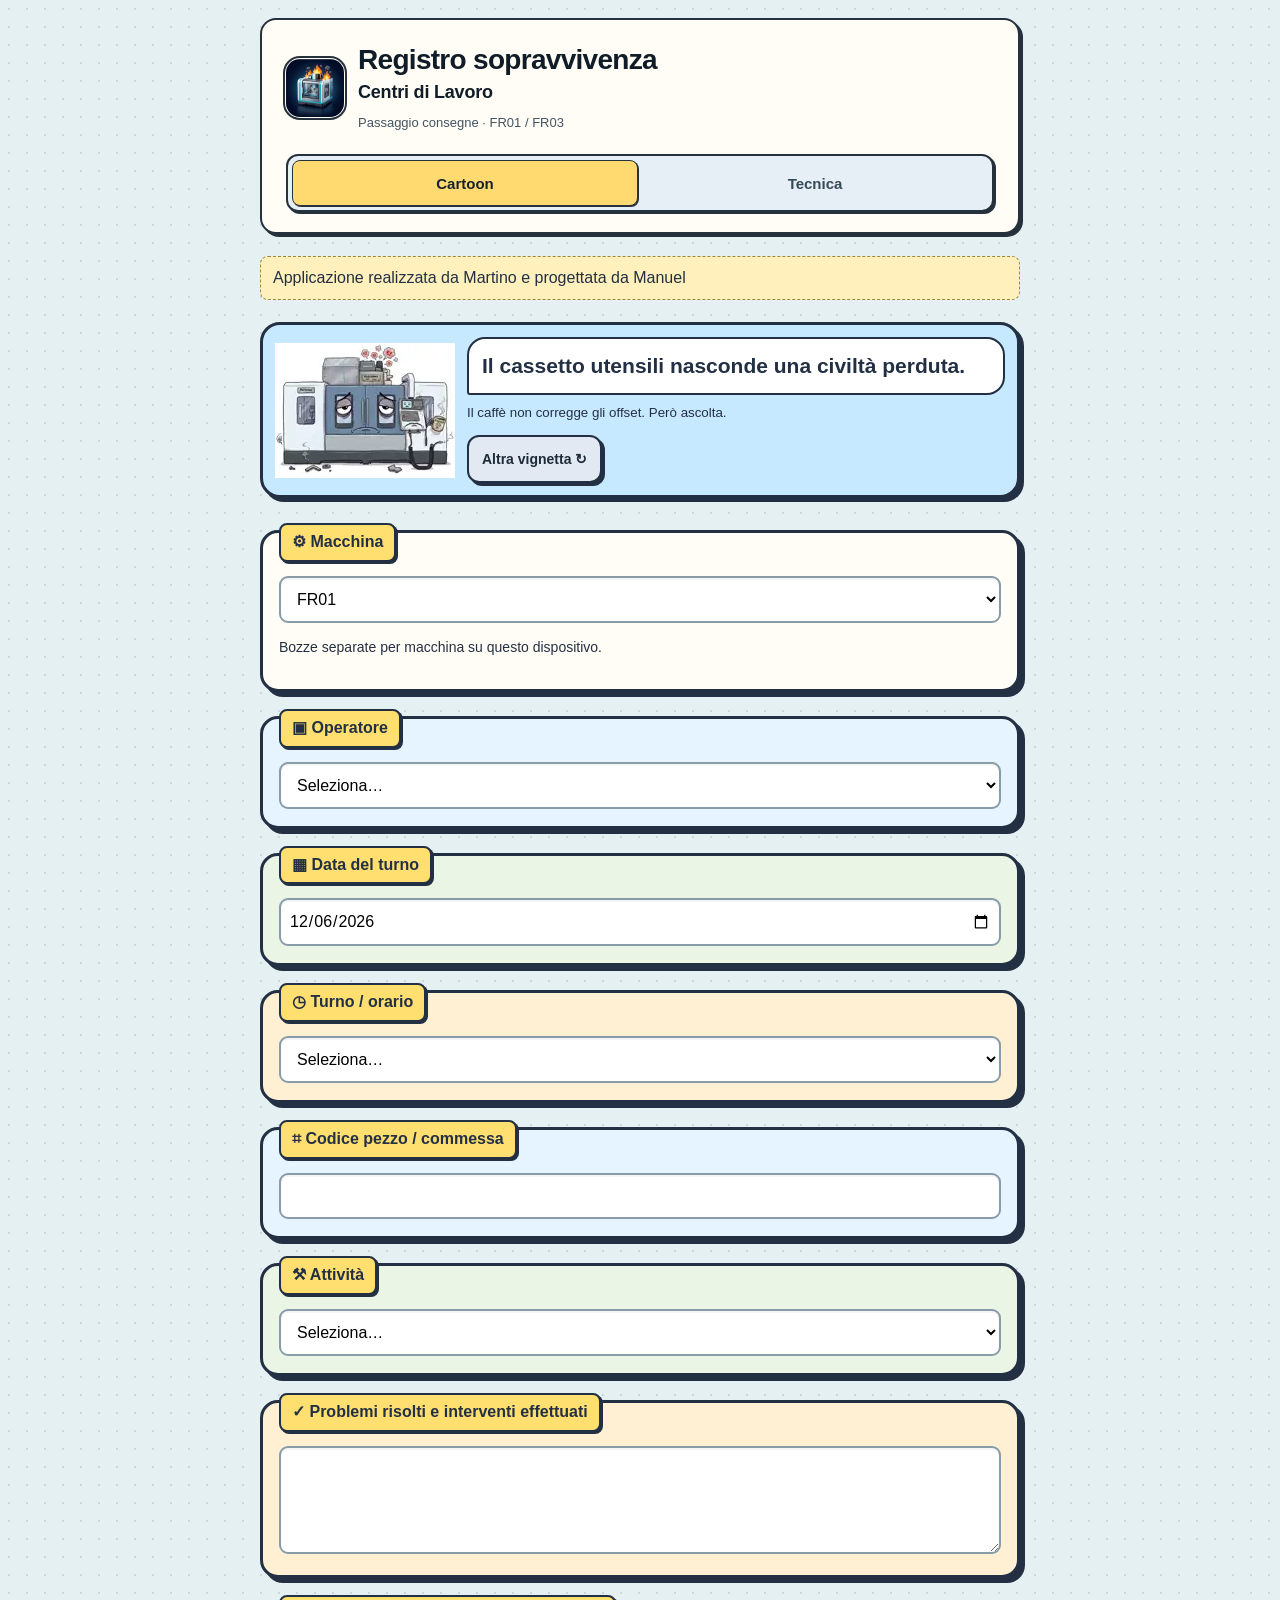
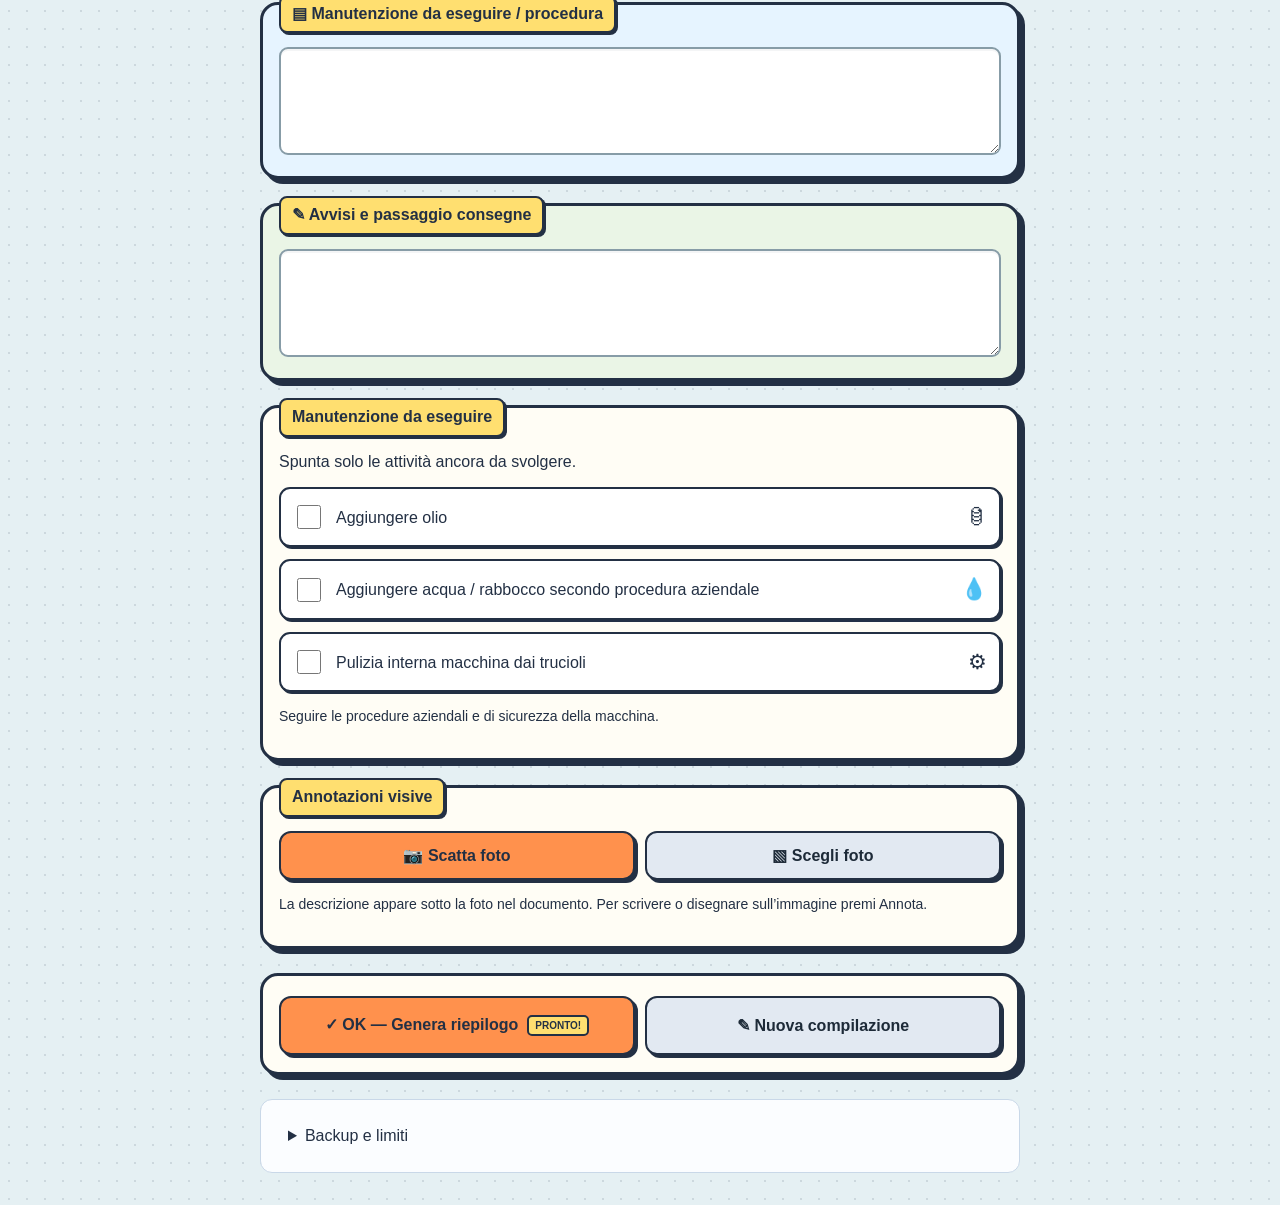
==== commit 111078be: "feat: intestazione compatta e selettore Cartoon Tecnica" ====
--- a/index.html
+++ b/index.html
@@ -58,4 +58,4 @@
 $('backup').onclick=()=>{if(!$('editor').hidden)capture();download(JSON.stringify({version:5,active,data},null,2),'application/json','Backup-registro-'+today()+'.json');};$('restore').onclick=()=>$('restorefile').click();
 $('restorefile').onchange=async e=>{const f=e.target.files[0];if(!f)return;try{if(importing){status('Attendi il caricamento delle foto prima di importare un backup.');return;}if(f.size>25000000)throw Error();const s=JSON.parse(await f.text());if(!valid(s))throw Error();if(confirm('Sostituire entrambe le bozze locali con questo backup?')){data=s.data;active=['FR01','FR03'].includes(s.active)?s.active:'FR01';$('macchina').value=active;load();store();current=null;$('preview').hidden=true;$('editor').hidden=false;}}catch(e){status('Backup non valido o troppo grande: nessuna modifica effettuata.');}finally{e.target.value='';}};
 window.addEventListener('pagehide',()=>{if(!$('editor').hidden)capture();});
-</script><link rel="stylesheet" href="cartoon.css?v=1"><script src="cartoon.js?v=1"></script></body></html>+</script><link rel="stylesheet" href="cartoon.css?v=1"><script src="cartoon.js?v=1"></script><script src="header-clean.js?v=1"></script></body></html>
--- a/cartoon.css
+++ b/cartoon.css
@@ -26,3 +26,36 @@
 /* Intestazione visiva Cartoon; titolo Tecnica e report invariati. */
 body.cnc-cartoon header .cnc-sticker{display:none!important}
 @media screen{body.cnc-cartoon header h1{font-size:0;line-height:0}body.cnc-cartoon header h1::before{content:'Registro sopravvivenza ai Centri Di Lavoro';display:block;font-size:clamp(27px,6vw,36px);line-height:1.1;overflow-wrap:break-word}}
+/* Tecnica: fumetto tecnico ad alto contrasto. Solo schermo, escluso report. */
+@media screen{
+body:not(.cnc-cartoon){background:#e4eaf0;color:#101820}
+body:not(.cnc-cartoon) header{border-bottom:3px solid #17212b;padding-bottom:18px}
+body:not(.cnc-cartoon) header h1{color:#101820;font:800 clamp(25px,4.5vw,32px)/1.2 Arial,sans-serif;letter-spacing:-.02em}
+body:not(.cnc-cartoon) header>p:not(.muted){color:#1d2a35;font-weight:700}
+body:not(.cnc-cartoon) header::after{color:#101820;background:#e0edf5;border:2px solid #17212b;border-radius:7px;font-size:13px;font-weight:800;box-shadow:2px 2px 0 #17212b;padding:8px 12px}
+body:not(.cnc-cartoon) #intro{background:#fff;border:2px solid #17212b;border-left:6px solid #174d70;border-radius:8px;color:#17212b;font-size:14px;line-height:1.5}
+body:not(.cnc-cartoon) #editor .card{border:3px solid #17212b;border-radius:12px;box-shadow:4px 4px 0 #17212b;padding:20px 18px;margin:20px 0;color:#101820}
+body:not(.cnc-cartoon) #editor label:not(.check){font-size:17px;font-weight:800;line-height:1.4;color:#101820;margin:4px 0 12px}
+body:not(.cnc-cartoon) #editor .card>h2{color:#101820;font-size:20px;font-weight:800;border-bottom:2px solid #17212b;padding-bottom:12px}
+body:not(.cnc-cartoon) #editor input:not([type=checkbox]),body:not(.cnc-cartoon) #editor select,body:not(.cnc-cartoon) #editor textarea{border:2px solid #17212b;border-radius:7px;background:#fff;color:#101820;font:600 17px/1.5 Arial,sans-serif;padding:13px 12px;box-shadow:inset 0 2px 0 #17212b0a;min-height:52px}
+body:not(.cnc-cartoon) #editor input[type=date]{padding:13px 8px;min-inline-size:0;max-inline-size:100%}
+body:not(.cnc-cartoon) #editor textarea{min-height:130px;font-weight:500}
+body:not(.cnc-cartoon) #editor input::placeholder,body:not(.cnc-cartoon) #editor textarea::placeholder{color:#465462;opacity:1;font-weight:400}
+body:not(.cnc-cartoon) #editor .muted{font-size:14px;line-height:1.5;color:#303e4b}
+body:not(.cnc-cartoon) #editor input:focus-visible,body:not(.cnc-cartoon) #editor select:focus-visible,body:not(.cnc-cartoon) #editor textarea:focus-visible{outline:3px solid #176b9b;outline-offset:3px}
+body:not(.cnc-cartoon) #editor>.card:has(>label[for=macchina])::before,body:not(.cnc-cartoon) #fields>.card:has(>#codice)::before,body:not(.cnc-cartoon) #fields>.card:has(>#risolti)::before,body:not(.cnc-cartoon) #editor>.card:has(>#checks)::before{background:#e0edf5;border:2px solid #17212b;border-radius:6px;color:#101820;font-size:13px;line-height:1.45;font-weight:800;letter-spacing:.04em;padding:9px 12px;margin:0 0 16px}
+body:not(.cnc-cartoon) #cnc-sober-photo{border:3px solid #17212b!important;border-radius:12px!important;box-shadow:4px 4px 0 #17212b;padding:18px!important;margin:20px 0 26px!important;gap:18px}
+body:not(.cnc-cartoon) #cnc-sober-photo img{width:40%!important;max-width:210px!important;object-fit:contain}
+body:not(.cnc-cartoon) #cnc-sober-photo::after{color:#101820;font-size:17px;font-weight:800;line-height:1.5;max-width:250px}
+body:not(.cnc-cartoon) #checks .check{border:2px solid #17212b;border-radius:8px;background:#f4f8fb;padding:14px 12px;margin:12px 0;font-size:17px;font-weight:600;color:#101820}
+body:not(.cnc-cartoon) #checks .check:has(input:checked){background:#e0edf5;box-shadow:inset 5px 0 0 #174d70}
+body:not(.cnc-cartoon) #checks input{accent-color:#174d70}
+body:not(.cnc-cartoon) #editor button,body:not(.cnc-cartoon) .theme-controls button{border:2px solid #17212b;border-radius:8px;box-shadow:3px 3px 0 #17212b;font:700 16px/1.4 Arial,sans-serif;background:#e0edf5;color:#101820;min-height:50px}
+body:not(.cnc-cartoon) #editor #generate{background:#174d70;border-color:#17212b;color:#fff;font-weight:800}
+body:not(.cnc-cartoon) #editor #camera{background:#e0edf5;color:#101820}
+body:not(.cnc-cartoon) #editor #reset{background:#fff;color:#101820}
+body:not(.cnc-cartoon) #editor .card.buttons{border-top:3px solid #17212b}
+body:not(.cnc-cartoon) #editor button:active,body:not(.cnc-cartoon) .theme-controls button:active{transform:translate(1px,1px);box-shadow:1px 1px 0 #17212b}
+body:not(.cnc-cartoon) #editor button:focus-visible{outline:3px solid #176b9b;outline-offset:4px}
+@media(max-width:480px){body:not(.cnc-cartoon) #editor .card{padding:18px 12px;box-shadow:3px 3px 0 #17212b}body:not(.cnc-cartoon) #cnc-sober-photo{padding:12px!important;gap:12px}body:not(.cnc-cartoon) #cnc-sober-photo::after{font-size:15px}body:not(.cnc-cartoon) #editor label:not(.check){font-size:16px}}
+}
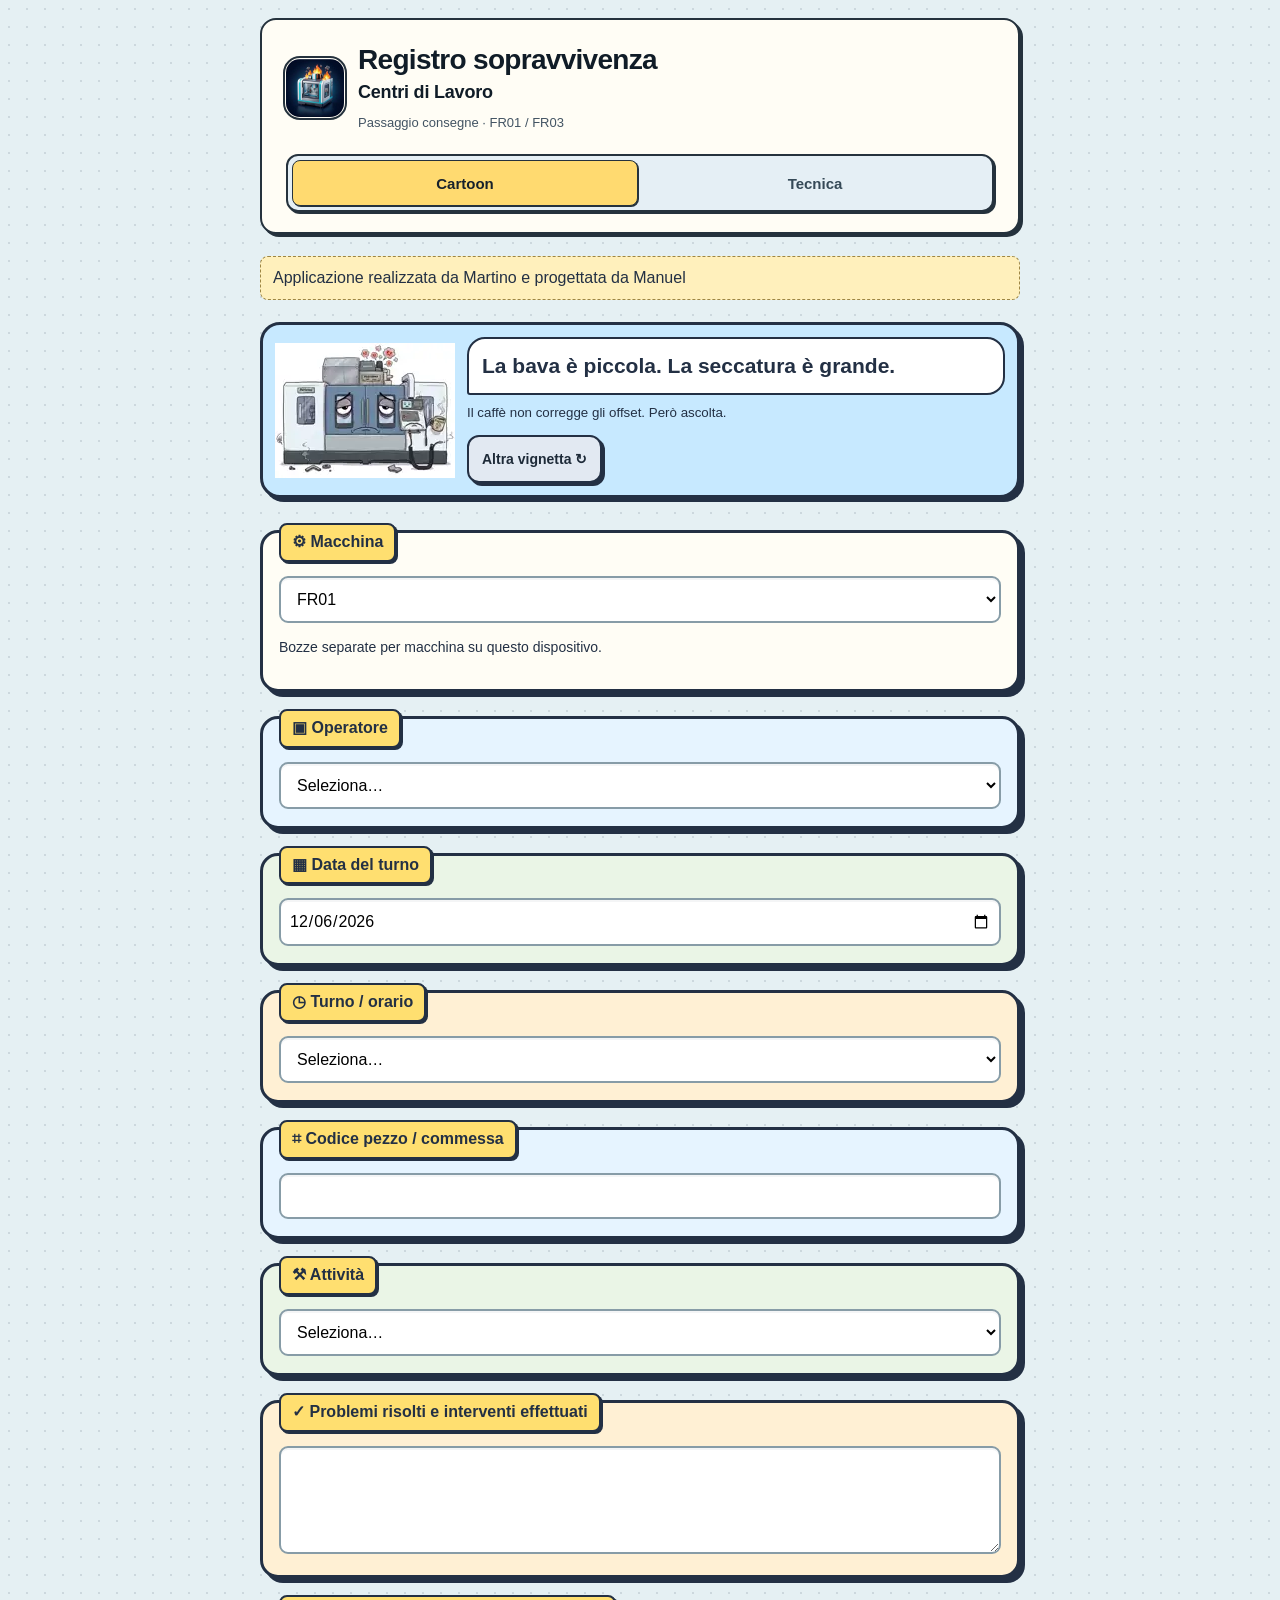
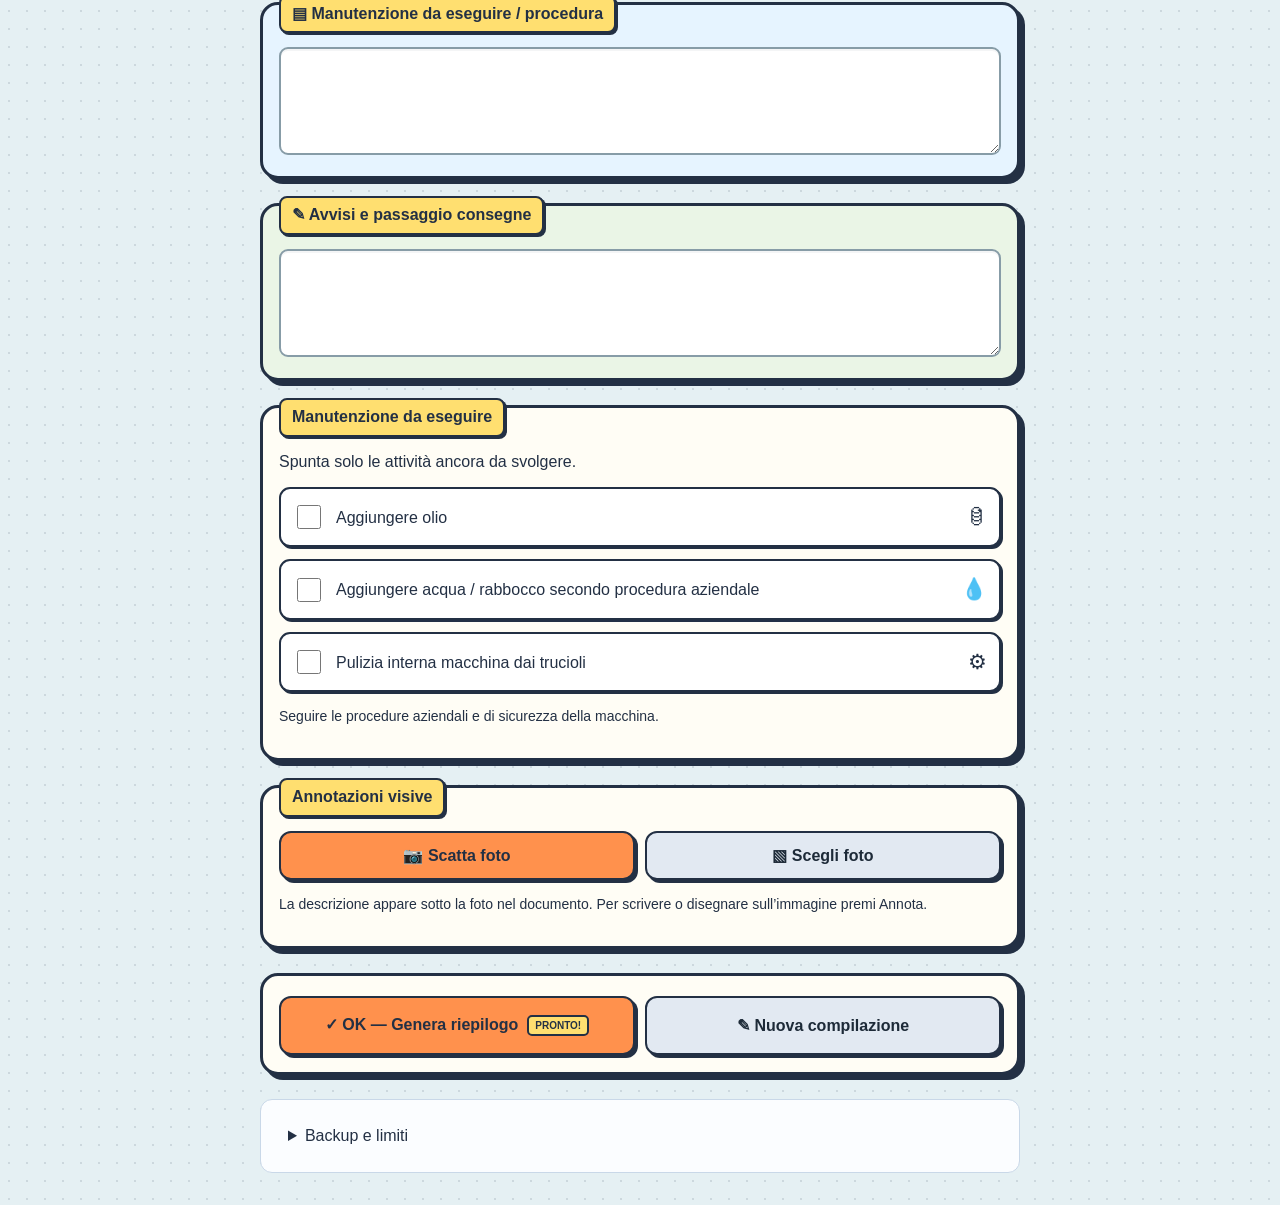
==== commit ddd3ae30: "fix: persistenza modalità senza flash e senza alterare report" ====
--- a/index.html
+++ b/index.html
@@ -1,5 +1,5 @@
 <!doctype html>
-<html lang="it"><head><meta charset="utf-8"><meta name="viewport" content="width=device-width,initial-scale=1"><meta name="theme-color" content="#1f5f8b"><title>Registro turno Centri Di Lavoro</title><link rel="icon" type="image/svg+xml" href="icons/icon-cnc.svg"><link rel="apple-touch-icon" sizes="180x180" href="icons/apple-touch-icon-cnc.png"><link rel="manifest" href="manifest.webmanifest"><style>
+<html lang="it"><head><meta charset="utf-8"><meta name="viewport" content="width=device-width,initial-scale=1"><meta name="theme-color" content="#1f5f8b"><title>Registro turno Centri Di Lavoro</title><link rel="icon" type="image/svg+xml" href="icons/icon-cnc.svg"><link rel="apple-touch-icon" sizes="180x180" href="icons/apple-touch-icon-cnc.png"><link rel="manifest" href="manifest.webmanifest"><style data-theme-boot>html.cnc-theme-loading{background:#e4eaf0}html.cnc-theme-loading body{visibility:hidden}</style><script>(()=>{'use strict';const state={key:'registro-cdl-mode',value:'cartoon',timer:null};try{const saved=localStorage.getItem(state.key);if(saved==='technical'||saved==='cartoon')state.value=saved;}catch(e){}window.registroCdlTheme=state;if(state.value==='technical'){document.documentElement.classList.add('cnc-theme-loading');state.timer=setTimeout(()=>document.documentElement.classList.remove('cnc-theme-loading'),2500);}})();</script><style>
 *{box-sizing:border-box}body{margin:0;padding:18px;background:#d9e7f5;color:#1d2a38;font:16px Arial,sans-serif}main{max-width:760px;margin:auto}h1{font-size:25px}h2{font-size:18px}.card{background:#fbfdff;border:1px solid #c9d8e8;border-radius:12px;padding:17px;margin:14px 0}label{display:block;font-weight:600;margin:12px 0 8px}input,select,textarea{width:100%;min-width:0;max-width:100%;padding:12px;border:1px solid #b9c8d8;border-radius:8px;font:inherit;background:white}textarea{min-height:90px}button{border:0;border-radius:9px;padding:13px;font:inherit;background:#e2e9f2;color:#1d2a38;cursor:pointer;min-height:46px}.primary{background:#1f5f8b;color:white}.buttons{display:flex;gap:10px;flex-wrap:wrap}.buttons button{flex:1 1 160px}.check{display:flex;align-items:center;gap:12px;font-weight:normal}.check input{width:23px;height:23px}.muted,#status{font-size:14px;line-height:1.5}#status:empty{display:none}.notice{padding:12px;background:#fff2d6;border-radius:8px}.item{padding:12px 0;border-bottom:1px solid #dde5ee}.value{white-space:pre-wrap;overflow-wrap:anywhere}summary{cursor:pointer;padding:10px}[hidden]{display:none!important}#fields .card:nth-child(3n+1){background:#e9f2fc}#fields .card:nth-child(3n+2){background:#e9f7ef}#fields .card:nth-child(3n){background:#fdf4e3}.photo-grid{display:grid;grid-template-columns:repeat(auto-fit,minmax(min(200px,100%),1fr));gap:12px}.photo{min-width:0}.photo img{width:100%;height:auto;border-radius:8px}#report{min-width:0;overflow-wrap:anywhere}#report figure{margin:16px 0;max-width:100%;break-inside:avoid}#report img{display:block;max-width:100%;width:100%;height:auto;border-radius:8px}figcaption{white-space:pre-wrap;overflow-wrap:anywhere;margin-top:8px;line-height:1.5}#photo-editor{position:fixed;inset:0;z-index:10;background:#152331;color:white;padding:12px;overflow:auto}canvas{display:block;max-width:100%;height:auto;margin:auto;touch-action:none;background:white}#tools,#text-panel{background:#fbfdff;color:#1d2a38;padding:10px;border-radius:8px;margin:10px 0}#tools .row{display:flex;gap:12px;flex-wrap:wrap}#tools .row label{flex:1;min-width:100px}input[type=color]{height:46px}#share{background:#15803d;color:white;display:flex;align-items:center;justify-content:center;gap:10px}#share svg{width:26px;height:26px;flex:none}button:disabled{opacity:.5}#registro-logo{display:block;width:112px;height:112px;object-fit:contain;border-radius:22px;margin-bottom:12px}@media print{body{background:white;padding:0}header,#editor,#toolbar,#status,details,#intro,noscript,#photo-editor{display:none!important}#preview{display:block!important}.card{border:0;padding:0}#report figure{break-inside:avoid}#report img{max-height:240mm;object-fit:contain}}
 </style></head><body><main><header><img id="registro-logo" src="icons/icon-cnc-192.png" alt="Logo Registro turno: centro CNC con fiamme" width="112" height="112"><h1>Registro turno Centri Di Lavoro</h1><p>FR01 · FR03</p><p class="muted">Versione 5.7</p></header><noscript>Attiva JavaScript e apri l’app nel browser.</noscript><p id="intro" class="notice">Applicazione realizzata da Martino e progettata da Manuel</p><p id="status" role="status" aria-live="polite"></p><div id="editor"><section class="card"><label for="macchina">Macchina</label><select id="macchina"><option>FR01</option><option>FR03</option></select><p class="muted">Bozze separate per macchina su questo dispositivo.</p></section><div id="fields"></div><section class="card"><h2>Manutenzione da eseguire</h2><p>Spunta solo le attività ancora da svolgere.</p><div id="checks"></div><p class="muted">Seguire le procedure aziendali e di sicurezza della macchina.</p></section><section class="card"><h2>Annotazioni visive</h2><div class="buttons"><button id="camera" class="primary">Scatta foto</button><button id="gallery">Scegli foto</button></div><input id="camera-input" type="file" accept="image/*" capture="environment" hidden><input id="gallery-input" type="file" accept="image/*" multiple hidden><p class="muted">La descrizione appare sotto la foto nel documento. Per scrivere o disegnare sull’immagine premi Annota.</p><div id="photos" class="photo-grid"></div></section><section class="card buttons"><button id="generate" class="primary">OK — Genera riepilogo</button><button id="reset">Nuova compilazione</button></section></div><div id="preview" hidden><article id="report" class="card"></article><section id="toolbar" class="card"><h2>Salva e condividi il riepilogo</h2><div class="buttons"><button id="share"><svg viewBox="0 0 32 32" aria-hidden="true" fill="currentColor"><path d="M16 .8A15.1 15.1 0 0 0 2.9 23.4L.8 31.2l8-2.1A15.2 15.2 0 1 0 16 .8zm0 27.8a12.5 12.5 0 0 1-6.4-1.8l-.5-.3-4.7 1.2 1.2-4.6-.3-.5A12.6 12.6 0 1 1 16 28.6zm6.9-9.4c-.4-.2-2.2-1.1-2.6-1.2-.3-.1-.6-.2-.8.2-.3.4-1 1.2-1.2 1.4-.2.2-.4.3-.8.1-.4-.2-1.6-.6-3-1.9-1.1-1-1.9-2.2-2.1-2.6-.2-.4 0-.6.2-.8l.6-.7.4-.6c.1-.2 0-.5 0-.7l-1.2-2.8c-.3-.7-.6-.6-.8-.6h-.7c-.3 0-.7.1-1 .5-.4.4-1.3 1.3-1.3 3.1s1.4 3.6 1.6 3.9c.2.3 2.8 4.3 6.8 6 .9.4 1.7.6 2.2.8.9.3 1.7.2 2.3.1.7-.1 2.2-.9 2.5-1.8.3-.9.3-1.7.2-1.8-.1-.2-.3-.3-.7-.5z"/></svg>Condividi WhatsApp</button><button id="save">Salva documento</button><button id="print">Stampa / PDF</button><button id="edit">Torna alla compilazione</button></div><p class="muted">Solo documento HTML completo con foto e descrizioni. Nel menu del telefono scegli WhatsApp e conferma destinatario e invio. Se il file non è condivisibile da questo browser, salvalo e allegalo manualmente. Nessuna conversione in testo.</p></section></div><div id="photo-editor" hidden role="dialog" aria-modal="true" aria-label="Annota foto"><h2>Annota foto — 5.7</h2><p id="editor-hint" aria-live="polite">Seleziona / Sposta: tocca una scritta e trascinala.</p><canvas id="canvas"></canvas><div id="tools"><div class="buttons"><button id="add-text" class="primary">Aggiungi scritta</button><button id="edit-text">Modifica scritta selezionata</button></div><div class="row"><label>Modalità<select id="tool"><option value="select">Seleziona / Sposta</option><option value="brush">Pennello</option><option value="arrow">Freccia</option><option value="circle">Cerchio</option><option value="rect">Rettangolo</option></select></label><label>Colore<input id="color" type="color" value="#e11d48"></label><label>Spessore disegno<input id="size" type="range" min="2" max="24" value="6"></label></div><div id="text-panel" hidden><label for="image-text">Scritta sull’immagine</label><input id="image-text" maxlength="500" placeholder="Scrivi qui"><label for="font-size">Dimensione scritta</label><input id="font-size" type="range" min="12" max="80" value="24"><div class="buttons"><button id="apply-text" class="primary">Conferma scritta</button><button id="cancel-text">Annulla</button></div></div><div class="buttons"><button id="delete-object">Elimina selezionato</button><button id="undo">Annulla ultima modifica</button><button id="save-photo" class="primary">Salva annotazioni</button><button id="cancel-photo">Chiudi senza salvare</button></div><p class="muted">Le nuove scritte si possono selezionare e trascinare. Il pennello disegna solo quando lo scegli. Le vecchie scritte già impresse nella foto non sono separabili dall’immagine.</p></div></div><details class="card"><summary>Backup e limiti</summary><p>Bozze e foto restano nel browser: nessuna sincronizzazione o archivio centrale. Cancellando i dati del browser puoi perderle. Esporta copie importanti. L’apertura offline non è garantita.</p><div class="buttons"><button id="backup">Esporta backup bozze</button><button id="restore">Importa backup bozze</button></div><input id="restorefile" type="file" accept="application/json,.json" hidden><p>Il backup JSON serve al ripristino. Non pubblicare documenti compilati o backup nel repository pubblico.</p></details></main><script>
 'use strict';
@@ -49,7 +49,7 @@
 function closePhoto(){openToken++;gesture=null;editing=null;objects=[];selected=-1;undo=[];baseImage=null;$('text-panel').hidden=true;$('photo-editor').hidden=true;}
 $('save-photo').onclick=()=>{if(!editing||gesture)return;if(!$('text-panel').hidden){hint('Conferma o annulla prima la scritta.');return;}render(false);editing.src=canvas.toDataURL('image/jpeg',.88);if(objects.length)editing.annotationModel={base:baseSource,objects:clone(objects)};else delete editing.annotationModel;closePhoto();renderPhotos();store();};$('cancel-photo').onclick=closePhoto;
 function section(title,value){const s=document.createElement('section');s.className='item';const h=document.createElement('h2');h.textContent=title;const p=document.createElement('p');p.className='value';p.textContent=value||'Non indicato';s.append(h,p);$('report').append(s);}
-$('generate').onclick=()=>{if(importing)return;capture();if(!fields[0][3].includes(data[active].operatore)){status('Seleziona l’operatore.');$('operatore').focus();return;}const d=data[active],r=$('report');r.replaceChildren();const h=document.createElement('h1');h.textContent=TITLE;r.append(h);section('Macchina',active);section('Copia generata il',new Date().toLocaleString('it-IT'));fields.forEach(([k,l])=>section(l,d[k]));section('Manutenzione ancora da eseguire',Object.keys(checks).filter(k=>d[k]).map(k=>'• '+checks[k]).join('\n')||'Nessuna attività selezionata');const list=photos();if(list.length){const s=document.createElement('section');s.className='item';const title=document.createElement('h2');title.textContent='Annotazioni visive';s.append(title);list.forEach((p,i)=>{const f=document.createElement('figure'),img=document.createElement('img'),cap=document.createElement('figcaption');img.src=p.src;img.alt='Foto '+(i+1);cap.textContent='Foto '+(i+1)+(p.caption?' — '+p.caption:'');f.append(img,cap);s.append(f);});r.append(s);}const html='<!doctype html><html lang="it"><head><meta charset="utf-8"><meta name="viewport" content="width=device-width,initial-scale=1"><title>'+TITLE+'</title><style>'+document.querySelector('style').textContent+'</style></head><body><main>'+r.outerHTML+'</main></body></html>';current={html,name:'Registro-turno-'+active+'-'+new Date().toISOString().replace(/[:.]/g,'-')};$('editor').hidden=true;$('preview').hidden=false;status('Documento generato: controlla dati, foto e descrizioni prima di inviare.');window.scrollTo(0,0);};
+$('generate').onclick=()=>{if(importing)return;capture();if(!fields[0][3].includes(data[active].operatore)){status('Seleziona l’operatore.');$('operatore').focus();return;}const d=data[active],r=$('report');r.replaceChildren();const h=document.createElement('h1');h.textContent=TITLE;r.append(h);section('Macchina',active);section('Copia generata il',new Date().toLocaleString('it-IT'));fields.forEach(([k,l])=>section(l,d[k]));section('Manutenzione ancora da eseguire',Object.keys(checks).filter(k=>d[k]).map(k=>'• '+checks[k]).join('\n')||'Nessuna attività selezionata');const list=photos();if(list.length){const s=document.createElement('section');s.className='item';const title=document.createElement('h2');title.textContent='Annotazioni visive';s.append(title);list.forEach((p,i)=>{const f=document.createElement('figure'),img=document.createElement('img'),cap=document.createElement('figcaption');img.src=p.src;img.alt='Foto '+(i+1);cap.textContent='Foto '+(i+1)+(p.caption?' — '+p.caption:'');f.append(img,cap);s.append(f);});r.append(s);}const html='<!doctype html><html lang="it"><head><meta charset="utf-8"><meta name="viewport" content="width=device-width,initial-scale=1"><title>'+TITLE+'</title><style>'+document.querySelector('style:not([data-theme-boot])').textContent+'</style></head><body><main>'+r.outerHTML+'</main></body></html>';current={html,name:'Registro-turno-'+active+'-'+new Date().toISOString().replace(/[:.]/g,'-')};$('editor').hidden=true;$('preview').hidden=false;status('Documento generato: controlla dati, foto e descrizioni prima di inviare.');window.scrollTo(0,0);};
 $('edit').onclick=()=>{$('preview').hidden=true;$('editor').hidden=false;current=null;};
 function download(content,type,name){const u=URL.createObjectURL(new Blob([content],{type})),a=document.createElement('a');a.href=u;a.download=name;document.body.append(a);a.click();a.remove();setTimeout(()=>URL.revokeObjectURL(u),60000);}
 $('save').onclick=()=>{if(current)download(current.html,'text/html;charset=utf-8',current.name+'.html');};
@@ -58,4 +58,4 @@
 $('backup').onclick=()=>{if(!$('editor').hidden)capture();download(JSON.stringify({version:5,active,data},null,2),'application/json','Backup-registro-'+today()+'.json');};$('restore').onclick=()=>$('restorefile').click();
 $('restorefile').onchange=async e=>{const f=e.target.files[0];if(!f)return;try{if(importing){status('Attendi il caricamento delle foto prima di importare un backup.');return;}if(f.size>25000000)throw Error();const s=JSON.parse(await f.text());if(!valid(s))throw Error();if(confirm('Sostituire entrambe le bozze locali con questo backup?')){data=s.data;active=['FR01','FR03'].includes(s.active)?s.active:'FR01';$('macchina').value=active;load();store();current=null;$('preview').hidden=true;$('editor').hidden=false;}}catch(e){status('Backup non valido o troppo grande: nessuna modifica effettuata.');}finally{e.target.value='';}};
 window.addEventListener('pagehide',()=>{if(!$('editor').hidden)capture();});
-</script><link rel="stylesheet" href="cartoon.css?v=1"><script src="cartoon.js?v=1"></script><script src="header-clean.js?v=1"></script></body></html>+</script><link rel="stylesheet" href="cartoon.css?v=1"><script src="cartoon.js?v=1"></script><script>(()=>{'use strict';const state=window.registroCdlTheme;if(!state)return;const toggle=document.querySelector('header .theme-controls button');if(toggle&&document.body.classList.contains('cnc-cartoon')!==(state.value==='cartoon'))toggle.click();function saveMode(){const value=document.body.classList.contains('cnc-cartoon')?'cartoon':'technical';state.value=value;try{localStorage.setItem(state.key,value);}catch(e){}}new MutationObserver(saveMode).observe(document.body,{attributes:true,attributeFilter:['class']});window.addEventListener('pagehide',saveMode);saveMode();})();</script><script src="header-clean.js?v=1"></script><script>(()=>{const state=window.registroCdlTheme;if(state)clearTimeout(state.timer);document.documentElement.classList.remove('cnc-theme-loading');})();</script></body></html>
